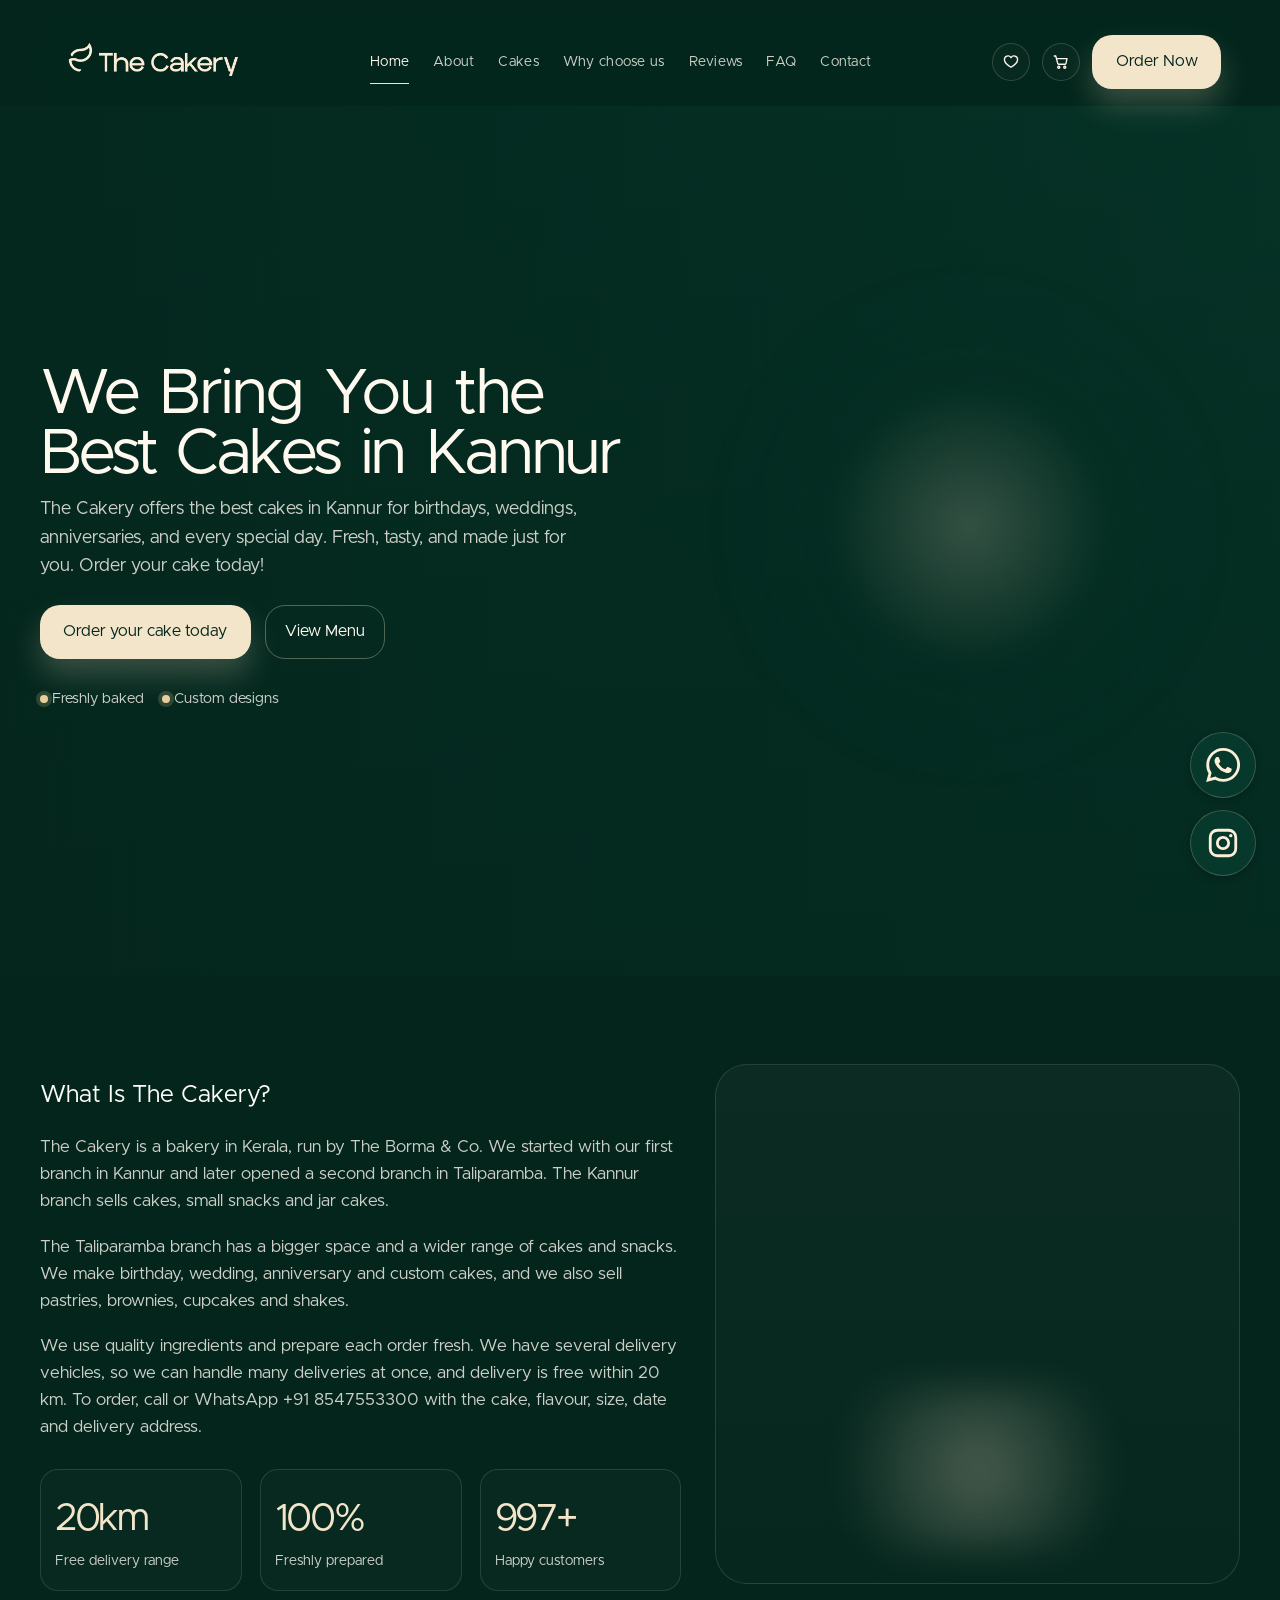
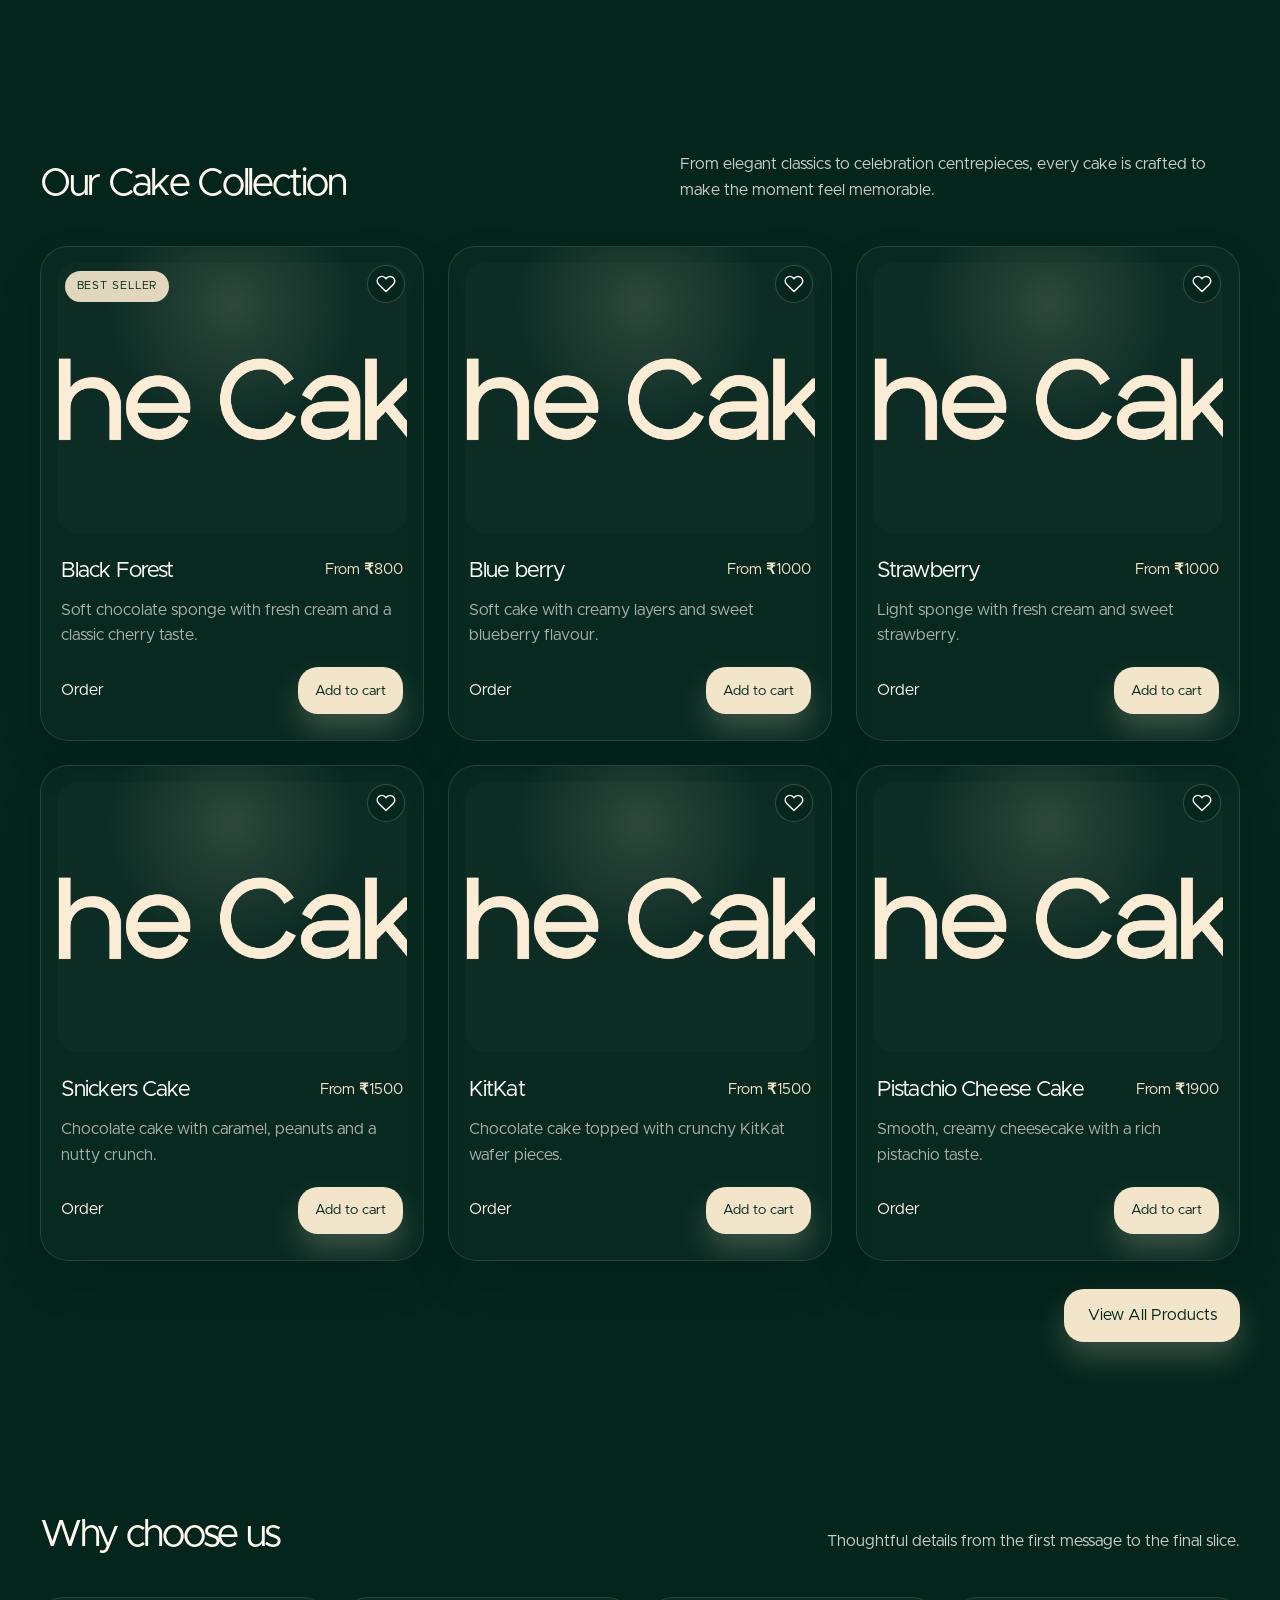
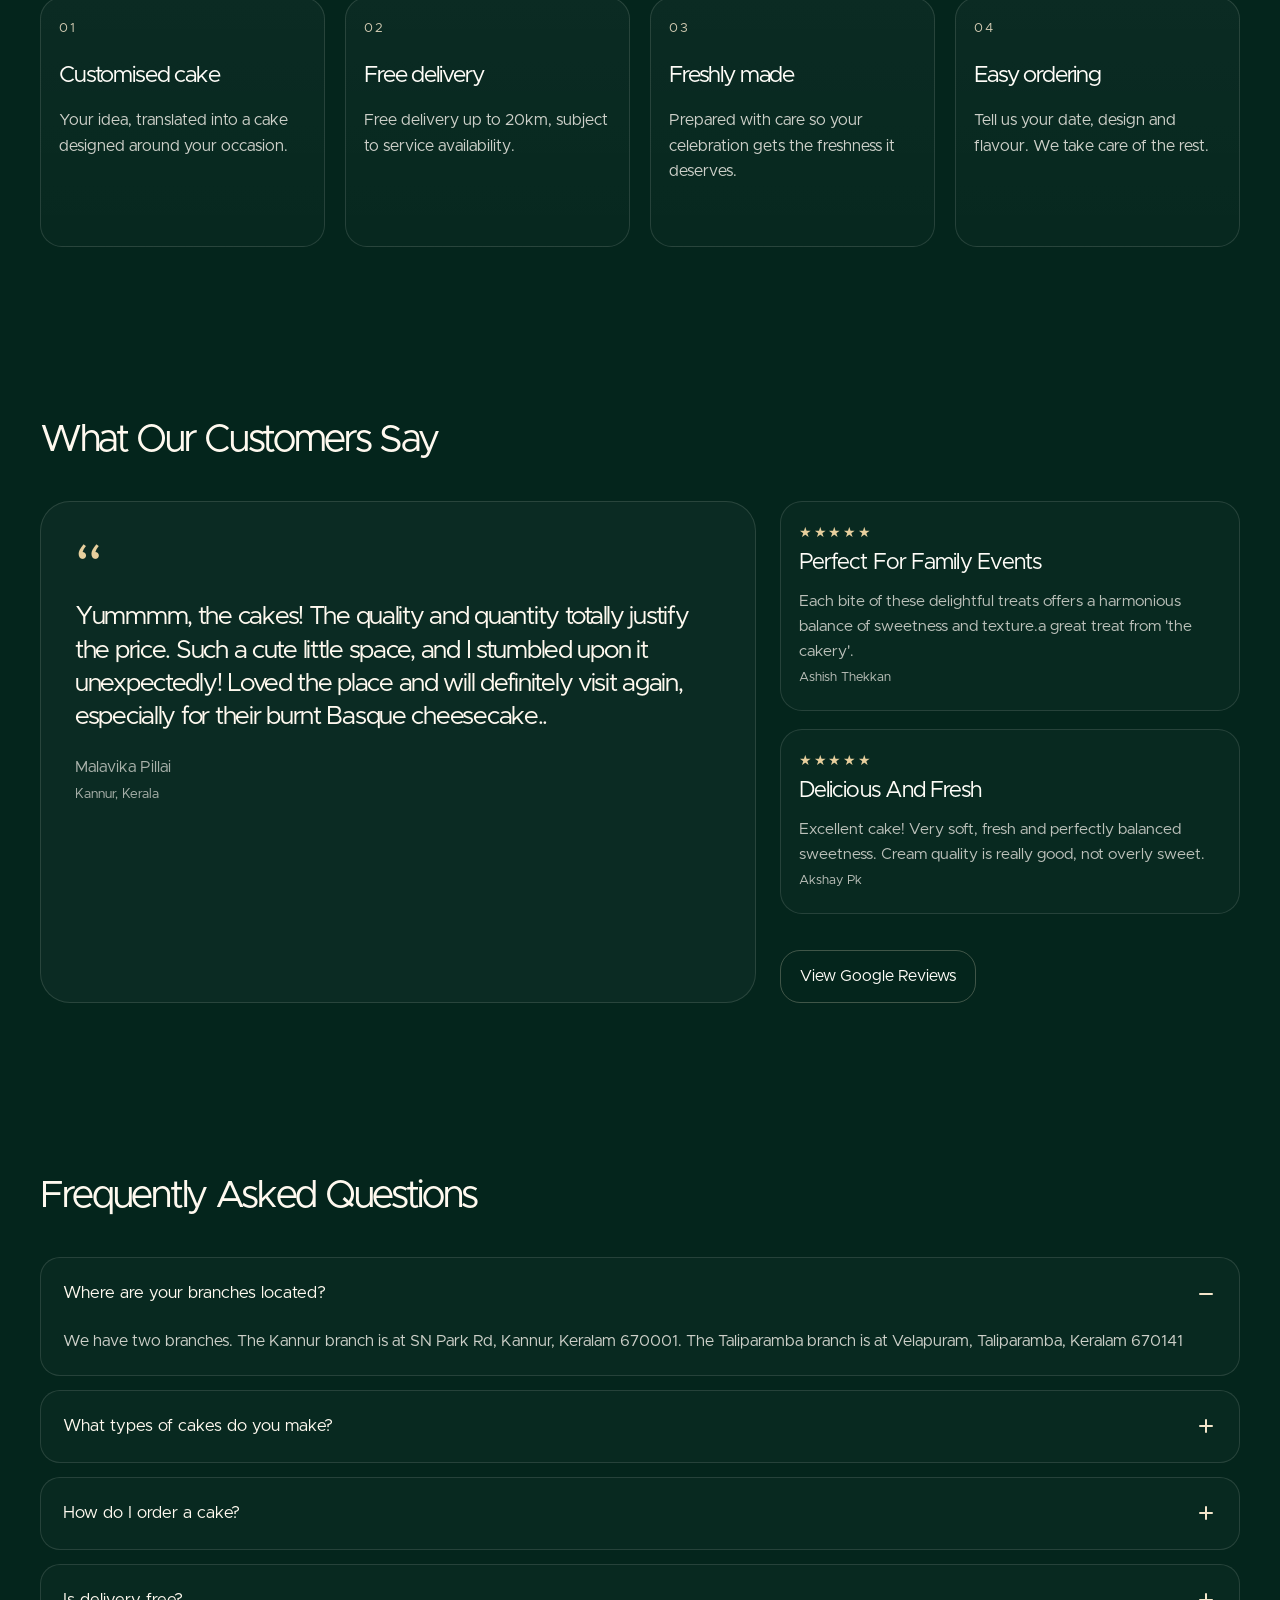
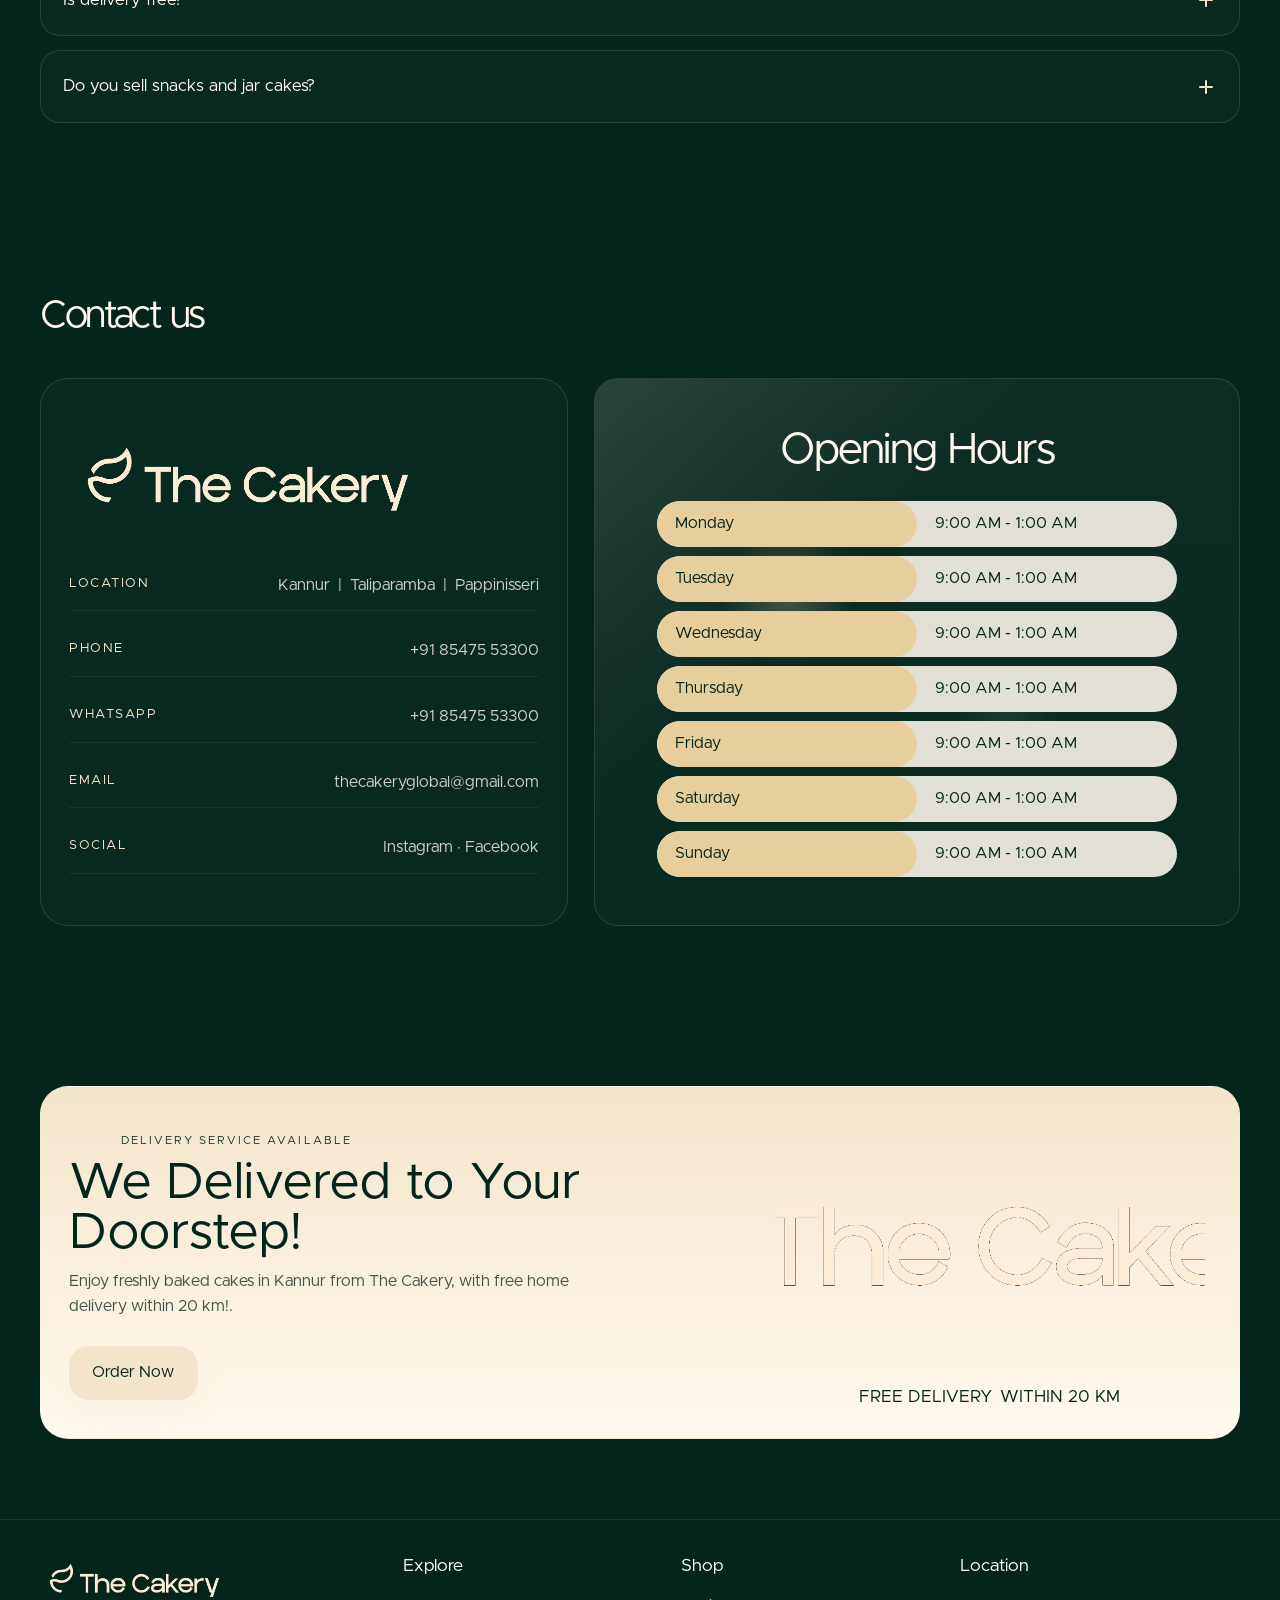
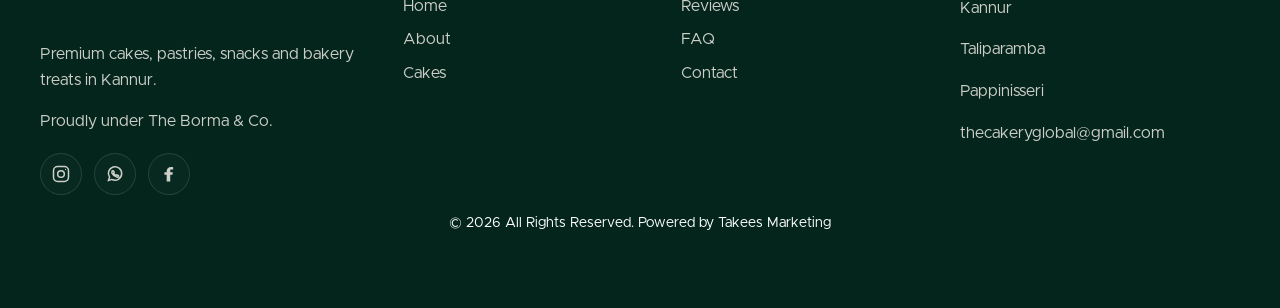
==== index.html @ e0493d22 "Normalize testimonial name capitalization Co-authored-by: Copilot <223556219+Copilot@users.noreply.g" ====
<!DOCTYPE html>
<html lang="en">
  <head>
    <meta charset="UTF-8" />
    <meta name="viewport" content="width=device-width, initial-scale=1.0" />
    <meta
      name="description"
      content="Best cakes in Kannur with free delivery within 20 km. Birthday, wedding and custom cakes from ₹700. Order on WhatsApp."
    />
    <link rel="canonical" href="https://thecakery.in/">
    <link rel="icon" href="./assets/Cakery-fav-icon.png">
    <!-- Open Graph: WhatsApp and social sharing preview -->
<meta property="og:type" content="website">
<meta property="og:site_name" content="The Cakery">
<meta property="og:title" content="The Cakery | Premium Cakes in Kannur">
<meta property="og:description" content="Discover premium cakes, pastries and bakery treats from The Cakery in Kannur.">
<meta property="og:url" content="https://thecakery.in/">
<meta property="og:image" content="https://res.cloudinary.com/ozzeyzin/image/upload/f_auto,q_auto/cakery_banner">
<meta property="og:image:alt" content="The Cakery bakery banner">

<!-- Preferred image for Google Search -->
<script type="application/ld+json">
{
  "@context": "https://schema.org",
  "@graph": [
    {
      "@type": "Organization",
      "@id": "https://thecakery.in/#org",
      "name": "The Cakery",
      "parentOrganization": {"@type": "Organization", "name": "The Borma & Co."},
      "url": "https://thecakery.in/",
      "email": "thecakeryglobal@gmail.com",
      "telephone": "+91-8547553300",
      "sameAs": ["https://www.instagram.com/the_cakery.in/"]
    },
    {
      "@type": "Bakery",
      "name": "The Cakery Kannur",
      "parentOrganization": {"@id": "https://thecakery.in/#org"},
      "url": "https://thecakery.in/",
      "telephone": "+91-8547553300",
      "priceRange": "₹₹",
      "servesCuisine": "Cakes, Bakery",
      "address": {"@type": "PostalAddress", "streetAddress": "SN Park Road", "addressLocality": "Kannur", "addressRegion": "Kerala", "postalCode": "670001", "addressCountry": "IN"},
      "openingHoursSpecification": [{"@type": "OpeningHoursSpecification", "dayOfWeek": ["Monday","Tuesday","Wednesday","Thursday","Friday","Saturday","Sunday"], "opens": "09:00", "closes": "01:00"}]
    },
    {
      "@type": "Bakery",
      "name": "The Cakery Taliparamba",
      "parentOrganization": {"@id": "https://thecakery.in/#org"},
      "url": "https://thecakery.in/",
      "telephone": "+91-8547553300",
      "priceRange": "₹₹",
      "servesCuisine": "Cakes, Bakery",
      "address": {"@type": "PostalAddress", "streetAddress": "Velapuram", "addressLocality": "Taliparamba", "addressRegion": "Kerala", "postalCode": "670141", "addressCountry": "IN"}
    }
  ]
}
</script>
    <title>Best Cakes in Kannur | Free 20 km Delivery | The Cakery</title>
    <style>
      @font-face {
        font-family: "Metropolis"; 
        src: url("./assets/Fonts Used/metropolis-regular.woff2") format("woff2");
        font-style: normal;
        font-weight: 100 900;
        font-display: swap;
      }

      :root {
        --green-900: #04251c;
        --green-800: #073b2d;
        --green-700: #0a4a38;
        --green-600: #053927;
        --beige-100: #fff9ef;
        --beige-200: #f3e5ca;
        --beige-300: #e7cf9d;
        --beige-400: #d4b378;
        --sage-100: #eef4f0;
        --text-strong: #fffdf8;
        --text-soft: rgba(255, 250, 244, 0.8);
        --text-muted: rgba(255, 250, 244, 0.65);
        --shadow-soft: 0 24px 80px rgba(2, 15, 11, 0.32);
        --shadow-card: 0 20px 44px rgba(2, 15, 11, 0.14);
        --max-width: 1200px;
        --header-height: 88px;
        --border: rgba(255, 250, 244, 0.12);
        --transition: 260ms ease;
      }

      * {
        box-sizing: border-box;
      }

      html {
        scroll-behavior: smooth;
      }

      body {
        margin: 0;
        background: var(--green-900);
        color: var(--text-strong);
        font-family: "Metropolis", sans-serif;
        line-height: 1.6;
        -webkit-font-smoothing: antialiased;
        overflow-x: hidden;
      }

      body.menu-open {
        overflow: hidden;
      }

      img {
        max-width: 100%;
        display: block;
      }

      a {
        color: inherit;
        text-decoration: none;
      }

      button,
      input,
      textarea,
      select {
        font: inherit;
      }

      section {
        position: relative;
        scroll-margin-top: 100px;
      }

      main {
        display: flex;
        flex-direction: column;
      }

      main > #home { order: 1; }
      main > #about { order: 2; }
      main > #cakes { order: 3; }
      main > #why { order: 6; }
      main > #reviews { order: 7; }
      main > #faq { order: 8; }
      main > #contact { order: 9; }
      main > #order { order: 10; }

      .container {
        width: min(var(--max-width), calc(100% - 32px));
        margin: 0 auto;
      }

      .eyebrow {
        display: inline-flex;
        align-items: center;
        gap: 10px;
        letter-spacing: 0.18em;
        font-size: 0.72rem;
        text-transform: uppercase;
        color: var(--beige-200);
        opacity: 0.9;
      }

      .eyebrow::before {
        content: "";
        width: 42px;
        height: 1px;
        background: rgba(243, 229, 202, 0.8);
        display: inline-block;
      }

      .site-header {
        position: sticky;
        top: 0;
        z-index: 1000;
        width: 100%;
      }

      .site-header.is-scrolled .nav-shell {
        background: rgba(7, 59, 45, 0.7);
        border-color: rgba(243, 229, 202, 0.12);
        box-shadow: 0 14px 32px rgba(2, 15, 11, 0.16);
        backdrop-filter: blur(14px);
        -webkit-backdrop-filter: blur(14px);
      }

      .nav-shell {
        width: min(var(--max-width), calc(100% - 24px));
        height: 88px;
        margin: 18px auto 0;
        border-radius: 20px;
        border: 1px solid transparent;
        background: rgba(7, 59, 45, 0.08);
        display: flex;
        align-items: center;
        justify-content: space-between;
        padding: 18px;
        transition: background var(--transition), border-color var(--transition), box-shadow var(--transition), height var(--transition), transform var(--transition);
      }

      .site-header.is-scrolled .nav-shell {
        height: 72px;
      }

      .brand {
        display: inline-flex;
        align-items: center;
        gap: 12px;
        font-weight: 700;
        letter-spacing: 0.04em;
      }

      .brand-logo {
        display: block;
        width: clamp(132px, 16vw, 190px);
        height: auto;
      }

      .nav-main {
        display: flex;
        align-items: center;
        gap: 24px;
        list-style: none;
        margin: 0;
        padding: 0;
        flex-shrink: 0;
      }

      .nav-item {
        position: relative;
        flex: 0 0 auto;
      }

      .nav-item a {
        position: relative;
        display: inline-block;
        padding: 8px 0;
        color: rgba(255, 250, 244, 0.8);
        font-size: 0.87rem;
        letter-spacing: 0.02em;
        white-space: nowrap;
        transition: color var(--transition), opacity var(--transition);
      }

      .nav-item a::after {
        content: "";
        position: absolute;
        left: 0;
        bottom: -3px;
        width: 100%;
        height: 1px;
        background: var(--beige-200);
        transform: scaleX(0);
        transform-origin: left center;
        transition: transform var(--transition);
      }

      .nav-item a:hover,
      .nav-item a:focus-visible,
      .nav-item.active a {
        color: var(--beige-100);
      }

      .nav-item a:hover::after,
      .nav-item a:focus-visible::after,
      .nav-item.active a::after {
        transform: scaleX(1);
      }

      .nav-actions {
        display: flex;
        align-items: center;
        gap: 12px;
        flex-shrink: 0;
      }

      .nav-actions > .primary-btn {
        flex-shrink: 0;
        white-space: nowrap;
      }

      .icon-button {
        width: 38px;
        height: 38px;
        border-radius: 50%;
        border: 1px solid rgba(243, 229, 202, 0.18);
        background: rgba(255, 255, 255, 0.02);
        display: grid;
        place-items: center;
        color: var(--beige-100);
        cursor: pointer;
        transition: transform var(--transition), border-color var(--transition), background var(--transition);
      }

      .icon-button:hover,
      .icon-button:focus-visible {
        transform: translateY(-1px);
        border-color: rgba(243, 229, 202, 0.42);
        background: rgba(255, 255, 255, 0.05);
      }

      .icon {
        width: 18px;
        height: 18px;
        display: inline-block;
      }

      .primary-btn,
      .secondary-btn,
      .link-btn,
      .ghost-btn {
        display: inline-flex;
        justify-content: center;
        align-items: center;
        border-radius: 20px;
        transition: transform var(--transition), box-shadow var(--transition), background var(--transition), border-color var(--transition), opacity var(--transition);
        cursor: pointer;
        border: 1px solid transparent;
        font-weight: 600;
      }

      .primary-btn {
        background: var(--beige-200);
        color: var(--green-900);
        padding: 0.82rem 1.4rem;
        box-shadow: 0 16px 30px rgba(243, 229, 202, 0.22);
      }

      .primary-btn:hover,
      .primary-btn:focus-visible,
      .secondary-btn:hover,
      .secondary-btn:focus-visible,
      .ghost-btn:hover,
      .ghost-btn:focus-visible,
      .link-btn:hover,
      .link-btn:focus-visible {
        transform: translateY(-2px);
      }

      .secondary-btn {
        background: transparent;
        border-color: rgba(243, 229, 202, 0.32);
        color: var(--beige-100);
        padding: 0.82rem 1.2rem;
      }

      .ghost-btn {
        background: rgba(255, 255, 255, 0.02);
        color: var(--beige-100);
        border-color: rgba(243, 229, 202, 0.3);
        padding: 0.78rem 1.2rem;
      }

      .link-btn {
        background: transparent;
        border: 1px solid rgba(243, 229, 202, 0.25);
        color: var(--text-strong);
        width: fit-content;
        padding: 0.8rem 1.2rem;
      }

      .hero {
        position: relative;
        min-height: calc(100vh - 30px);
        background: var(--green-800);
        padding-top: 30px;
        overflow: hidden;
      }

      .hero::before {
        content: "";
        position: absolute;
        inset: 0;
        z-index: 0;
        background: linear-gradient(90deg, rgba(4, 37, 28, 0.84) 0%, rgba(4, 37, 28, 0.56) 48%, rgba(4, 37, 28, 0.28) 100%), linear-gradient(180deg, rgba(4, 37, 28, 0.2), rgba(4, 37, 28, 0.62));
        pointer-events: none;
      }

      .hero-video {
        position: absolute;
        inset: 0;
        z-index: 0;
        width: 100%;
        height: 100%;
        object-fit: cover;
        object-position: center;
        opacity: 0.30;
        pointer-events: none;
      }

      .hero-grid {
        position: relative;
        z-index: 1;
        width: min(var(--max-width), calc(100% - 32px));
        min-height: calc(100vh - 120px);
        margin: 0 auto;
        display: grid;
        grid-template-columns: 1.08fr 0.92fr;
        align-items: center;
        gap: 28px;
      }

      .hero-copy {
        padding: 70px 0 60px;
      }

      .hero h1 {
        margin: 12px 0 10px;
        font-size: clamp(3rem, 5vw, 6rem);
        line-height: 0.94;
        letter-spacing: -0.020em;
        word-spacing: 0.06em;
        max-width: 640px;
        color: var(--beige-100);
      }

      .hero-highlight {
        display: inline-block;
        font-family: "Metropolis", sans-serif;
        font-size: 1em;
        line-height: 0.96;
        letter-spacing: -0.04em;
        word-spacing: 0.04em;
        color: var(--beige-100);
      }

      .hero p {
        max-width: 560px;
        font-size: 1.12rem;
        color: var(--text-soft);
        margin: 0 0 24px;
      }

      .hero-actions {
        display: flex;
        flex-wrap: wrap;
        gap: 14px;
        margin-bottom: 28px;
      }

      .mini-trust {
        display: flex;
        align-items: center;
        gap: 18px;
        color: rgba(255, 251, 246, 0.8);
        font-size: 0.92rem;
      }

      .mini-trust .dot {
        width: 8px;
        height: 8px;
        border-radius: 50%;
        background: var(--beige-300);
        display: inline-block;
        box-shadow: 0 0 0 4px rgba(231, 207, 157, 0.18);
      }

      .hero-visual {
        position: relative;
        min-height: 620px;
        display: grid;
        place-items: center;
      }

      .hero-visual::after {
        display: none;
      }

      .hero-glow {
        position: absolute;
        width: 520px;
        height: 520px;
        border-radius: 50%;
        background: radial-gradient(circle, rgba(243, 229, 202, 0.2), rgba(7, 59, 45, 0.06) 38%, transparent 72%);
        filter: blur(8px);
      }

      .hero-raccoon {
        position: relative;
        z-index: 2;
        width: min(58vw, 520px);
        transform: translateY(0);
        filter: drop-shadow(0 28px 54px rgba(0, 0, 0, 0.25));
      }

      .hero-cake {
        position: absolute;
        right: 0;
        bottom: 28px;
        width: min(38vw, 290px);
        z-index: 3;
        filter: drop-shadow(0 28px 40px rgba(0, 0, 0, 0.22));
        transform: rotate(10deg);
      }

      @media (max-height: 820px) and (min-width: 1121px) {
        .hero-grid {
          min-height: calc(100vh - 150px);
        }

        .hero-copy {
          padding-top: 30px;
        }

        .hero-visual {
          min-height: 540px;
        }

        .hero-raccoon {
          width: min(48vw, 440px);
        }

        .hero-cake {
          bottom: 14px;
          width: min(32vw, 240px);
        }
      }

      .story-shell {
        position: relative;
        min-height: 220vh;
        background: linear-gradient(180deg, var(--green-900) 0%, #0b4939 100%);
      }

      .story-sticky {
        position: sticky;
        top: 104px;
        height: calc(100vh - 104px);
        display: grid;
        place-items: center;
      }

      .story-scene {
        width: min(var(--max-width), calc(100% - 32px));
        margin: 0 auto;
        height: min(76vh, 720px);
        position: relative;
        overflow: hidden;
      }

      .story-copy {
        position: absolute;
        inset: 0;
        display: flex;
        align-items: center;
        justify-content: center;
        z-index: 3;
        text-align: center;
        pointer-events: none;
      }

      .story-copy-inner {
        max-width: 700px;
      }

      .story-copy h2 {
        margin: 0;
        font-size: clamp(2.3rem, 4vw, 5rem);
        letter-spacing: -0.07em;
        line-height: 0.94;
        color: var(--beige-100);
      }

      .story-copy p {
        margin: 16px auto 0;
        max-width: 530px;
        color: rgba(255, 250, 244, 0.7);
        font-size: 1.05rem;
      }

      .story-raccoon,
      .story-cake {
        position: absolute;
        top: 50%;
        width: min(42vw, 420px);
        transform: translateY(-50%);
        z-index: 2;
        filter: drop-shadow(0 30px 60px rgba(0, 0, 0, 0.3));
        will-change: transform;
        backface-visibility: hidden;
      }

      .story-raccoon {
        left: 5%;
      }

      .story-cake {
        right: 6%;
      }

      .story-ambient {
        position: absolute;
        left: 50%;
        top: 50%;
        transform: translate(-50%, -50%);
        width: min(48vw, 680px);
        height: min(48vw, 680px);
        border-radius: 50%;
        background: radial-gradient(circle, rgba(243, 229, 202, 0.14), rgba(8, 67, 52, 0.04) 42%, transparent 72%);
        z-index: 1;
      }

      .section {
        padding: 80px 0;
      }

      .section-head {
        display: flex;
        justify-content: space-between;
        align-items: end;
        gap: 20px;
        margin-bottom: 42px;
      }

      .section-head h2 {
        margin: 14px 0 0;
        font-size: clamp(2.2rem, 3vw, 4rem);
        line-height: 1;
        letter-spacing: -0.06em;
        color: var(--beige-100);
      }

      .section-head p {
        max-width: 560px;
        margin: 0;
        color: var(--text-soft);
      }

      .collection-footer {
        display: flex;
        justify-content: flex-end;
        margin-top: 28px;
      }

      .cakes-wrap {
        display: grid;
        grid-template-columns: repeat(3, minmax(0, 1fr));
        gap: 24px;
      }

      .product-card {
        background: rgba(255, 255, 255, 0.02);
        border: 1px solid var(--border);
        border-radius: 28px;
        overflow: hidden;
        box-shadow: var(--shadow-card);
        transition: transform var(--transition), border-color var(--transition), box-shadow var(--transition);
      }

      .product-card:hover,
      .product-card:focus-within {
        transform: translateY(-6px);
        border-color: rgba(231, 207, 157, 0.28);
        box-shadow: 0 28px 54px rgba(2, 15, 11, 0.22);
      }

      .product-visual {
        position: relative;
        padding: 16px 16px 0;
        background: radial-gradient(circle at 50% 20%, rgba(243, 229, 202, 0.14), transparent 42%);
      }

      .product-card img {
        width: 100%;
        height: 270px;
        object-fit: cover;
        object-position: center;
        border-radius: 20px;
        background: rgba(255,255,255,0.02);
        transition: transform 500ms ease;
      }

      .product-card:hover img {
        transform: scale(1.04);
      }

      .badge {
        position: absolute;
        top: 24px;
        left: 24px;
        border-radius: 999px;
        background: rgba(243, 229, 202, 0.92);
        color: var(--green-900);
        padding: 0.42rem 0.72rem;
        font-size: 0.7rem;
        letter-spacing: 0.08em;
        text-transform: uppercase;
        font-weight: 700;
      }

      .product-body {
        padding: 20px 20px 26px;
      }

      .product-meta {
        display: flex;
        justify-content: space-between;
        align-items: center;
        gap: 10px;
        margin-bottom: 10px;
      }

      .product-name {
        margin: 0;
        font-size: 1.38rem;
        letter-spacing: -0.04em;
      }

      .price {
        color: var(--beige-200);
        font-weight: 700;
        font-size: 0.94rem;
      }

      .product-body p {
        margin: 0 0 18px;
        color: var(--text-muted);
      }

      .product-actions {
        display: flex;
        justify-content: space-between;
        align-items: center;
        gap: 12px;
      }

      .cart-cta {
        padding: 0.72rem 1rem;
        font-size: 0.86rem;
      }

      .text-link {
        color: var(--beige-100);
        font-weight: 600;
      }

      .best-sellers {
        padding-top: 0;
      }

      .best-grid {
        display: grid;
        grid-template-columns: repeat(4, minmax(0, 1fr));
        gap: 22px;
      }

      .best-card {
        position: relative;
        background: linear-gradient(180deg, rgba(255,255,255,0.02), rgba(255,255,255,0.01));
        border: 1px solid rgba(243, 229, 202, 0.17);
        border-radius: 26px;
        overflow: hidden;
        padding: 14px;
        transition: transform 0.28s ease, box-shadow 0.28s ease, border-color 0.28s ease;
      }

      .wishlist-btn {
        position: absolute;
        top: 18px;
        right: 18px;
        z-index: 2;
        display: grid;
        place-items: center;
        width: 38px;
        height: 38px;
        border: 1px solid rgba(243, 229, 202, 0.2);
        border-radius: 50%;
        background: rgba(4, 37, 28, 0.72);
        color: var(--beige-100);
        font-size: 1.1rem;
        cursor: pointer;
        opacity: 0;
        transform: translateY(-8px) scale(0.8);
        transition: opacity 0.25s ease, transform 0.25s ease, background 0.25s ease, border-color 0.25s ease;
      }

      .best-card:hover .wishlist-btn,
      .best-card:focus-within .wishlist-btn {
        opacity: 1;
        transform: translateY(0) scale(1);
      }

      .wishlist-btn:hover,
      .wishlist-btn:focus-visible {
        background: rgba(243, 229, 202, 0.12);
        border-color: rgba(243, 229, 202, 0.4);
      }

      .product-visual .wishlist-btn {
        opacity: 1;
        transform: none;
      }

      .best-card:hover,
      .best-card:focus-within {
        transform: translateY(-8px);
        border-color: rgba(243, 229, 202, 0.38);
        box-shadow: 0 18px 38px rgba(2, 15, 11, 0.2);
      }

      .best-card img {
        width: 100%;
        height: 230px;
        object-fit: cover;
        border-radius: 16px;
        transition: transform 0.35s ease, filter 0.35s ease;
      }

      .best-card:hover img,
      .best-card:focus-within img {
        transform: scale(1.04);
        filter: saturate(1.1);
      }

      .best-copy {
        padding: 16px 8px 10px;
      }

      .best-copy h3,
      .treat-card h3,
      .review-card h3 {
        margin: 0;
        font-size: 1.4rem;
        letter-spacing: -0.04em;
      }

      .best-copy p,
      .treat-card p,
      .review-card p {
        color: rgba(255, 250, 244, 0.73);
        margin: 8px 0 0;
      }

      .best-meta {
        display: flex;
        justify-content: space-between;
        align-items: center;
        margin-top: 18px;
      }

      .best-price {
        font-weight: 700;
        color: var(--beige-200);
      }

      .mini-button {
        display: inline-flex;
        align-items: center;
        justify-content: center;
        min-width: 108px;
        height: 40px;
        padding: 0.7rem 1rem;
        border-radius: 999px;
        border: 1px solid rgba(243, 229, 202, 0.2);
        background: rgba(255,255,255,0.02);
        color: var(--beige-100);
        font-weight: 600;
      }

      .about-grid {
        display: grid;
        grid-template-columns: 1.1fr 0.9fr;
        gap: 34px;
        align-items: center;
      }

      .about-copy p {
        color: var(--text-soft);
        font-size: 1.06rem;
        margin: 0 0 18px;
      }

      .stats {
        display: grid;
        grid-template-columns: repeat(3, minmax(0, 1fr));
        gap: 18px;
        margin-top: 28px;
      }

      .stat {
        padding: 18px 14px;
        border: 1px solid var(--border);
        border-radius: 18px;
        background: rgba(255,255,255,0.02);
      }

      .stat strong {
        display: block;
        font-size: clamp(2rem, 3vw, 2.6rem);
        letter-spacing: -0.06em;
        color: var(--beige-200);
      }

      .stat span {
        display: block;
        color: var(--text-soft);
        font-size: 0.87rem;
      }

      .about-visual {
        position: relative;
        display: grid;
        place-items: center;
        min-height: 520px;
        padding: 0;
        border-radius: 32px;
        background: linear-gradient(180deg, rgba(255,255,255,0.03), rgba(255,255,255,0.01));
        border: 1px solid var(--border);
        overflow: hidden;
      }

      .about-visual::before {
        content: "";
        position: absolute;
        inset: auto 10% 6% 10%;
        height: 32%;
        background: radial-gradient(circle at center, rgba(243, 229, 202, 0.28), transparent 62%);
        filter: blur(18px);
      }

      .about-video {
        position: absolute;
        inset: 0;
        z-index: 1;
        display: block;
        width: 100%;
        height: 100%;
        object-fit: cover;
        border-radius: inherit;
        filter: drop-shadow(0 24px 60px rgba(0, 0, 0, 0.22));
        pointer-events: none;
      }

      .treat-grid {
        display: grid;
        grid-template-columns: repeat(3, minmax(0, 1fr));
        gap: 22px;
      }

      .treat-card {
        background: rgba(255,255,255,0.02);
        border: 1px solid var(--border);
        border-radius: 26px;
        overflow: hidden;
        box-shadow: var(--shadow-card);
        padding: 18px;
        transition: transform 0.28s ease, box-shadow 0.28s ease, border-color 0.28s ease;
      }

      .treat-card:hover,
      .treat-card:focus-within {
        transform: translateY(-8px);
        border-color: rgba(243, 229, 202, 0.38);
        box-shadow: 0 18px 38px rgba(2, 15, 11, 0.18);
      }

      .treat-card .treat-icon {
        transition: transform 0.28s ease, background 0.28s ease;
      }

      .treat-card:hover .treat-icon,
      .treat-card:focus-within .treat-icon {
        transform: scale(1.08) rotate(4deg);
        background: rgba(243, 229, 202, 0.12);
      }

      .treat-card ul {
        list-style: none;
        margin: 18px 0 0;
        padding: 0;
        color: var(--text-soft);
      }

      .treat-card li {
        display: flex;
        align-items: center;
        justify-content: space-between;
        gap: 12px;
        padding: 8px 0;
        border-top: 1px solid rgba(255,255,255,0.06);
      }

      .treat-icon {
        display: grid;
        place-items: center;
        width: 48px;
        height: 48px;
        border-radius: 14px;
        background: rgba(243, 229, 202, 0.08);
        color: var(--beige-200);
        font-size: 1.2rem;
        margin-bottom: 16px;
      }

      .why-wrap {
        display: grid;
        grid-template-columns: repeat(4, minmax(0, 1fr));
        gap: 20px;
      }

      .feature-card {
        position: relative;
        background: linear-gradient(180deg, rgba(255,255,255,0.03), rgba(255,255,255,0.015));
        border: 1px solid var(--border);
        border-radius: 22px;
        padding: 20px 18px;
        min-height: 250px;
        transition: transform 0.28s ease, box-shadow 0.28s ease, border-color 0.28s ease;
      }

      .feature-card:hover,
      .feature-card:focus-within {
        transform: translateY(-8px);
        border-color: rgba(243, 229, 202, 0.38);
        box-shadow: 0 18px 38px rgba(2, 15, 11, 0.18);
      }

      .feature-index {
        font-size: 0.82rem;
        letter-spacing: 0.18em;
        color: rgba(243, 229, 202, 0.85);
      }

      .feature-card h3 {
        margin: 18px 0 14px;
        font-size: 1.45rem;
        letter-spacing: -0.05em;
      }

      .feature-card p {
        margin: 0;
        color: var(--text-soft);
      }

      .review-layout {
        display: grid;
        grid-template-columns: 1.4fr 0.9fr;
        gap: 24px;
      }

      .feature-quote {
        background: rgba(255,255,255,0.03);
        border: 1px solid var(--border);
        border-radius: 30px;
        padding: clamp(22px, 3vw, 34px);
      }

      .quote-mark {
        font-size: clamp(3rem, 5vw, 5rem);
        line-height: 1;
        color: var(--beige-300);
      }

      .feature-quote blockquote {
        margin: 0;
        font-size: clamp(1.4rem, 2vw, 2.2rem);
        line-height: 1.3;
        letter-spacing: -0.05em;
        color: var(--beige-100);
      }

      .feature-quote footer {
        margin-top: 22px;
        color: var(--text-muted);
      }

      .review-stack {
        display: grid;
        gap: 18px;
      }

      .review-card {
        background: rgba(255,255,255,0.02);
        border: 1px solid var(--border);
        border-radius: 22px;
        padding: 20px 18px;
      }

      .stars {
        color: var(--beige-300);
        letter-spacing: 0.12em;
        font-size: 0.9rem;
      }

      .review-card p {
        font-size: 0.98rem;
      }

      .review-card small {
        color: rgba(255,250,244,0.72);
        font-size: 0.8rem;
      }

      .review-link {
        display: inline-flex;
        margin-top: 18px;
      }

      .faq-list {
        display: grid;
        gap: 14px;
      }

      .faq-item {
        border: 1px solid var(--border);
        border-radius: 20px;
        background: rgba(255,255,255,0.02);
        overflow: hidden;
      }

      .faq-question {
        width: 100%;
        background: transparent;
        border: 0;
        color: var(--beige-100);
        text-align: left;
        padding: 22px 22px;
        display: flex;
        justify-content: space-between;
        align-items: center;
        gap: 18px;
        cursor: pointer;
        font-size: 1.05rem;
        font-weight: 600;
      }

      .faq-icon {
        position: relative;
        width: 22px;
        height: 22px;
        flex-shrink: 0;
      }

      .faq-icon::before,
      .faq-icon::after {
        content: "";
        position: absolute;
        left: 50%;
        top: 50%;
        width: 14px;
        height: 2px;
        border-radius: 999px;
        background: var(--beige-200);
        transform: translate(-50%, -50%);
        transition: transform var(--transition), opacity var(--transition);
      }

      .faq-icon::after {
        transform: translate(-50%, -50%) rotate(90deg);
      }

      .faq-item.open .faq-icon::after {
        transform: translate(-50%, -50%) rotate(0deg);
        opacity: 0;
      }

      .faq-answer {
        max-height: 0;
        overflow: hidden;
        transition: max-height 320ms ease;
      }

      .faq-answer-inner {
        padding: 0 22px 20px;
        color: var(--text-soft);
      }

      .contact-grid {
        display: grid;
        grid-template-columns: 0.9fr 1.1fr;
        gap: 26px;
      }

      .contact-card,
      .order-panel {
        background: rgba(255,255,255,0.02);
        border: 1px solid var(--border);
        border-radius: 28px;
        padding: 28px;
      }

      .contact-list {
        display: grid;
        gap: 15px;
        margin-top: 18px;
      }

      .contact-item {
        display: flex;
        align-items: flex-start;
        justify-content: space-between;
        gap: 16px;
        padding: 12px 0;
        border-bottom: 1px solid rgba(255,255,255,0.06);
      }

      .contact-item strong {
        font-size: 0.82rem;
        text-transform: uppercase;
        letter-spacing: 0.12em;
        color: var(--beige-200);
      }

      .contact-item span,
      .contact-item a {
        color: var(--text-soft);
        text-align: right;
      }

      .location-links {
        display: flex;
        flex-wrap: wrap;
        justify-content: flex-end;
        gap: 0 8px;
      }

      .location-links a:hover,
      .location-links a:focus-visible {
        text-decoration: underline;
        text-underline-offset: 3px;
      }

      .contact-map {
        min-height: 320px;
        border-radius: 24px;
        position: relative;
        overflow: hidden;
        border: 1px solid var(--border);
        background: linear-gradient(180deg, rgba(255,255,255,0.04), rgba(255,255,255,0.02));
      }

      .opening-hours {
        position: relative;
        z-index: 1;
        display: flex;
        min-height: 100%;
        flex-direction: column;
        justify-content: center;
        padding: clamp(22px, 4vw, 48px);
      }

      .opening-hours-heading {
        margin: 0 0 26px;
        color: var(--beige-100);
        text-align: center;
        font-size: clamp(1.6rem, 3.4vw, 2.75rem);
        font-weight: 800;
        letter-spacing: -0.04em;
        line-height: 1.1;
        white-space: nowrap;
      }

      .opening-hours-list {
        display: grid;
        gap: 9px;
        width: min(100%, 520px);
        margin: 0 auto;
        padding: 0;
        list-style: none;
      }

      .opening-hours-list li {
        display: grid;
        grid-template-columns: 1fr 1fr;
        align-items: center;
        min-height: 46px;
        overflow: hidden;
        border-radius: 999px;
        background: rgba(255, 249, 239, 0.88);
        color: var(--green-900);
        transition: transform 220ms ease, box-shadow 220ms ease, background-color 220ms ease;
      }

      .opening-hours-list strong,
      .opening-hours-list span {
        padding: 9px 18px;
        font-size: clamp(0.88rem, 1.6vw, 1rem);
      }

      @media (hover: hover) {
        .opening-hours-list li:hover {
          transform: translateY(-3px) scale(1.015);
          background: var(--beige-100);
          box-shadow: 0 10px 24px rgba(2, 15, 11, 0.22);
        }

        .opening-hours-list li:hover strong {
          background: var(--beige-400);
        }
      }

      .opening-hours-list strong {
        height: 100%;
        display: flex;
        align-items: center;
        border-radius: 999px;
        background: var(--beige-300);
        font-weight: 600;
        transition: background-color 220ms ease;
      }

      .opening-hours-list time {
        text-align: center;
        white-space: nowrap;
      }

      .map-circles {
        position: absolute;
        inset: 0;
        background:
          radial-gradient(circle at 30% 40%, rgba(231, 207, 157, 0.25), transparent 12%),
          radial-gradient(circle at 64% 62%, rgba(255,255,255,0.08), transparent 10%),
          linear-gradient(135deg, rgba(243,229,202,0.12), transparent 38%);
      }

      .map-pin {
        position: absolute;
        left: 50%;
        top: 50%;
        width: 28px;
        height: 28px;
        border-radius: 50%;
        background: var(--beige-300);
        transform: translate(-50%, -50%);
        box-shadow: 0 0 0 12px rgba(231, 207, 157, 0.15), 0 25px 35px rgba(0,0,0,0.2);
      }

      .map-pin::after {
        content: "";
        position: absolute;
        inset: 8px;
        border-radius: 50%;
        background: var(--green-800);
      }

      .contact-map-logo {
        position: absolute;
        left: 50%;
        top: 50%;
        z-index: 1;
        width: min(72%, 330px);
        height: auto;
        transform: translate(-50%, -50%);
        filter: drop-shadow(0 18px 28px rgba(0, 0, 0, 0.24));
      }

      .contact-card-logo {
        display: block;
        width: min(100%, 360px);
        height: auto;
        margin: 18px 0 12px;
      }

      .order-panel {
        background: linear-gradient(180deg, #f3e5ca, #fff9ef);
        color: var(--green-900);
      }

      .order-panel h2 {
        color: var(--green-900);
        margin: 8px 0 12px;
        font-size: clamp(2.5rem, 4vw, 4rem);
        line-height: 0.96;
        letter-spacing: 0.01em;
      }

      .order-panel p {
        margin: 0 0 26px;
        color: rgba(4, 37, 28, 0.76);
        max-width: 560px;
      }

      .footer {
        padding: 32px 0 56px;
        border-top: 1px solid rgba(255,255,255,0.08);
      }

      .footer-grid {
        display: grid;
        grid-template-columns: 1.2fr 0.9fr 0.9fr 1fr;
        gap: 26px;
      }

      .footer .brand {
        margin-bottom: 12px;
      }

      .footer p,
      .footer a,
      .footer li {
        color: var(--text-soft);
      }

      .footer-links {
        list-style: none;
        margin: 0;
        padding: 0;
        display: grid;
        gap: 8px;
      }

      .socials {
        display: flex;
        flex-wrap: wrap;
        gap: 12px;
        margin-top: 18px;
      }

      .socials a {
        display: inline-flex;
        align-items: center;
        justify-content: center;
        min-width: 42px;
        height: 42px;
        border-radius: 50%;
        background: rgba(255,255,255,0.02);
        border: 1px solid var(--border);
      }

      .socials svg {
        width: 20px;
        height: 20px;
      }

      .mobile-toggle {
        display: none;
      }

      .mobile-menu {
        position: fixed;
        inset: 0;
        background: rgba(4, 37, 28, 0.96);
        backdrop-filter: blur(16px);
        -webkit-backdrop-filter: blur(16px);
        z-index: 1100;
        opacity: 0;
        visibility: hidden;
        transition: opacity 450ms cubic-bezier(0.4, 0, 0.2, 1), visibility 450ms;
        display: none;
      }

      .mobile-menu.open {
        opacity: 1;
        visibility: visible;
      }

      .mobile-menu-inner {
        width: min(100%, 520px);
        height: 100%;
        margin-left: auto;
        padding: 24px 20px 44px;
        background: rgba(8, 75, 58, 0.94);
        border-left: 1px solid rgba(243, 229, 202, 0.12);
        display: flex;
        flex-direction: column;
        transform: translateX(100%);
        transition: transform 450ms cubic-bezier(0.4, 0, 0.2, 1);
      }

      .mobile-menu.open .mobile-menu-inner {
        transform: translateX(0);
      }

      .mobile-head {
        display: flex;
        align-items: center;
        justify-content: space-between;
        margin-bottom: 18px;
      }

      .close-menu {
        width: 42px;
        height: 42px;
        border-radius: 50%;
        border: 1px solid rgba(243, 229, 202, 0.18);
        background: rgba(255,255,255,0.02);
        color: var(--beige-100);
        cursor: pointer;
      }

      .mobile-list {
        list-style: none;
        padding: 0;
        margin: 0;
        display: grid;
        gap: 8px;
      }

      .mobile-item a {
        display: flex;
        align-items: center;
        justify-content: space-between;
        gap: 10px;
        padding: 0.9rem 0.5rem;
        color: var(--beige-100);
        border-bottom: 1px solid rgba(255,255,255,0.06);
        font-size: 1.08rem;
        opacity: 0;
        transform: translateY(12px);
        transition: opacity 260ms ease, transform 260ms ease;
      }

      .mobile-menu.open .mobile-item a {
        opacity: 1;
        transform: translateY(0);
      }

      .mobile-menu.open .mobile-item:nth-child(1) a { transition-delay: 120ms; }
      .mobile-menu.open .mobile-item:nth-child(2) a { transition-delay: 165ms; }
      .mobile-menu.open .mobile-item:nth-child(3) a { transition-delay: 210ms; }
      .mobile-menu.open .mobile-item:nth-child(4) a { transition-delay: 255ms; }
      .mobile-menu.open .mobile-item:nth-child(5) a { transition-delay: 300ms; }
      .mobile-menu.open .mobile-item:nth-child(6) a { transition-delay: 345ms; }
      .mobile-menu.open .mobile-item:nth-child(7) a { transition-delay: 390ms; }

      .mobile-menu:not(.open) .mobile-item a {
        transition-delay: 0ms;
      }

      .mobile-item a span:last-child {
        opacity: 0.5;
      }

      .mobile-order {
        margin-top: auto;
        padding-top: 24px;
      }

      .sr-only {
        position: absolute;
        width: 1px;
        height: 1px;
        padding: 0;
        margin: -1px;
        overflow: hidden;
        clip: rect(0, 0, 0, 0);
        white-space: nowrap;
        border: 0;
      }

      @media (max-width: 1120px) {
        .hero-grid,
        .about-grid,
        .review-layout,
        .contact-grid {
          grid-template-columns: 1fr;
        }

        .hero-copy {
          padding-top: 50px;
        }

        .hero-visual {
          min-height: 500px;
        }

        .cakes-wrap {
          grid-template-columns: repeat(2, minmax(0, 1fr));
        }

        .best-grid {
          grid-template-columns: repeat(2, minmax(0, 1fr));
        }

        .treat-grid,
        .why-wrap {
          grid-template-columns: repeat(2, minmax(0, 1fr));
        }

        .footer-grid {
          grid-template-columns: repeat(2, minmax(0, 1fr));
        }
      }

      @media (max-width: 768px) {
        .container {
          width: min(var(--max-width), calc(100% - 18px));
        }

        .hero-actions {
          flex-direction: column;
          align-items: stretch;
        }

        .hero-actions .primary-btn,
        .hero-actions .secondary-btn {
          width: 100%;
        }

        .section-head {
          display: flex;
          flex-direction: column;
          align-items: flex-start;
          gap: 14px;
        }

        .collection-footer {
          justify-content: center;
        }

        .collection-footer .primary-btn {
          width: 100%;
        }

        .mini-trust {
          flex-wrap: wrap;
        }

        .best-meta {
          flex-direction: column;
          align-items: flex-start;
          gap: 12px;
        }

        .mini-button {
          width: 100%;
          min-width: 0;
        }
      }

      @media (max-width: 1120px) {
        .nav-main,
        .nav-actions .wishlist-link,
        .nav-actions .cart-btn {
          display: none;
        }

        .mobile-toggle {
          display: inline-flex;
        }

        .mobile-menu {
          display: block;
        }

        .nav-shell {
          width: min(var(--max-width), calc(100% - 20px));
          padding: 0 14px;
          border-radius: 18px;
        }
      }

      @media (max-width: 900px) {
        .story-shell {
          min-height: 180vh;
        }

        .story-sticky {
          top: 94px;
          height: calc(100vh - 94px);
        }

        .story-scene {
          height: min(64vh, 620px);
        }

        .story-raccoon,
        .story-cake {
          width: min(52vw, 340px);
        }
      }

      @media (max-width: 640px) {
        .section {
          padding: 92px 0;
        }

        .hero {
          min-height: auto;
        }

        .hero::before {
          background: linear-gradient(180deg, rgba(4, 37, 28, 0.56), rgba(4, 37, 28, 0.8));
        }

        .hero-grid {
          min-height: auto;
          gap: 12px;
        }

        .hero-copy {
          padding: 34px 0 0;
        }

        .who-trust,
        .section-head {
          display: block;
        }

        .hero h1 {
          max-width: 100%;
          font-size: clamp(2.8rem, 15vw, 4.3rem);
        }

        .hero p {
          font-size: 1rem;
        }

        .hero-actions {
          display: grid;
          grid-template-columns: 1fr 1fr;
        }

        .hero-actions .primary-btn,
        .hero-actions .secondary-btn,
        .mini-button,
        .link-btn,
        .primary-btn,
        .secondary-btn {
          min-height: 46px;
          padding-top: 0.8rem;
          padding-bottom: 0.8rem;
        }

        .mini-trust {
          flex-wrap: wrap;
        }

        .hero-visual {
          min-height: 420px;
          padding-bottom: 8px;
        }

        .hero-raccoon {
          width: min(90vw, 420px);
          transform: translateY(0);
        }

        .hero-cake {
          width: min(48vw, 220px);
          right: 20px;
          bottom: 18px;
        }

        .story-copy p {
          font-size: 0.95rem;
        }

        .story-raccoon,
        .story-cake {
          width: min(56vw, 290px);
        }

        .cakes-wrap,
        .best-grid,
        .treat-grid,
        .why-wrap,
        .footer-grid,
        .stats {
          grid-template-columns: 1fr;
        }

        .product-card img {
          height: 240px;
        }

        .mobile-menu {
          display: block;
        }

        .nav-shell {
          height: 74px;
          margin-top: 10px;
        }
      }

      @media (max-width: 430px) {
        .container {
          width: min(var(--max-width), calc(100% - 16px));
        }

        .nav-shell {
          height: 68px;
          padding-left: calc(12px + env(safe-area-inset-left));
          padding-right: calc(12px + env(safe-area-inset-right));
          border-radius: 16px;
        }

        .hero-actions {
          grid-template-columns: 1fr;
        }

        .hero h1 {
          font-size: clamp(2.5rem, 14vw, 3.4rem);
        }

        .brand-logo {
          width: 120px;
        }

        .section-head {
          gap: 10px;
        }

        .section-head .link-btn,
        .hero-actions .primary-btn,
        .hero-actions .secondary-btn,
        .primary-btn,
        .secondary-btn,
        .mini-button {
          width: 100%;
          justify-content: center;
        }

        .nav-actions > .primary-btn {
          width: auto;
        }
      }

      @media (max-width: 414px) {
        .nav-actions {
          gap: 8px;
        }

        .icon-button {
          width: 38px;
          height: 38px;
        }

        .hero-copy {
          padding-top: 24px;
        }

        .mini-trust {
          gap: 8px;
          font-size: 0.78rem;
        }

        .mobile-item a {
          padding: 0.8rem 0.6rem;
        }
      }

      @media (max-width: 390px) {
        .hero-copy {
          padding-top: 22px;
        }

        .nav-actions {
          gap: 10px;
        }

        .icon-button {
          width: 36px;
          height: 36px;
        }

        .hero h1 {
          font-size: clamp(2.2rem, 13vw, 3rem);
        }

        .hero p {
          font-size: 0.95rem;
        }
      }

      @media (max-width: 360px) {
        .brand-logo {
          width: 104px;
        }

        .nav-actions {
          gap: 8px;
        }

        .nav-actions > .primary-btn {
          display: none;
        }
      }

      @media (max-width: 900px) {
        .container,
        .hero-grid,
        .story-scene {
          width: calc(100% - 32px);
          max-width: var(--max-width);
        }

        .section {
          padding: 64px 0;
        }

        .section-head h2,
        .story-copy h2,
        .order-panel h2 {
          font-size: clamp(2rem, 6vw, 3.2rem);
        }

        .about-copy p,
        .feature-card p,
        .treat-card p,
        .review-layout p,
        .faq-answer,
        .contact-card p {
          font-size: 0.95rem;
        }

        .about-visual {
          min-height: clamp(320px, 58vw, 440px);
        }

        .product-card img {
          height: clamp(190px, 28vw, 230px);
        }

        .feature-card {
          min-height: 210px;
          padding: 18px 16px;
        }
      }

      @media (min-width: 641px) and (max-width: 900px) {
        .hero {
          min-height: auto;
        }

        .hero-copy {
          padding: 42px 0 0;
        }

        .hero h1 {
          max-width: 680px;
          font-size: clamp(2.5rem, 7vw, 4.2rem);
        }

        .hero p {
          max-width: 620px;
          font-size: 1rem;
        }

        .hero-visual {
          min-height: clamp(300px, 48vw, 430px);
        }

        .hero-raccoon {
          width: min(62vw, 400px);
        }

        .hero-cake {
          width: min(32vw, 220px);
          right: 8%;
          bottom: 12px;
        }

        .story-scene {
          height: min(58vh, 500px);
        }
      }

      @media (max-width: 640px) {
        .container,
        .hero-grid,
        .story-scene {
          width: calc(100% - 24px);
        }

        .section {
          padding: 48px 0;
        }

        .eyebrow {
          font-size: 0.66rem;
          letter-spacing: 0.14em;
        }

        .hero-copy {
          padding-top: 18px;
        }

        .hero h1 {
          font-size: clamp(2.15rem, 11vw, 3.2rem);
          line-height: 1;
        }

        .hero p {
          font-size: 0.94rem;
          margin-bottom: 20px;
        }

        .hero-visual {
          min-height: clamp(270px, 78vw, 360px);
        }

        .hero-raccoon {
          width: min(78vw, 340px);
        }

        .hero-cake {
          width: min(38vw, 170px);
          right: 3%;
          bottom: 10px;
        }

        .about-visual {
          min-height: clamp(260px, 78vw, 350px);
          border-radius: 24px;
        }

        .section-head h2,
        .story-copy h2,
        .order-panel h2 {
          font-size: clamp(1.9rem, 9vw, 2.7rem);
        }

        .product-card img {
          height: clamp(170px, 55vw, 220px);
        }

        .best-card img {
          height: clamp(210px, 64vw, 280px);
        }

        .treat-card,
        .feature-card,
        .feature-quote,
        .faq-item,
        .contact-card {
          border-radius: 18px;
        }

        .feature-card {
          min-height: 0;
          padding: 16px;
        }

        .feature-card h3 {
          margin: 14px 0 10px;
          font-size: 1.2rem;
        }

        .stats {
          gap: 10px;
        }

        .contact-item {
          flex-direction: column;
          align-items: flex-start;
          gap: 4px;
        }

        .contact-item span,
        .contact-item a {
          max-width: 100%;
          text-align: left;
          overflow-wrap: anywhere;
        }

        .stat {
          padding: 14px 12px;
        }

        .stat strong {
          font-size: 1.9rem;
        }

        .nav-shell {
          width: calc(100% - 16px);
        }
      }

      @media (hover: none) {
        .wishlist-btn {
          opacity: 1;
          transform: none;
        }
      }

      @media (prefers-reduced-motion: reduce) {
        html {
          scroll-behavior: auto;
        }

        *, *::before, *::after {
          animation-duration: 0.01ms !important;
          animation-iteration-count: 1 !important;
          transition-duration: 0.01ms !important;
          scroll-behavior: auto !important;
        }
      }
      .site-footer {
  background: #04251C;
  padding: 18px 20px;
  text-align: center;
}

.site-footer p {
  margin: 0;
  font-size: 14px;
  line-height: 1.5;
  color: #FFFFFF;
}

.site-footer a {
  color: #FFFFFF;
  text-decoration: none;
  transition: color 0.3s ease;
}

.site-footer a:hover {
  color: #FFFFFF;
  text-decoration: underline;
}
      
/* Floating social icons */
.social-float {
  position: fixed;
  right: 24px;
  bottom: 24px;
  z-index: 99999;

  display: flex;
  flex-direction: column;
  align-items: center;
  gap: 12px;
}

.social-float .social-icon {
  width: 66px;
  height: 66px;
  box-sizing: border-box;

  display: flex;
  align-items: center;
  justify-content: center;

  background: #06382C;
  color: #FDEED8;
  border: 1px solid rgba(253, 238, 216, 0.2);
  border-radius: 50%;

  box-shadow: 0 3px 8px rgba(0, 0, 0, 0.25);
  text-decoration: none;

  transition: transform 0.25s ease, background 0.25s ease;
}

.social-float .social-icon svg {
  display: block;
  width: 34px;
  height: 34px;
}

.social-float .social-icon:hover {
  background: #0B4A39;
  transform: scale(1.06);
}

.social-float .social-icon:focus-visible {
  outline: 2px solid #FDEED8;
  outline-offset: 4px;
}

@media (max-width: 600px) {
  .social-float {
    right: 14px;
    bottom: 18px;
    gap: 10px;
  }

  .social-float .social-icon {
    width: 54px;
    height: 54px;
  }

  .social-float .social-icon svg {
    width: 29px;
    height: 29px;
  }
}

/* Order section with delivery visual */

#order .order-panel {
  display: grid;
  grid-template-columns: 1.2fr 0.8fr;
  align-items: center;
  gap: 35px;
  overflow: hidden;
}

#order .order-content {
  position: relative;
  z-index: 2;
}

#order .order-visual {
  position: relative;
  width: 100%;
  min-width: 0;
  display: flex;
  flex-direction: column;
  align-items: center;
  justify-content: center;
}

#order .order-visual img {
  width: 100%;
  max-width: 430px;
  height: 260px;
  object-fit: cover;
  border-radius: 12px;
  display: block;
}

#order .free-delivery-label {
  display: flex;
  flex-direction: row;
  align-items: center;
  justify-content: center;
  gap: 8px;
  margin-top: 8px;
  color: var(--green-900);
  white-space: nowrap;
}

#order .free-delivery-label span {
  font-family: inherit;
  font-size: 17px;
  letter-spacing: normal;
  font-weight: 700;
}

#order .free-delivery-label strong {
  font-family: inherit;
  font-size: 17px;
  font-weight: 700;
}

@media (max-width: 768px) {
  #order .order-panel {
    grid-template-columns: 1fr;
    gap: 20px;
  }

  #order .order-visual img {
    height: 210px;
  }
}
    </style>
  </head>
  <body>
    <header class="site-header" id="top-header">
      <nav class="nav-shell" aria-label="Main navigation">
        <a href="#home" class="brand" aria-label="The Cakery home">
          <img class="brand-logo" src="./assets/cakery-logo-transparent.png" alt="The Cakery" />
        </a>

        <ul class="nav-main" aria-label="Desktop navigation">
          <li class="nav-item active"><a href="#home">Home</a></li>
          <li class="nav-item"><a href="#about">About</a></li>
          <li class="nav-item"><a href="#cakes">Cakes</a></li>
          <li class="nav-item"><a href="#why">Why choose us</a></li>
          <li class="nav-item"><a href="#reviews">Reviews</a></li>
          <li class="nav-item"><a href="#faq">FAQ</a></li>
          <li class="nav-item"><a href="#contact">Contact</a></li>
        </ul>

        <div class="nav-actions">
          <a class="icon-button wishlist-link" href="./wishlist.html" aria-label="View your wishlist">
            <svg class="icon" viewBox="0 0 24 24" fill="none" stroke="currentColor" stroke-width="1.8" stroke-linecap="round" stroke-linejoin="round" aria-hidden="true">
              <path d="M20.8 8.8c0 5.3-8.8 10.2-8.8 10.2S3.2 14.1 3.2 8.8A4.8 4.8 0 0 1 12 6.1a4.8 4.8 0 0 1 8.8 2.7Z"></path>
            </svg>
          </a>
          <a class="icon-button cart-btn" href="./cart.html" aria-label="View your cart">
            <svg class="icon" viewBox="0 0 24 24" fill="none" stroke="currentColor" stroke-width="1.8" stroke-linecap="round" stroke-linejoin="round" aria-hidden="true">
              <circle cx="9" cy="19" r="1.4"></circle>
              <circle cx="17" cy="19" r="1.4"></circle>
              <path d="M3 4h2l2.7 10.2a1 1 0 0 0 1 .8h8.9a1 1 0 0 0 1-.76L20 7.5H7"></path>
            </svg>
          </a>
          <a href="https://wa.me/918547553300" class="primary-btn" target="_blank" rel="noopener noreferrer">Order Now</a> 
          <button class="icon-button mobile-toggle" type="button" aria-label="Open menu" aria-expanded="false">
            <svg class="icon" viewBox="0 0 24 24" fill="none" stroke="currentColor" stroke-width="1.8" stroke-linecap="round" aria-hidden="true">
              <path d="M3 7h18M3 12h18M3 17h18"></path>
            </svg>
          </button>
        </div>
      </nav>
    </header>

    <div class="mobile-menu" aria-hidden="true">
      <div class="mobile-menu-inner">
        <div class="mobile-head">
          <a href="#home" class="brand" aria-label="The Cakery home">
            <img class="brand-logo" src="./assets/cakery-logo-transparent.png" alt="The Cakery" />
          </a>
          <button class="close-menu" type="button" aria-label="Close navigation">✕</button>
        </div>

        <ul class="mobile-list">
          <li class="mobile-item"><a href="#home"><span>Home</span><span>01</span></a></li>
          <li class="mobile-item"><a href="#about"><span>About</span><span>02</span></a></li>
          <li class="mobile-item"><a href="#cakes"><span>Cakes</span><span>03</span></a></li>
          <li class="mobile-item"><a href="#why"><span>Why choose us</span><span>06</span></a></li>
          <li class="mobile-item"><a href="#reviews"><span>Reviews</span><span>07</span></a></li>
          <li class="mobile-item"><a href="#faq"><span>FAQ</span><span>08</span></a></li>
          <li class="mobile-item"><a href="#contact"><span>Contact</span><span>09</span></a></li>
        </ul>

        <div class="mobile-order">
          <a href="#order" class="primary-btn" style="width: 100%;">Order Now</a>
        </div>
      </div>
    </div>

    <main>
      <section id="home" class="hero" aria-labelledby="home-heading">
        <video
          class="hero-video"
          autoplay
          muted
          loop
          playsinline
          webkit-playsinline
          preload="auto"
          aria-hidden="true"
        >
          <source src="assets/cakery-hero-new.mp4" type="video/mp4" />
        </video>
        <div class="hero-grid">
          <div class="hero-copy">
            <!-- <span class="eyebrow">Premium cakes in Kannur</span> -->
            <h1 id="home-heading">We Bring You the <span class="hero-highlight">Best Cakes</span> in Kannur</h1>
            <p>
              The Cakery offers the best cakes in Kannur for birthdays, weddings, anniversaries, and every special day. Fresh, tasty, and made just for you. Order your cake today!
            </p>
            <div class="hero-actions">
              <a href="tel:+918547553300" class="primary-btn">Order your cake today</a>
              <a href="https://res.cloudinary.com/nhzcvnqi/image/upload/f_auto,q_auto/80797" class="secondary-btn">View Menu</a>
            </div>
            <div class="mini-trust" aria-label="The Cakery trust indicators">
              <span><span class="dot" aria-hidden="true"></span> Freshly baked</span>
              <span><span class="dot" aria-hidden="true"></span> Custom designs</span>
            </div>
          </div>

          <div class="hero-visual" aria-hidden="true">
            <div class="hero-glow"></div>
          </div>
        </div>
      </section>

      <section id="cakes" class="section" aria-labelledby="cakes-heading">
        <div class="container">
          <div class="section-head">
            <div>
              <!-- <span class="eyebrow">Signature collection</span> -->
              <h2 id="cakes-heading">Our Cake Collection</h2>
            </div>
            <p>
              From elegant classics to celebration centrepieces, every cake is crafted to make the moment feel memorable.
            </p>
          </div>

          <div class="cakes-wrap" id="all-products">
            <article class="product-card">
              <div class="product-visual">
                <span class="badge">Best seller</span>
                <img src="https://res.cloudinary.com/zfzl9mjq/image/upload/f_auto,q_auto/Black_forest" alt="Black Forest cake by The Cakery, Best Cakes in Kannur" loading="lazy" />
              </div>
              <div class="product-body">
                <div class="product-meta">
                  <h3 class="product-name">Black Forest</h3>
                  <span class="price">From ₹800</span>
                </div>
                <p>Soft chocolate sponge with fresh cream and a classic cherry taste.</p>
                <div class="product-actions">
                  <a class="text-link" href="tel:+918547553300">Order</a>
                  <a class="primary-btn cart-cta" href="./cart.html?add=Black%20Forest&price=800">Add to cart</a>
                </div>
              </div>
            </article>

            <article class="product-card">
              <div class="product-visual">
                <img src="https://res.cloudinary.com/ozzeyzin/image/upload/f_auto,q_auto/Blueberry_cake" alt="Blueberry cake by The Cakery, Best Cakes in Kannur" loading="lazy" />
              </div>
              <div class="product-body">
                <div class="product-meta">
                  <h3 class="product-name">Blue berry</h3>
                  <span class="price">From ₹1000</span>
                </div>
                <p>Soft cake with creamy layers and sweet blueberry flavour.</p>
                <div class="product-actions">
                  <a class="text-link" href="tel:+918547553300">Order</a>
                  <a class="primary-btn cart-cta" href="./cart.html?add=Blue%20berry&price=1000">Add to cart</a>
                </div>
              </div>
            </article>

            <article class="product-card">
              <div class="product-visual">
                <img src="https://res.cloudinary.com/zfzl9mjq/image/upload/f_auto,q_auto/nut_cake" alt="Strawberry cake by The Cakery, Best Cakes in Kannur" loading="lazy" />
              </div>
              <div class="product-body">
                <div class="product-meta">
                  <h3 class="product-name">Strawberry</h3>
                  <span class="price">From ₹1000</span>
                </div>
                <p>Light sponge with fresh cream and sweet strawberry.</p>
                <div class="product-actions">
                  <a class="text-link" href="tel:+918547553300">Order</a>
                  <a class="primary-btn cart-cta" href="./cart.html?add=Straw%20Berry&price=1000">Add to cart</a>
                </div>
              </div>
            </article>

            <article class="product-card">
              <div class="product-visual">
                <img src="https://res.cloudinary.com/zfzl9mjq/image/upload/f_auto,q_auto/snickers_cake" alt="Snickers cake by The Cakery, Best Cakes in Kannur" loading="lazy" />
              </div>
              <div class="product-body">
                <div class="product-meta">
                  <h3 class="product-name">Snickers Cake</h3>
                  <span class="price">From ₹1500</span>
                </div>
                <p>Chocolate cake with caramel, peanuts and a nutty crunch.</p>
                <div class="product-actions">
                  <a class="text-link" href="tel:+918547553300">Order</a>
                  <a class="primary-btn cart-cta" href="./cart.html?add=Snickers%20Cake&price=1500">Add to cart</a>
                </div>
              </div>
            </article>

            <article class="product-card">
              <div class="product-visual">
                <img src="https://res.cloudinary.com/zfzl9mjq/image/upload/f_auto,q_auto/kitkat" alt="KitKat chocolate cake by The Cakery, Best Cakes in Kannur" loading="lazy" />
              </div>
              <div class="product-body">
                <div class="product-meta">
                  <h3 class="product-name">KitKat</h3>
                  <span class="price">From ₹1500</span>
                </div>
                <p>Chocolate cake topped with crunchy KitKat wafer pieces.</p>
                <div class="product-actions">
                  <a class="text-link" href="tel:+918547553300">Order</a>
                  <a class="primary-btn cart-cta" href="./cart.html?add=KitKat&price=1500">Add to cart</a>
                </div>
              </div>
            </article>

            <article class="product-card">
              <div class="product-visual">
                <img src="https://res.cloudinary.com/zfzl9mjq/image/upload/f_auto,q_auto/pista_cake" alt="Pistachio cheesecake by The Cakery, Best Cakes in Kannur" loading="lazy" />
              </div>
              <div class="product-body">
                <div class="product-meta">
                  <h3 class="product-name">Pistachio Cheese Cake</h3>
                  <span class="price">From ₹1900</span>
                </div>
                <p>Smooth, creamy cheesecake with a rich pistachio taste.</p>
                <div class="product-actions">
                  <a class="text-link" href="tel:+918547553300">Order</a>
                  <a class="primary-btn cart-cta" href="./cart.html?add=Pistachio%20Cheese%20Cake&price=1900">Add to cart</a>
                </div>
              </div>
            </article>
          </div>
          <div class="collection-footer">
            <a class="primary-btn" href="./products.html">View All Products <span aria-hidden="true"></span></a>
          </div>
        </div>
      </section>

      <section id="about" class="section" aria-labelledby="about-heading">
        <div class="container about-grid">
          <div class="about-copy">
            <!-- <span class="eyebrow">About the cakery</span> -->
            <h2 id="about-heading">What Is The Cakery?</h2>
            <p>
              The Cakery is a bakery in Kerala, run by The Borma & Co. We started with our first branch in Kannur and later opened a second branch in Taliparamba. The Kannur branch sells cakes, small snacks and jar cakes.
            </p>
            <p>
              The Taliparamba branch has a bigger space and a wider range of cakes and snacks. We make birthday, wedding, anniversary and custom cakes, and we also sell pastries, brownies, cupcakes and shakes.
            </p>
            <p>
              We use quality ingredients and prepare each order fresh. We have several delivery vehicles, so we can handle many deliveries at once, and delivery is free within 20 km. To order, call or WhatsApp <a href="tel:+91 8547553300">+91 8547553300</a> with the cake, flavour, size, date and delivery address.
            </p>
            <div class="stats" aria-label="The Cakery highlights">
              <div class="stat">
                <strong class="count-value" data-target="20" data-suffix="km">0km</strong>
                <span>Free delivery range</span>
              </div>
              <div class="stat">
                <strong class="count-value" data-target="100" data-suffix="%">0%</strong>
                <span>Freshly prepared</span>
              </div>
              <div class="stat">
                <strong class="count-value" data-target="1000" data-suffix="+">0+</strong>
                <span>Happy customers</span>
              </div>
            </div>
          </div>

          <div class="about-visual" aria-label="The Cakery video">
            <video class="about-video" autoplay muted loop playsinline webkit-playsinline preload="auto" aria-label="Cakery the raccoon, the brand mascot of The Cakery, enjoying a bite of chocolate cake topped with cherries. Best cakes in Kannur">
              <source src="https://www.image2url.com/r2/default/videos/1790659616583-45cef99e-3cc5-48a7-b9d7-76b63d4fe81d.mp4" type="video/mp4" />
              Your browser does not support the video tag.
            </video>
          </div>
        </div>
      </section>

      <section id="why" class="section" aria-labelledby="why-heading">
        <div class="container">
          <div class="section-head">
            <div>
              <!-- <span class="eyebrow">The difference</span> -->
              <h2 id="why-heading">Why choose us</h2>
            </div>
            <p>Thoughtful details from the first message to the final slice.</p>
          </div>

          <div class="why-wrap">
            <article class="feature-card">
              <div class="feature-index">01</div>
              <h3>Customised cake</h3>
              <p>Your idea, translated into a cake designed around your occasion.</p>
            </article>

            <article class="feature-card">
              <div class="feature-index">02</div>
              <h3>Free delivery</h3>
              <p>Free delivery up to 20km, subject to service availability.</p>
            </article>

            <article class="feature-card">
              <div class="feature-index">03</div>
              <h3>Freshly made</h3>
              <p>Prepared with care so your celebration gets the freshness it deserves.</p>
            </article>

            <article class="feature-card">
              <div class="feature-index">04</div>
              <h3>Easy ordering</h3>
              <p>Tell us your date, design and flavour. We take care of the rest.</p>
            </article>
          </div>
        </div>
      </section>

      <section id="reviews" class="section" aria-labelledby="reviews-heading">
        <div class="container">
          <div class="section-head">
            <div>
              <!-- <span class="eyebrow">Testimonials</span> -->
              <h2 id="reviews-heading">What Our Customers Say</h2>
            </div>
          </div>

          <div class="review-layout">
            <article class="feature-quote">
              <div class="quote-mark" aria-hidden="true">“</div>
              <blockquote>
                Yummmm, the cakes! The quality and quantity totally justify the price. Such a cute little space, and I stumbled upon it unexpectedly! Loved the place and will definitely visit again, especially for their burnt Basque cheesecake..
              </blockquote>
              <footer>
                <strong>Malavika Pillai</strong><br />
                <small>Kannur, Kerala</small>
              </footer>
            </article>

            <div class="review-stack">
              <article class="review-card">
                <div class="stars" aria-label="Five star rating">★★★★★</div>
                <h3>Perfect For Family Events</h3>
                <p>Each bite of these delightful treats offers a harmonious balance of sweetness and texture.a great treat from 'the cakery'.</p>
                <small>Ashish Thekkan</small>
              </article>

              <article class="review-card">
                <div class="stars" aria-label="Five star rating">★★★★★</div>
                <h3>Delicious And Fresh</h3>
                <p>Excellent cake! Very soft, fresh and perfectly balanced sweetness. Cream quality is really good, not overly sweet.</p>
                <small>Akshay Pk</small>
              </article>

              <a class="link-btn review-link" href="https://g.page/r/CVhy7MLgEl88EAE/review" target="_blank" rel="noopener noreferrer">View Google Reviews</a>
            </div>
          </div>
        </div>
      </section>

      <section id="faq" class="section" aria-labelledby="faq-heading">
        <div class="container">
          <div class="section-head">
            <div>
              <!-- <span class="eyebrow">Questions</span> -->
              <h2 id="faq-heading">Frequently Asked Questions</h2>
            </div>
          </div>

          <div class="faq-list" aria-label="Frequently asked questions">
            <div class="faq-item open">
              <button class="faq-question" type="button" aria-expanded="true">
                <span>Where are your branches located?</span>
                <span class="faq-icon" aria-hidden="true"></span>
              </button>
              <div class="faq-answer" style="max-height: 180px;">
                <div class="faq-answer-inner">
                  We have two branches. The Kannur branch is at SN Park Rd, Kannur, Keralam 670001. The Taliparamba branch is at  Velapuram, Taliparamba, Keralam 670141
                </div>
              </div>
            </div>

            <div class="faq-item">
              <button class="faq-question" type="button" aria-expanded="false">
                <span>What types of cakes do you make?</span>
                <span class="faq-icon" aria-hidden="true"></span>
              </button>
              <div class="faq-answer">
                <div class="faq-answer-inner">
                  We make birthday cakes, wedding cakes, anniversary cakes and custom cakes in many flavours, including chocolate, Black Forest, strawberry, blueberry and Snickers. You can see the full list on our products page.
                </div>
              </div>
            </div>

            <div class="faq-item">
              <button class="faq-question" type="button" aria-expanded="false">
                <span>How do I order a cake?</span>
                <span class="faq-icon" aria-hidden="true"></span>
              </button>
              <div class="faq-answer">
                <div class="faq-answer-inner">
                  Call or WhatsApp +91 85475 53300 with the cake, flavour, size, date and delivery address. We confirm your order in the same chat or call.
                </div>
              </div>
            </div>

            <div class="faq-item">
              <button class="faq-question" type="button" aria-expanded="false">
                <span>Is delivery free?</span>
                <span class="faq-icon" aria-hidden="true"></span>
              </button>
              <div class="faq-answer">
                <div class="faq-answer-inner">
                  Yes, delivery is free within 20 km of our branches. Send your area on WhatsApp, and we will confirm if it is within the free range.
                </div>
              </div>
            </div>

            <div class="faq-item">
              <button class="faq-question" type="button" aria-expanded="false">
                <span>Do you sell snacks and jar cakes?</span>
                <span class="faq-icon" aria-hidden="true"></span>
              </button>
              <div class="faq-answer">
                <div class="faq-answer-inner">
                  Yes. We sell small snacks and jar cakes at the Kannur branch, and a wider range of snacks and cakes at the Taliparamba branch.
                </div>
              </div>
            </div>
          </div>
        </div>
      </section>

      <section id="contact" class="section" aria-labelledby="contact-heading">
        <div class="container">
          <div class="section-head">
            <div>
              <!-- <span class="eyebrow">Visit &amp; enquire</span> -->
              <h2 id="contact-heading">Contact us</h2>
            </div>
          </div>

          <div class="contact-grid">
            <div class="contact-card">
              <!-- <p class="eyebrow">Kannur, Kerala</p> -->
              <img class="contact-card-logo" src="./assets/cakery-logo-transparent.png" alt="The Cakery" />
              <div class="contact-list">
                <div class="contact-item">
                  <strong>Location</strong>
                  <span class="location-links">
                    <a href="https://www.google.com/maps/place/The+Cakery/@11.8709391,75.3581511,17z/data=!3m1!4b1!4m6!3m5!1s0x3ba43d001789dff7:0xc208d4a071e9db2e!8m2!3d11.8709339!4d75.360726!16s%2Fg%2F11njfgp162?authuser=0&amp;entry=ttu&amp;g_ep=EgoyMDI2MTAwNy4wIKXMDSoASAFQAw%3D%3D" target="_blank" rel="noopener noreferrer" aria-label="The Cakery, Kannur on Google Maps">Kannur</a>
                    <span aria-hidden="true">|</span>
                    <a href="https://www.google.com/maps/place/The+Cakery,+Taliparamba/@12.0418126,75.3616029,17z/data=!3m1!4b1!4m6!3m5!1s0x3ba43f002e11816b:0x3c5f12e0c2ec7258!8m2!3d12.0418074!4d75.3641778!16s%2Fg%2F11zdbv_xpz?authuser=0&amp;entry=ttu&amp;g_ep=EgoyMDI2MTAwNy4wIKXMDSoASAFQAw%3D%3D" target="_blank" rel="noopener noreferrer" aria-label="The Cakery, Taliparamba on Google Maps">Taliparamba</a>
                    <span aria-hidden="true">|</span>
                    <a href="#" target="_blank" rel="noopener noreferrer" aria-label="The Cakery, Pappinisseri on Google Maps">Pappinisseri</a>
                  </span>
                </div>
                <div class="contact-item">
                  <strong>Phone</strong>
                  <a href="tel:+918547553300">+91 85475 53300</a>
                </div>
                <div class="contact-item">
                  <strong>WhatsApp</strong>
                  <a href="https://wa.me/918547553300" target="_blank" rel="noopener noreferrer">+91 85475 53300</a>
                </div>
                <div class="contact-item">
                  <strong>Email</strong>
                  <a href="mailto:thecakeryglobal@gmail.com">thecakeryglobal@gmail.com</a>
                </div>
                
                <div class="contact-item">
                <strong>Social</strong>
            <span>
               <a href="https://www.instagram.com/the_cakery.in?utm_source=ig_web_button_share_sheet&stkn=ZDNlZDc0MzIxNw==" target="_blank" rel="noopener noreferrer" style="color: inherit; text-decoration: none;">Instagram</a>
              &middot;
               <a href="https://www.facebook.com/share/1Kf7zpr5Tp/" target="_blank" rel="noopener noreferrer" style="color: inherit; text-decoration: none;">Facebook</a>
             </span>
            </div>
              </div>
            </div>

            <div class="contact-map" aria-labelledby="opening-hours-title">
              <div class="map-circles"></div>
              <div class="opening-hours">
                <h3 class="opening-hours-heading" id="opening-hours-title">Opening Hours</h3>
                <ul class="opening-hours-list" aria-label="Opening hours, every day">
                  <li><strong>Monday</strong><span>9:00 AM - 1:00 AM</span></li>
                  <li><strong>Tuesday</strong><span>9:00 AM - 1:00 AM</span></li>
                  <li><strong>Wednesday</strong><span>9:00 AM - 1:00 AM</span></li>
                  <li><strong>Thursday</strong><span>9:00 AM - 1:00 AM</span></li>
                  <li><strong>Friday</strong><span>9:00 AM - 1:00 AM</span></li>
                  <li><strong>Saturday</strong><span>9:00 AM - 1:00 AM</span></li>
                  <li><strong>Sunday</strong><span>9:00 AM - 1:00 AM</span></li>
                </ul>
              </div>
            </div>
          </div>
        </div>
      </section>

<section id="order" class="section" aria-labelledby="order-heading">
  <div class="container">
    <div class="order-panel">

      <div class="order-content">
        <span class="eyebrow" style="color: var(--green-900);">
          DELIVERY SERVICE AVAILABLE
        </span>

        <h2 id="order-heading">
          We Delivered to Your Doorstep!
        </h2>

        <p>
          Enjoy freshly baked cakes in Kannur from The Cakery, with free home delivery within 20 km!.
        </p>

        <a href="tel:+918547553300" class="primary-btn">
          Order Now
        </a>
      </div>

      <div class="order-visual">
        <img
          src="https://res.cloudinary.com/nhzcvnqi/image/upload/f_auto,q_auto/81012"
          alt="The Cakery car delivering fresh cakes in Kannur with free home delivery within 20 km."
          loading="lazy"
        >

        <div class="free-delivery-label">
          <span>FREE DELIVERY</span>
          <strong>WITHIN 20 KM</strong>
        </div>
      </div>

    </div>
  </div>
</section>
    </main>

    <footer class="footer">
      <div class="container footer-grid">
        <div>
          <a href="#home" class="brand" aria-label="The Cakery home">
            <img class="brand-logo" src="./assets/cakery-logo-transparent.png" alt="The Cakery" />
          </a>
          <p>Premium cakes, pastries, snacks and bakery treats in Kannur.
          <p>Proudly under The Borma &amp; Co.</p>
          <div class="socials" aria-label="Social links">
            <a href="https://www.instagram.com/the_cakery.in?utm_source=ig_web_button_share_sheet&stkn=ZDNlZDc0MzIxNw==" aria-label="Instagram">
              <svg viewBox="0 0 24 24" fill="none" stroke="currentColor" stroke-width="1.8" stroke-linecap="round" stroke-linejoin="round" aria-hidden="true">
                <rect x="3" y="3" width="18" height="18" rx="5"></rect>
                <circle cx="12" cy="12" r="4"></circle>
                <circle cx="17.5" cy="6.5" r="0.7" fill="currentColor" stroke="none"></circle>
              </svg>
            </a>
            <a href="https://wa.me/918547553300" aria-label="WhatsApp" target="_blank" rel="noopener noreferrer">
              <svg viewBox="0 0 24 24" fill="none" stroke="currentColor" stroke-width="1.8" stroke-linecap="round" stroke-linejoin="round" aria-hidden="true">
                <path d="M20 11.5a8 8 0 0 1-11.8 7L4 20l1.5-4.1A8 8 0 1 1 20 11.5Z"></path>
                <path d="M8.5 8.5c.2-.5.5-.5.8-.5h.5c.2 0 .4.1.5.4l.7 1.6c.1.2.1.4-.1.6l-.5.6c.7 1.2 1.6 2 2.8 2.6l.5-.6c.2-.2.4-.2.7-.1l1.5.7c.3.1.4.3.4.5v.5c0 .3-.1.6-.5.8-.4.2-1 .3-1.6.1-2.6-.7-4.8-2.9-5.8-4.8-.3-.6-.1-1.4.1-1.9Z"></path>
              </svg>
            </a>
            <a href="https://www.facebook.com/share/1Kf7zpr5Tp/" aria-label="Facebook" target="_blank" rel="noopener noreferrer">
              <svg viewBox="0 0 24 24" fill="currentColor" aria-hidden="true">
                <path d="M13.5 21v-8h2.7l.4-3h-3.1V8.1c0-.9.3-1.5 1.6-1.5H17V3.9c-.6-.1-1.5-.2-2.6-.2-3.1 0-5.2 1.9-5.2 5.3V10H6.5v3h2.7v8h4.3Z"></path>
              </svg>
            </a>
          </div>
        </div>

        <div>
          <h3 style="margin: 0 0 14px; font-size: 1.1rem;">Explore</h3>
          <ul class="footer-links">
            <li><a href="#home">Home</a></li>
            <li><a href="#about">About</a></li>
            <li><a href="#cakes">Cakes</a></li>
          </ul>
        </div>

        <div>
          <h3 style="margin: 0 0 14px; font-size: 1.1rem;">Shop</h3>
          <ul class="footer-links">
            <li><a href="#reviews">Reviews</a></li>
            <li><a href="#faq">FAQ</a></li>
            <li><a href="#contact">Contact</a></li>
          </ul>
        </div>

        <div>
          <h3 style="margin: 0 0 14px; font-size: 1.1rem;">Location</h3>
          <p><a href="https://www.google.com/maps/place/The+Cakery/@11.8709391,75.3581511,17z/data=!3m1!4b1!4m6!3m5!1s0x3ba43d001789dff7:0xc208d4a071e9db2e!8m2!3d11.8709339!4d75.360726!16s%2Fg%2F11njfgp162?authuser=0&entry=ttu&g_ep=EgoyMDI2MTAwNy4wIKXMDSoASAFQAw%3D%3D" target="_blank" rel="noopener noreferrer" aria-label="Location">Kannur</a></p>
          <p><a href="https://www.google.com/maps/place/The+Cakery,+Taliparamba/@12.0418126,75.3616029,17z/data=!3m1!4b1!4m6!3m5!1s0x3ba43f002e11816b:0x3c5f12e0c2ec7258!8m2!3d12.0418074!4d75.3641778!16s%2Fg%2F11zdbv_xpz?authuser=0&entry=ttu&g_ep=EgoyMDI2MTAwNy4wIKXMDSoASAFQAw%3D%3D" target="_blank" rel="noopener noreferrer" aria-label="Location">Taliparamba</a></p>
          <p>Pappinisseri</p>
          <p><a href="mailto:thecakeryglobal@gmail.com" target="_blank" rel="noopener noreferrer" aria-label="Email">thecakeryglobal@gmail.com</a></p>
        </div>
      </div>
      <footer class="site-footer">
  <p>
    © 2026 All Rights Reserved. Powered by
    <a href="https://takees.in" target="_blank" rel="noopener noreferrer">
      Takees Marketing
    </a>
  </p>
    </footer>

    <script>
      (function () {
        document.querySelectorAll('.cakes-wrap').forEach((grid) => {
          const cards = [...grid.querySelectorAll(':scope > .product-card')];
          cards
            .sort((first, second) => {
              const firstPrice = parseInt(first.querySelector('.price')?.textContent.replace(/\D/g, '') || '999999', 10);
              const secondPrice = parseInt(second.querySelector('.price')?.textContent.replace(/\D/g, '') || '999999', 10);
              return firstPrice - secondPrice;
            })
            .forEach((card) => grid.appendChild(card));
        });

        const header = document.querySelector('.site-header');
        const navLinks = [...document.querySelectorAll('.nav-item a, .mobile-item a')];
        const menuToggle = document.querySelector('.mobile-toggle');
        const mobileMenu = document.querySelector('.mobile-menu');
        const closeMenuButton = document.querySelector('.close-menu');

        function handleScrollHeader() {
          if (window.scrollY > 20) {
            header.classList.add('is-scrolled');
          } else {
            header.classList.remove('is-scrolled');
          }
        }

        window.addEventListener('scroll', handleScrollHeader, { passive: true });
        handleScrollHeader();

        function setActiveLink() {
          const sections = [...document.querySelectorAll('main section[id], section[id]')];
          let currentId = 'home';

          for (const section of sections) {
            const rect = section.getBoundingClientRect();
            if (rect.top <= 140 && rect.bottom >= 140) {
              currentId = section.id;
            }
          }

          navLinks.forEach((link) => {
            const href = link.getAttribute('href');
            const match = href && href.includes('#') ? href.slice(1) : '';
            const parent = link.closest('.nav-item');

            if (parent) {
              parent.classList.toggle('active', match === currentId);
            }
          });
        }

        const observer = new IntersectionObserver(
          (entries) => {
            entries.forEach((entry) => {
              if (entry.isIntersecting && entry.intersectionRatio > 0.5) {
                const id = entry.target.id;
                navLinks.forEach((link) => {
                  const href = link.getAttribute('href');
                  const match = href && href.includes('#') ? href.slice(1) : '';
                  const parent = link.closest('.nav-item');
                  if (parent) {
                    parent.classList.toggle('active', match === id);
                  }
                });
              }
            });
          },
          { threshold: [0.4, 0.6, 0.8] }
        );

        document.querySelectorAll('section[id]').forEach((section) => observer.observe(section));
        window.addEventListener('scroll', setActiveLink, { passive: true });

        function toggleMenu(forceState) {
          const nextState = typeof forceState === 'boolean' ? forceState : !mobileMenu.classList.contains('open');
          mobileMenu.classList.toggle('open', nextState);
          mobileMenu.setAttribute('aria-hidden', String(!nextState));
          document.body.classList.toggle('menu-open', nextState);
          menuToggle && menuToggle.setAttribute('aria-expanded', String(nextState));
        }

        function scrollToSection(id, behavior) {
          const target = id === 'home' ? document.body : document.getElementById(id);
          if (!target) return false;
          const targetTop = id === 'home' ? 0 : target.getBoundingClientRect().top + window.scrollY - 100;
          window.scrollTo({ top: Math.max(0, targetTop), behavior });
          return true;
        }

        // In-page links scroll smoothly without adding #section to the URL
        document.addEventListener('click', (event) => {
          const link = event.target.closest('a[href^="#"]');
          if (!link) return;
          const id = link.getAttribute('href').slice(1);
          if (!id || !scrollToSection(id, 'smooth')) return;

          event.preventDefault();
          if (mobileMenu && mobileMenu.classList.contains('open')) {
            toggleMenu(false);
          }
        });

        // Arriving from another page (e.g. index.html#cakes): scroll there, then clean the URL
        if (window.location.hash) {
          const initialId = decodeURIComponent(window.location.hash.slice(1));
          window.history.replaceState(null, '', window.location.pathname + window.location.search);
          window.addEventListener('load', () => scrollToSection(initialId, 'instant'));
        }

        if (menuToggle) {
          menuToggle.addEventListener('click', () => toggleMenu());
        }

        if (closeMenuButton) {
          closeMenuButton.addEventListener('click', () => toggleMenu(false));
        }

        mobileMenu && mobileMenu.addEventListener('click', (event) => {
          if (event.target === mobileMenu) {
            toggleMenu(false);
          }
        });

        mobileMenu && mobileMenu.querySelectorAll('a').forEach((link) => {
          link.addEventListener('click', () => toggleMenu(false));
        });

        const faqItems = document.querySelectorAll('.faq-item');
        faqItems.forEach((item) => {
          const button = item.querySelector('.faq-question');
          const answer = item.querySelector('.faq-answer');
          button.addEventListener('click', () => {
            const isOpen = item.classList.contains('open');
            faqItems.forEach((faqItem) => {
              faqItem.classList.remove('open');
              faqItem.querySelector('.faq-question').setAttribute('aria-expanded', 'false');
              faqItem.querySelector('.faq-answer').style.maxHeight = null;
            });

            if (!isOpen) {
              item.classList.add('open');
              button.setAttribute('aria-expanded', 'true');
              answer.style.maxHeight = answer.scrollHeight + 'px';
            }
          });
        });

        const counterElements = document.querySelectorAll('.count-value');

        function animateCounter(element) {
          if (!element) return;

          const target = Number(element.dataset.target || 0);
          const suffix = element.dataset.suffix || '';
          const duration = 1400;
          const startTime = performance.now();

          function updateCounter(currentTime) {
            const progress = Math.min((currentTime - startTime) / duration, 1);
            const eased = 1 - Math.pow(1 - progress, 3);
            const value = Math.round(target * eased);

            element.textContent = `${value}${suffix}`;

            if (progress < 1) {
              requestAnimationFrame(updateCounter);
            }
          }

          requestAnimationFrame(updateCounter);
        }

        if (window.matchMedia('(prefers-reduced-motion: reduce)').matches) {
          counterElements.forEach((element) => {
            const target = Number(element.dataset.target || 0);
            const suffix = element.dataset.suffix || '';
            element.textContent = `${target}${suffix}`;
          });
        } else {
          const counterObserver = new IntersectionObserver((entries, observer) => {
            entries.forEach((entry) => {
              if (!entry.isIntersecting) return;
              animateCounter(entry.target);
              observer.unobserve(entry.target);
            });
          }, { threshold: 0.45 });

          counterElements.forEach((element) => counterObserver.observe(element));
        }

        const wishlistKey = 'cakery-wishlist';

        function getWishlist() {
          try {
            const saved = localStorage.getItem(wishlistKey);
            const parsed = saved ? JSON.parse(saved) : [];
            return Array.isArray(parsed)
              ? parsed.filter((item) => item && typeof item.id === 'string' && typeof item.name === 'string')
              : [];
          } catch (error) {
            return [];
          }
        }

        function setWishlist(items) {
          try {
            localStorage.setItem(wishlistKey, JSON.stringify(items));
          } catch (error) {
            // Keep wishlist interactions usable when storage is unavailable.
          }
        }

        document.querySelectorAll('.product-card').forEach((card) => {
          const productVisual = card.querySelector('.product-visual');
          if (!productVisual || productVisual.querySelector('.wishlist-btn')) return;

          const button = document.createElement('button');
          button.className = 'wishlist-btn';
          button.type = 'button';
          button.setAttribute('aria-label', 'Add to wishlist');
          button.innerHTML = '<svg viewBox="0 0 24 24" width="20" height="20" aria-hidden="true" fill="none" stroke="currentColor" stroke-width="1.8" stroke-linecap="round" stroke-linejoin="round"><path d="M20.8 4.6a5.5 5.5 0 0 0-7.8 0L12 5.7l-1.1-1.1a5.5 5.5 0 0 0-7.8 7.8l1.1 1.1L12 21l7.8-7.5 1.1-1.1a5.5 5.5 0 0 0-.1-7.8Z"/></svg>';
          productVisual.append(button);
        });

        document.querySelectorAll('.wishlist-btn').forEach((button) => {
          button.addEventListener('click', () => {
            const card = button.closest('.best-card, .product-card');
            if (!card) return;

            const name = card.querySelector('h3')?.textContent?.trim() || 'Cake';
            const item = {
              id: card.dataset.id || name.toLowerCase().replace(/[^a-z0-9]+/g, '-').replace(/^-|-$/g, ''),
              name,
              price: card.dataset.price || card.querySelector('.price, .best-price')?.textContent?.trim() || 'Custom',
              image: card.dataset.image || card.querySelector('img')?.src || ''
            };

            button.setAttribute('aria-label', `Add ${item.name} to wishlist`);
            const wishlist = getWishlist();
            const exists = wishlist.some((entry) => entry.id === item.id);
            if (!exists) {
              wishlist.push(item);
              setWishlist(wishlist);
            }

            window.location.href = './wishlist.html';
          });
        });

        const motionPreference = window.matchMedia('(prefers-reduced-motion: reduce)');
        const localImageFallback = './assets/cakery-logo-transparent.png';
        document.querySelectorAll('img').forEach((image) => {
          const useFallback = () => {
            if (image.dataset.fallbackApplied) return;
            image.dataset.fallbackApplied = 'true';
            image.src = localImageFallback;
          };
          image.addEventListener('error', useFallback, { once: true });
          if (image.complete && image.naturalWidth === 0) useFallback();
        });

        const videos = [...document.querySelectorAll('video[autoplay]')];

        function startVideo(video) {
          if (motionPreference.matches) return;

          video.muted = true;
          video.setAttribute('muted', '');
          video.setAttribute('playsinline', '');

          const playback = video.play();
          if (playback && typeof playback.catch === 'function') {
            playback.catch(() => {
              video.addEventListener('canplay', () => video.play().catch(() => {}), { once: true });
            });
          }
        }

        videos.forEach((video) => {
          video.addEventListener('loadedmetadata', () => startVideo(video), { once: true });
          video.addEventListener('canplay', () => startVideo(video), { once: true });
          startVideo(video);
        });

        // Scroll-triggered motion is intentionally disabled.
        // The page now scrolls normally without entrance or parallax animations.
      })();
    </script>
      
<!-- Floating Social Icons -->
<div class="social-float">

  <!-- WhatsApp Official Brand Icon -->
  <a
    href="https://wa.me/918547553300"
    class="social-icon"
    target="_blank"
    rel="noopener noreferrer"
    aria-label="WhatsApp"
    title="WhatsApp"
  >
    <svg viewBox="0 0 24 24" aria-hidden="true">
      <path
        fill="currentColor"
        d="M20.52 3.48A11.8 11.8 0 0 0 12.12 0C5.55 0 .2 5.35.2 11.92c0 2.1.55 4.15 1.6 5.96L.1 24l6.28-1.65a11.9 11.9 0 0 0 5.73 1.46h.01c6.57 0 11.92-5.35 11.92-11.92 0-3.18-1.24-6.17-3.52-8.41ZM12.12 21.8a9.9 9.9 0 0 1-5.05-1.39l-.36-.21-3.73.98.99-3.64-.24-.37a9.83 9.83 0 0 1-1.51-5.25c0-5.46 4.44-9.9 9.91-9.9a9.84 9.84 0 0 1 7.01 2.91 9.84 9.84 0 0 1 2.9 7.02c0 5.46-4.45 9.9-9.92 9.9Zm5.43-7.41c-.3-.15-1.77-.87-2.05-.97-.27-.1-.47-.15-.67.15-.2.3-.77.97-.94 1.17-.17.2-.35.22-.65.07-.3-.15-1.26-.46-2.4-1.47-.89-.79-1.49-1.77-1.67-2.07-.17-.3-.02-.46.13-.61.14-.13.3-.35.45-.52.15-.17.2-.3.3-.5.1-.2.05-.37-.03-.52-.07-.15-.67-1.62-.92-2.22-.24-.58-.49-.5-.67-.51h-.57c-.2 0-.52.07-.8.37-.27.3-1.04 1.02-1.04 2.49s1.07 2.89 1.22 3.09c.15.2 2.1 3.2 5.08 4.49.71.3 1.26.49 1.69.62.71.23 1.36.2 1.87.12.57-.08 1.77-.72 2.02-1.42.25-.7.25-1.3.17-1.42-.07-.12-.27-.2-.57-.35Z"
      />
    </svg>
  </a>

  <!-- Instagram Brand Icon -->
  <a
    href="https://www.instagram.com/the_cakery.in?utm_source=ig_web_button_share_sheet&amp;exln=ZDNlZDc0MzIxNw=="
    class="social-icon"
    target="_blank"
    rel="noopener noreferrer"
    aria-label="Instagram"
    title="Instagram"
  >
    <svg viewBox="0 0 24 24" aria-hidden="true">
      <rect
        x="3" y="3" width="18" height="18" rx="5"
        fill="none"
        stroke="currentColor"
        stroke-width="2"
      />
      <circle
        cx="12" cy="12" r="4"
        fill="none"
        stroke="currentColor"
        stroke-width="2"
      />
      <circle cx="17.5" cy="6.8" r="1.2" fill="currentColor"/>
    </svg>
  </a>
</div>
  </body>
</html>
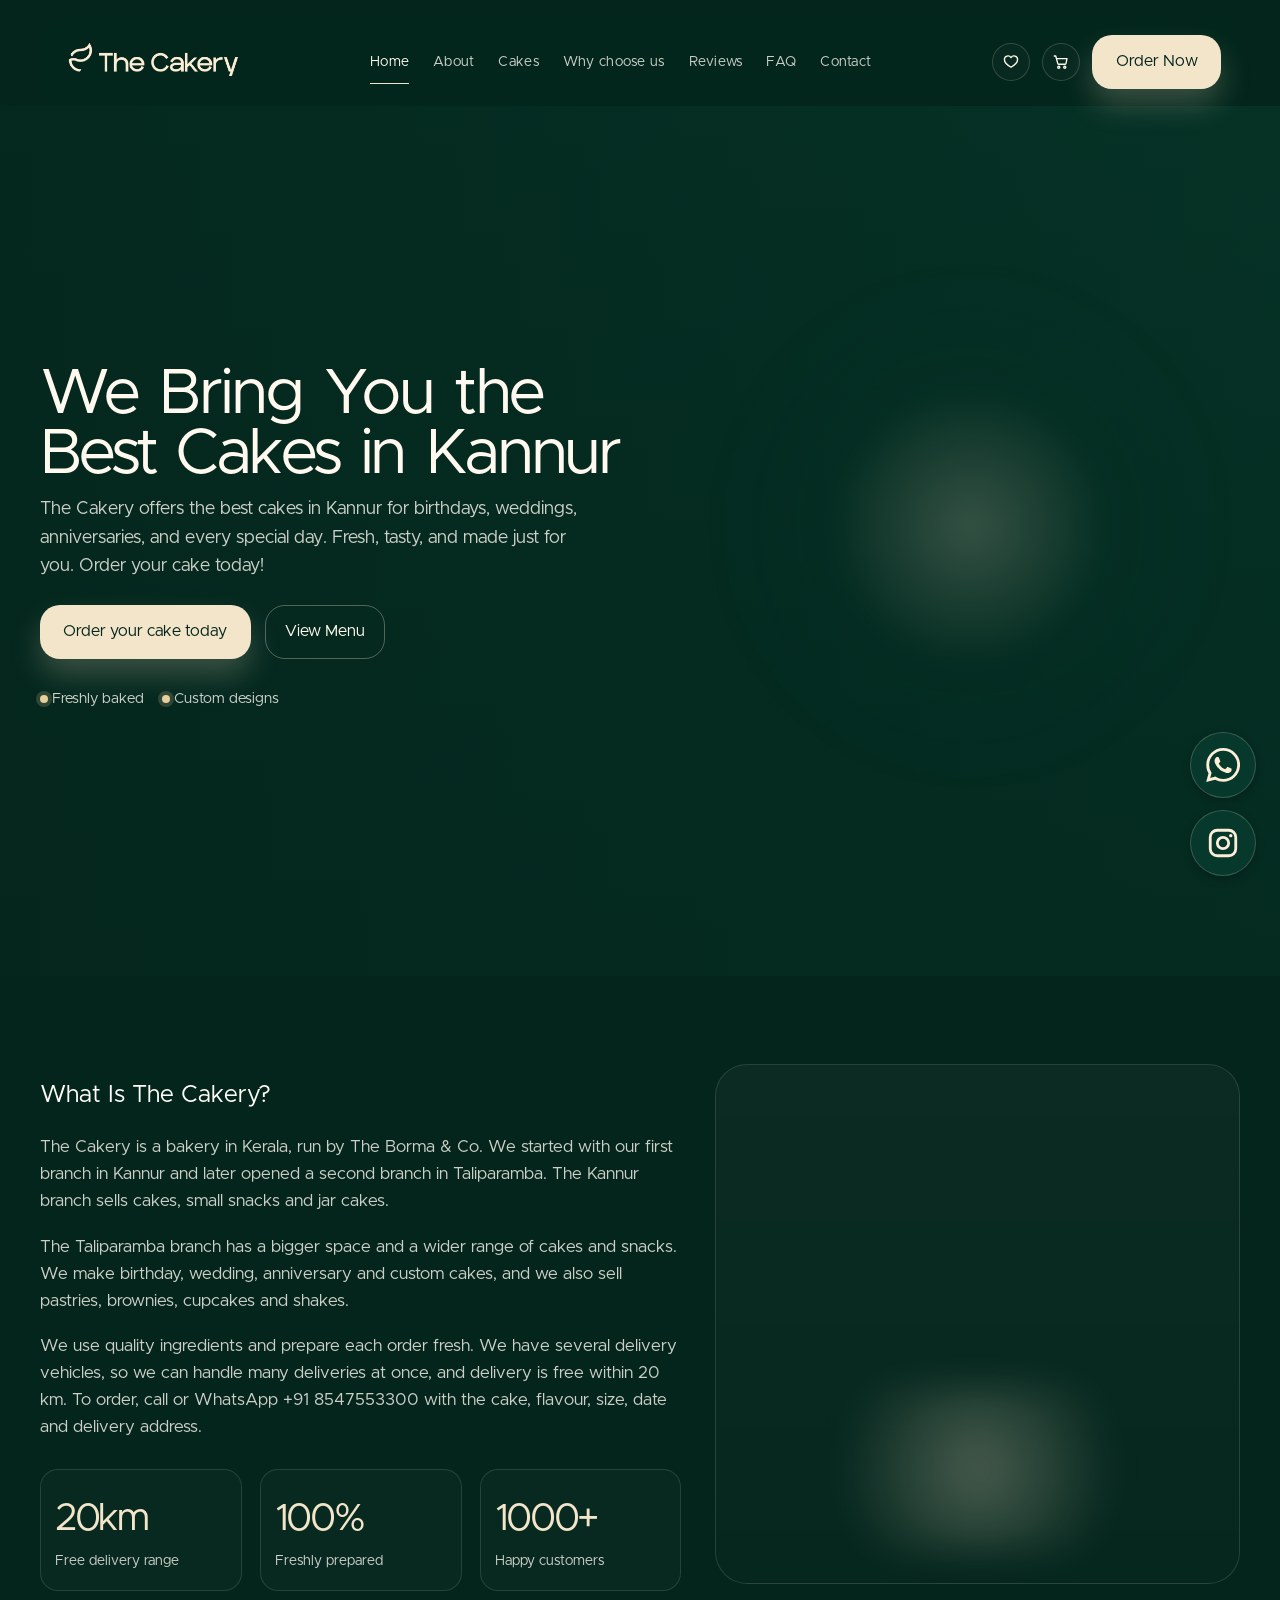
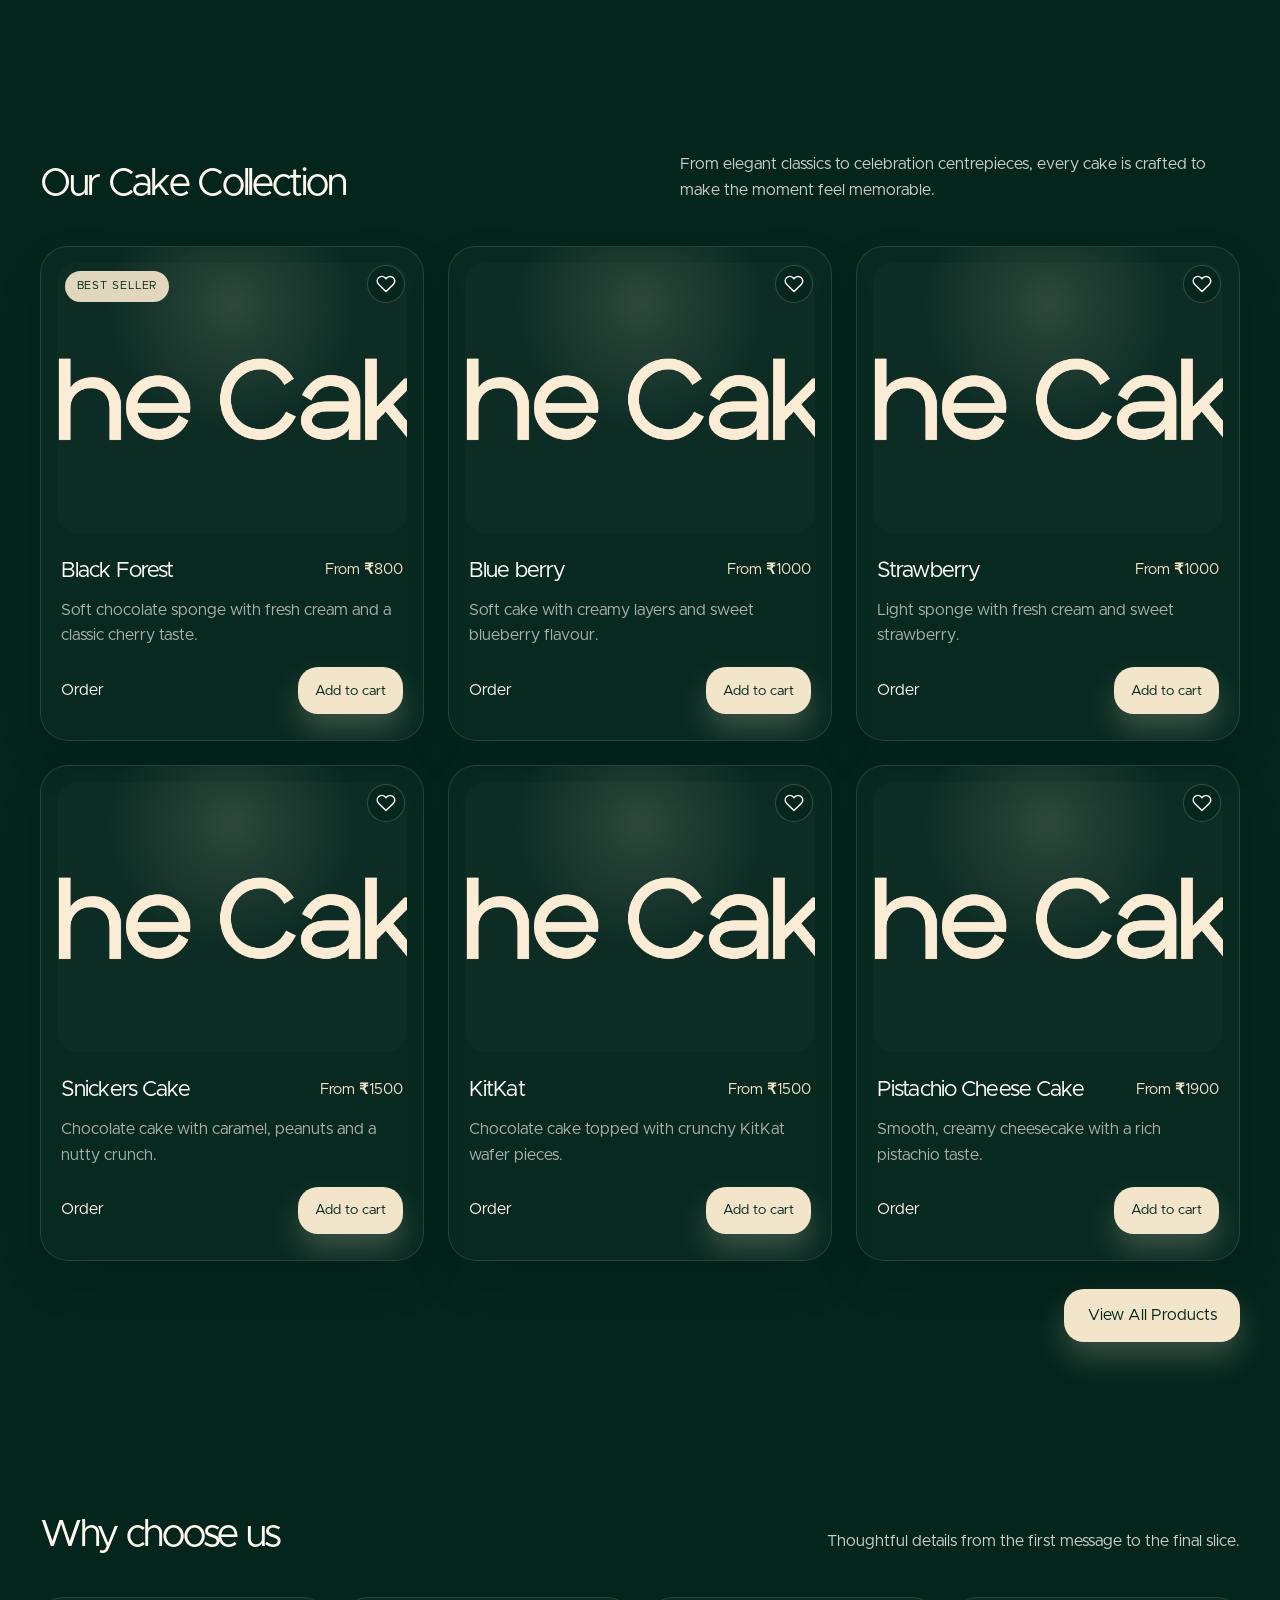
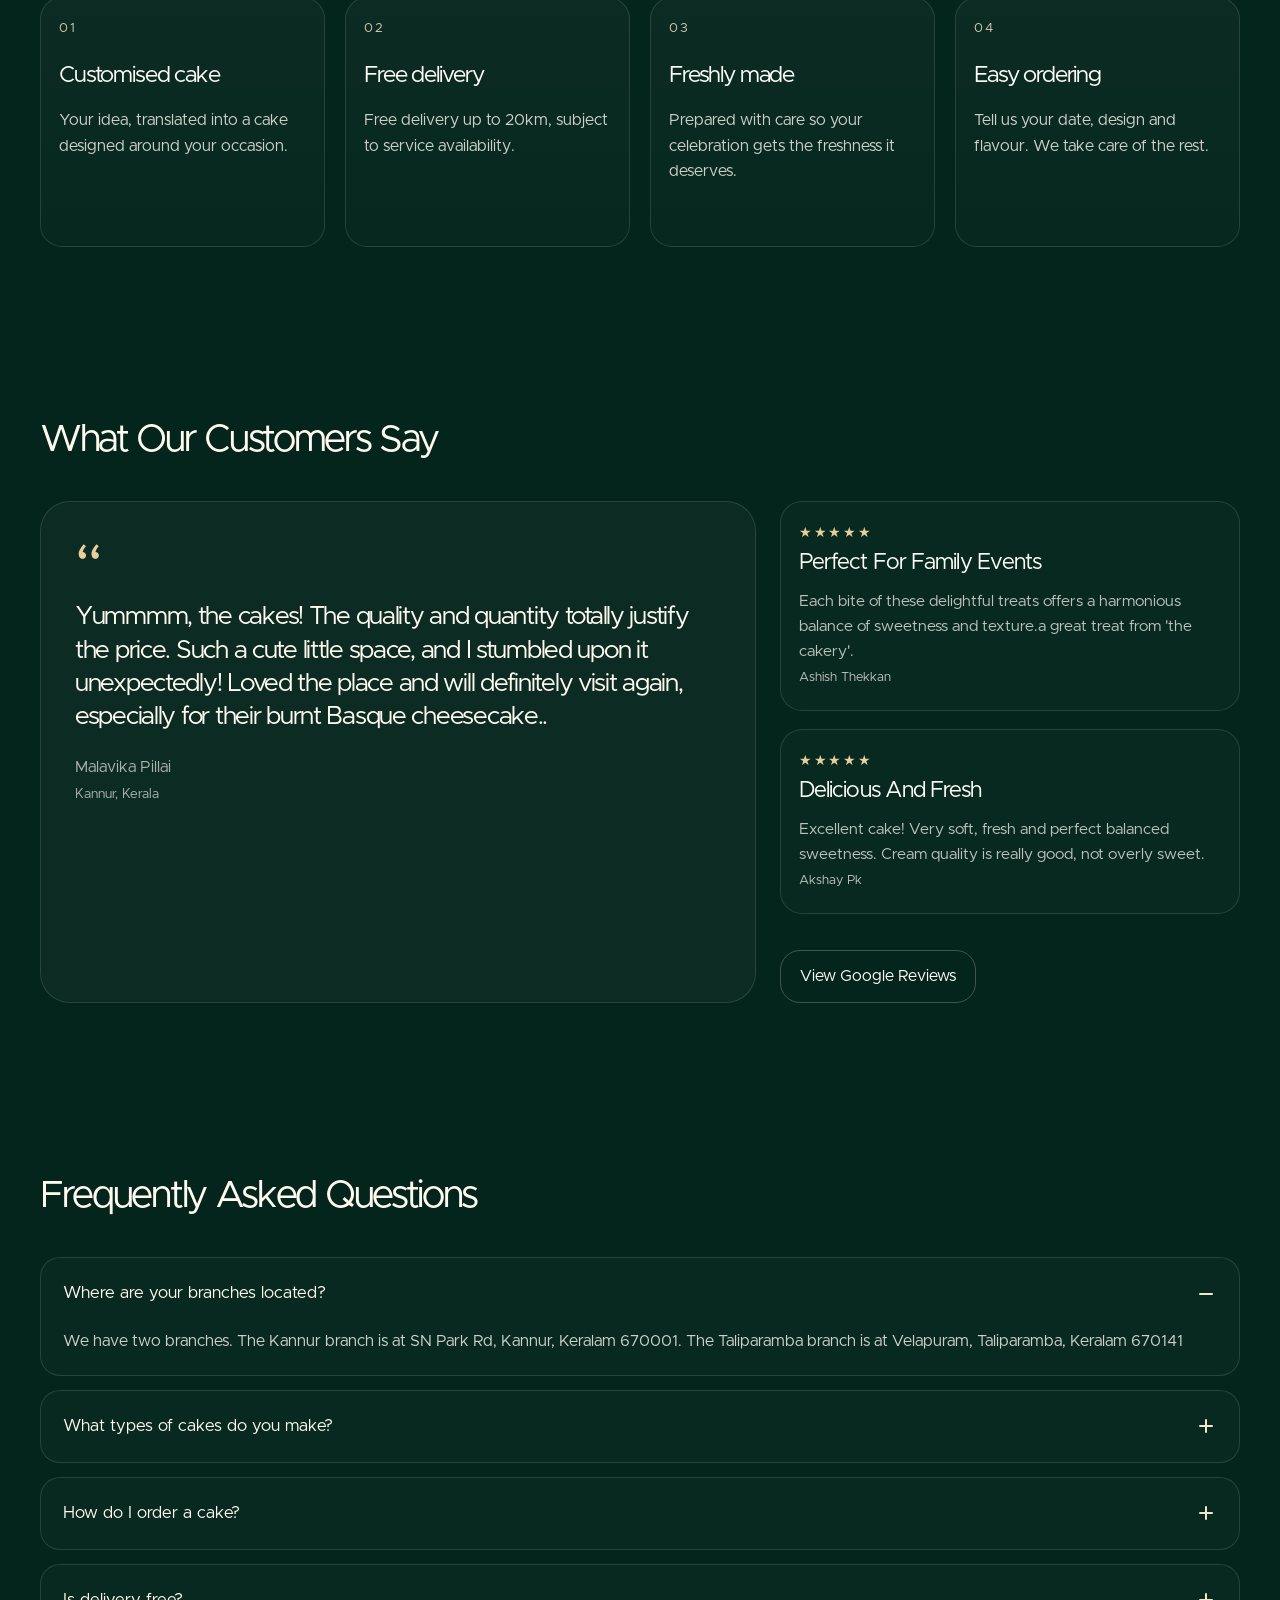
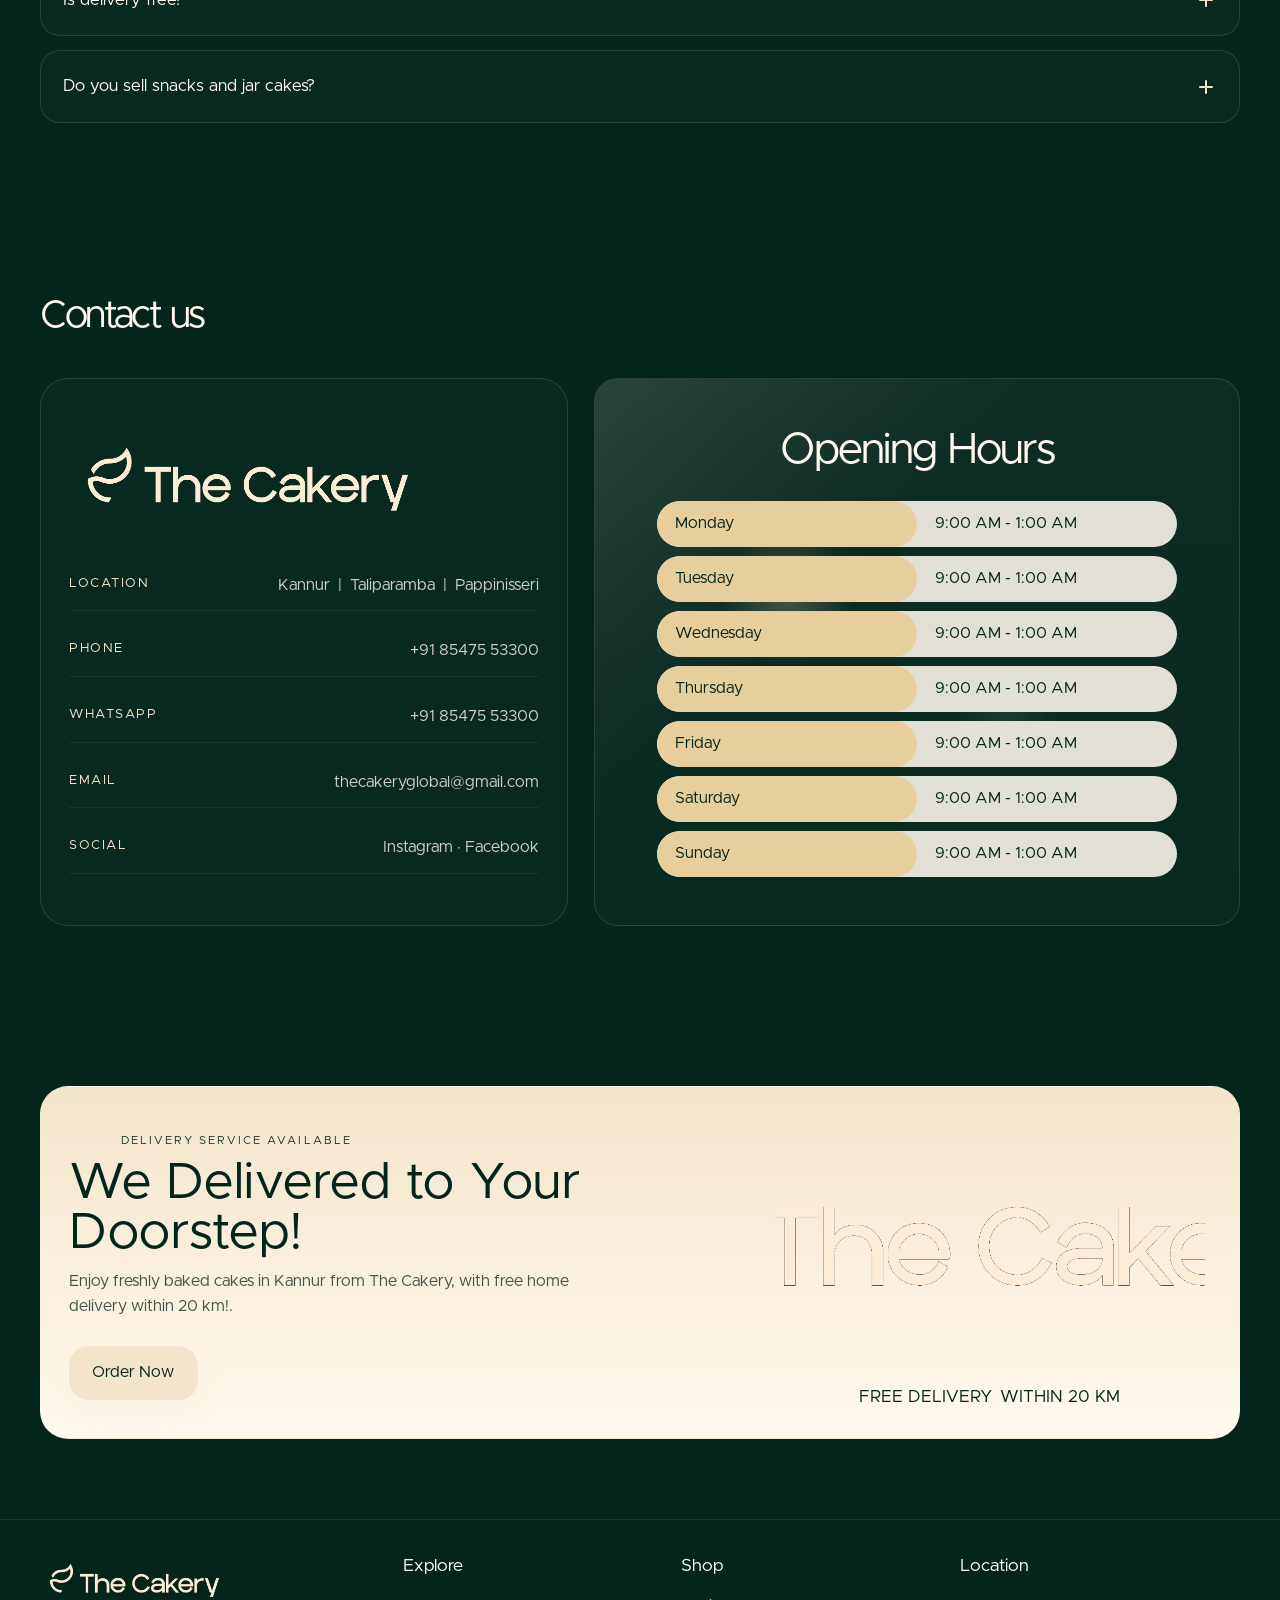
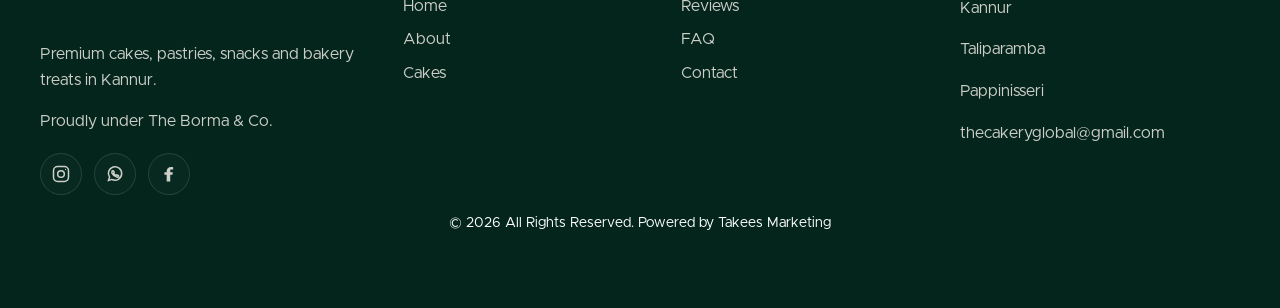
==== commit 0c990a09: "Update testimonial wording" ====
--- a/index.html
+++ b/index.html
@@ -2572,7 +2572,7 @@
               <article class="review-card">
                 <div class="stars" aria-label="Five star rating">★★★★★</div>
                 <h3>Delicious And Fresh</h3>
-                <p>Excellent cake! Very soft, fresh and perfectly balanced sweetness. Cream quality is really good, not overly sweet.</p>
+                <p>Excellent cake! Very soft, fresh and perfect balanced sweetness. Cream quality is really good, not overly sweet.</p>
                 <small>Akshay Pk</small>
               </article>
 
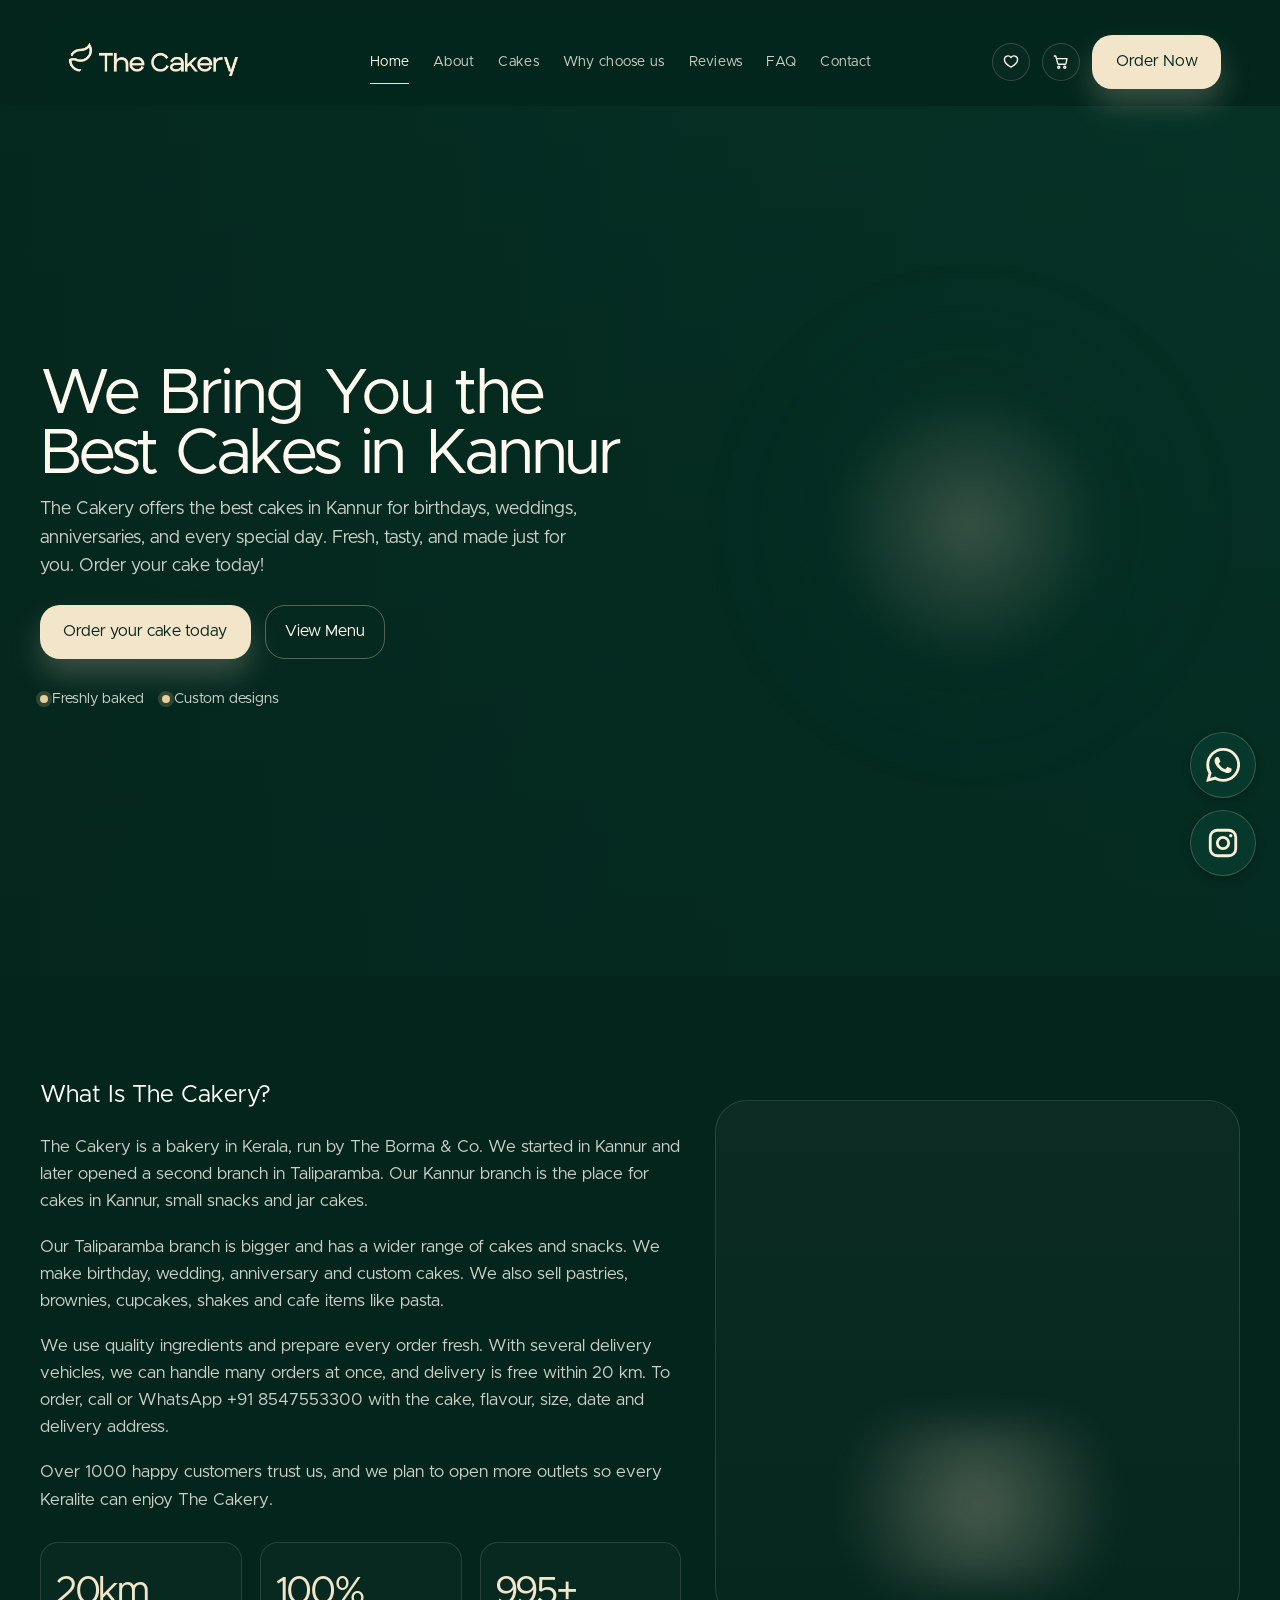
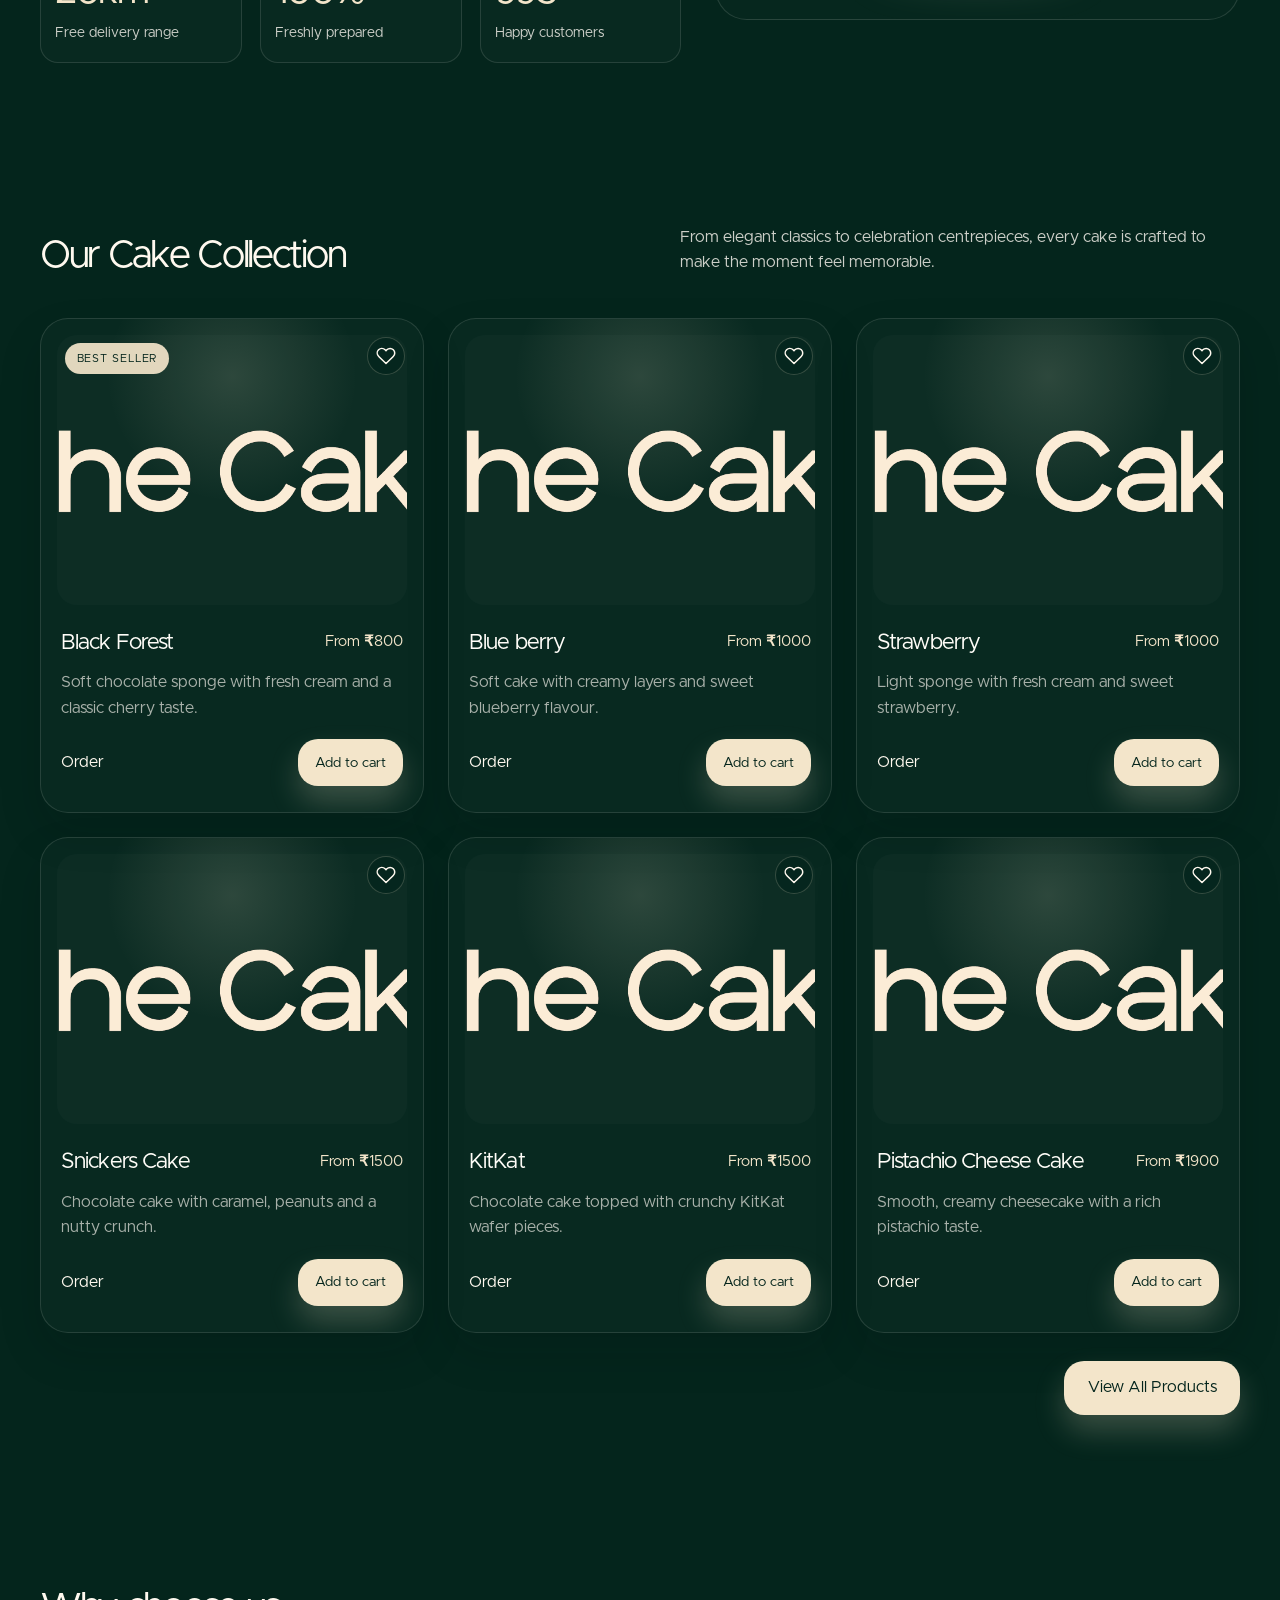
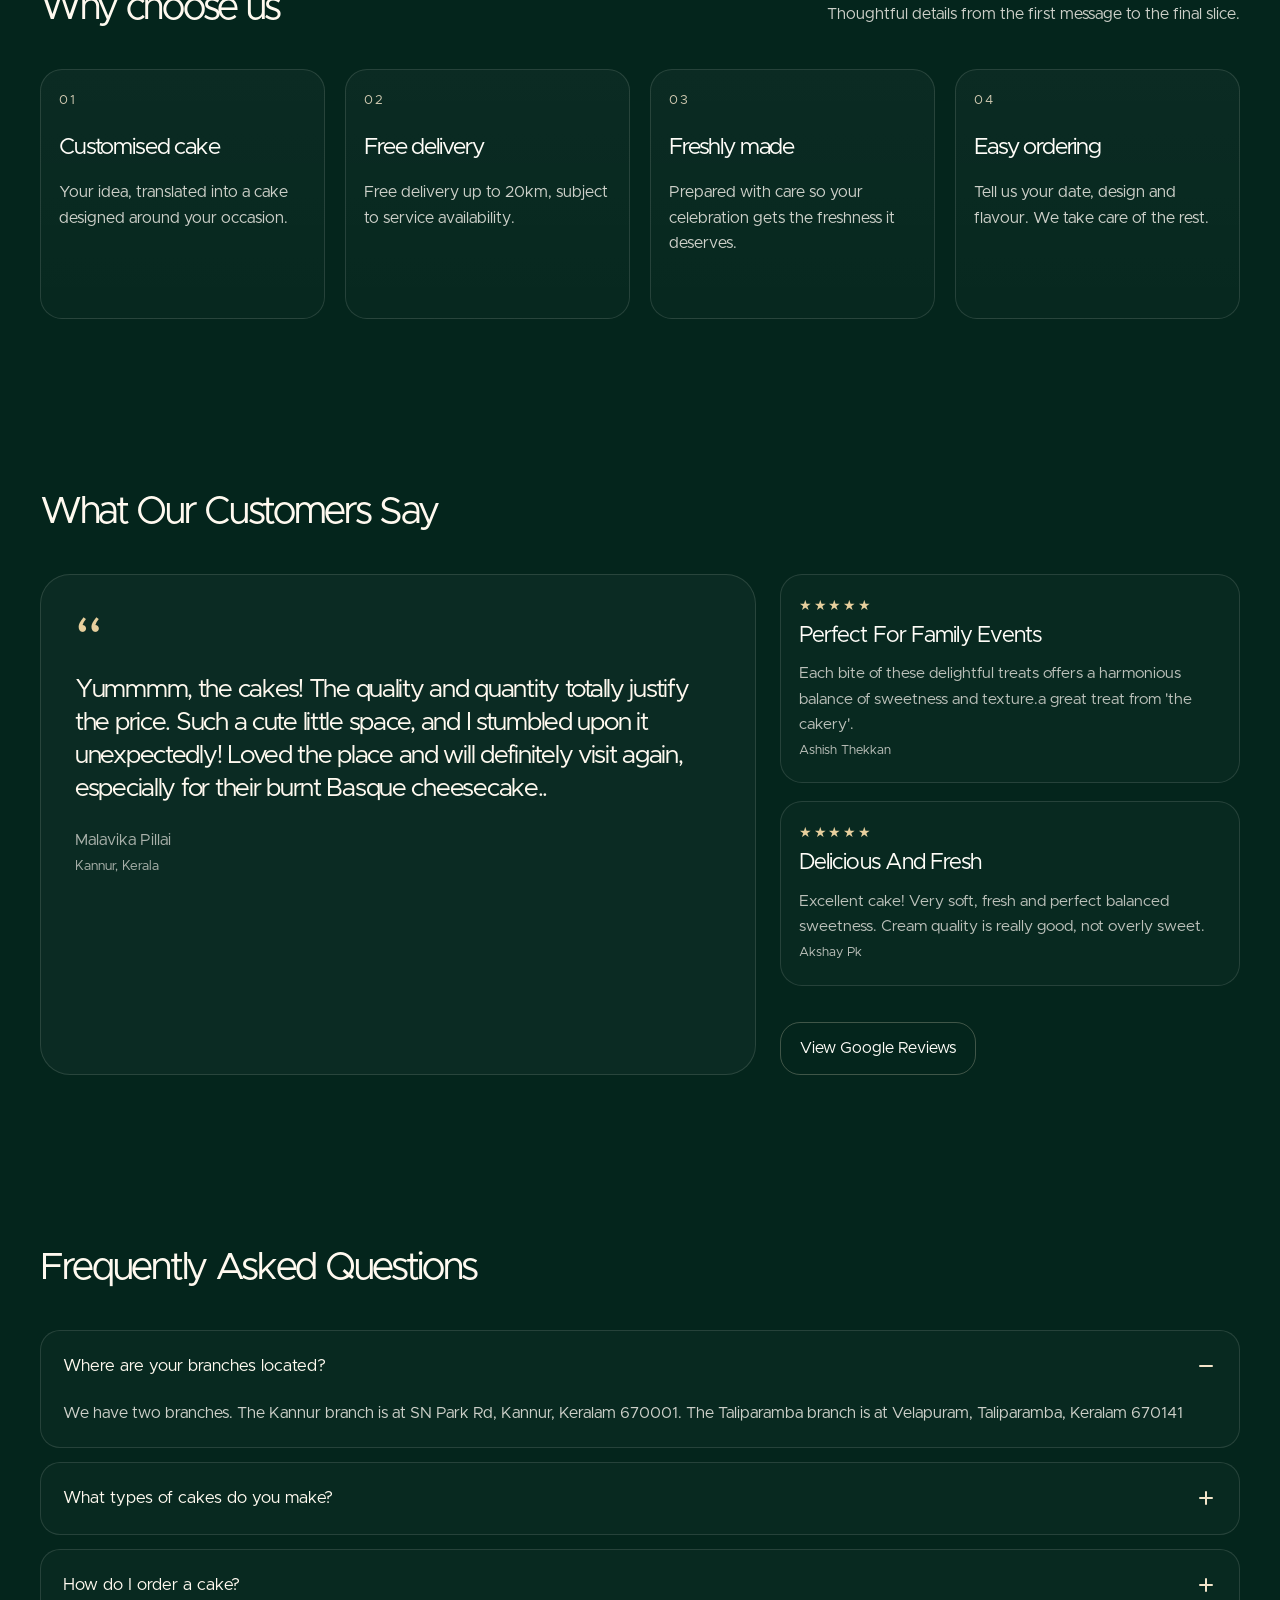
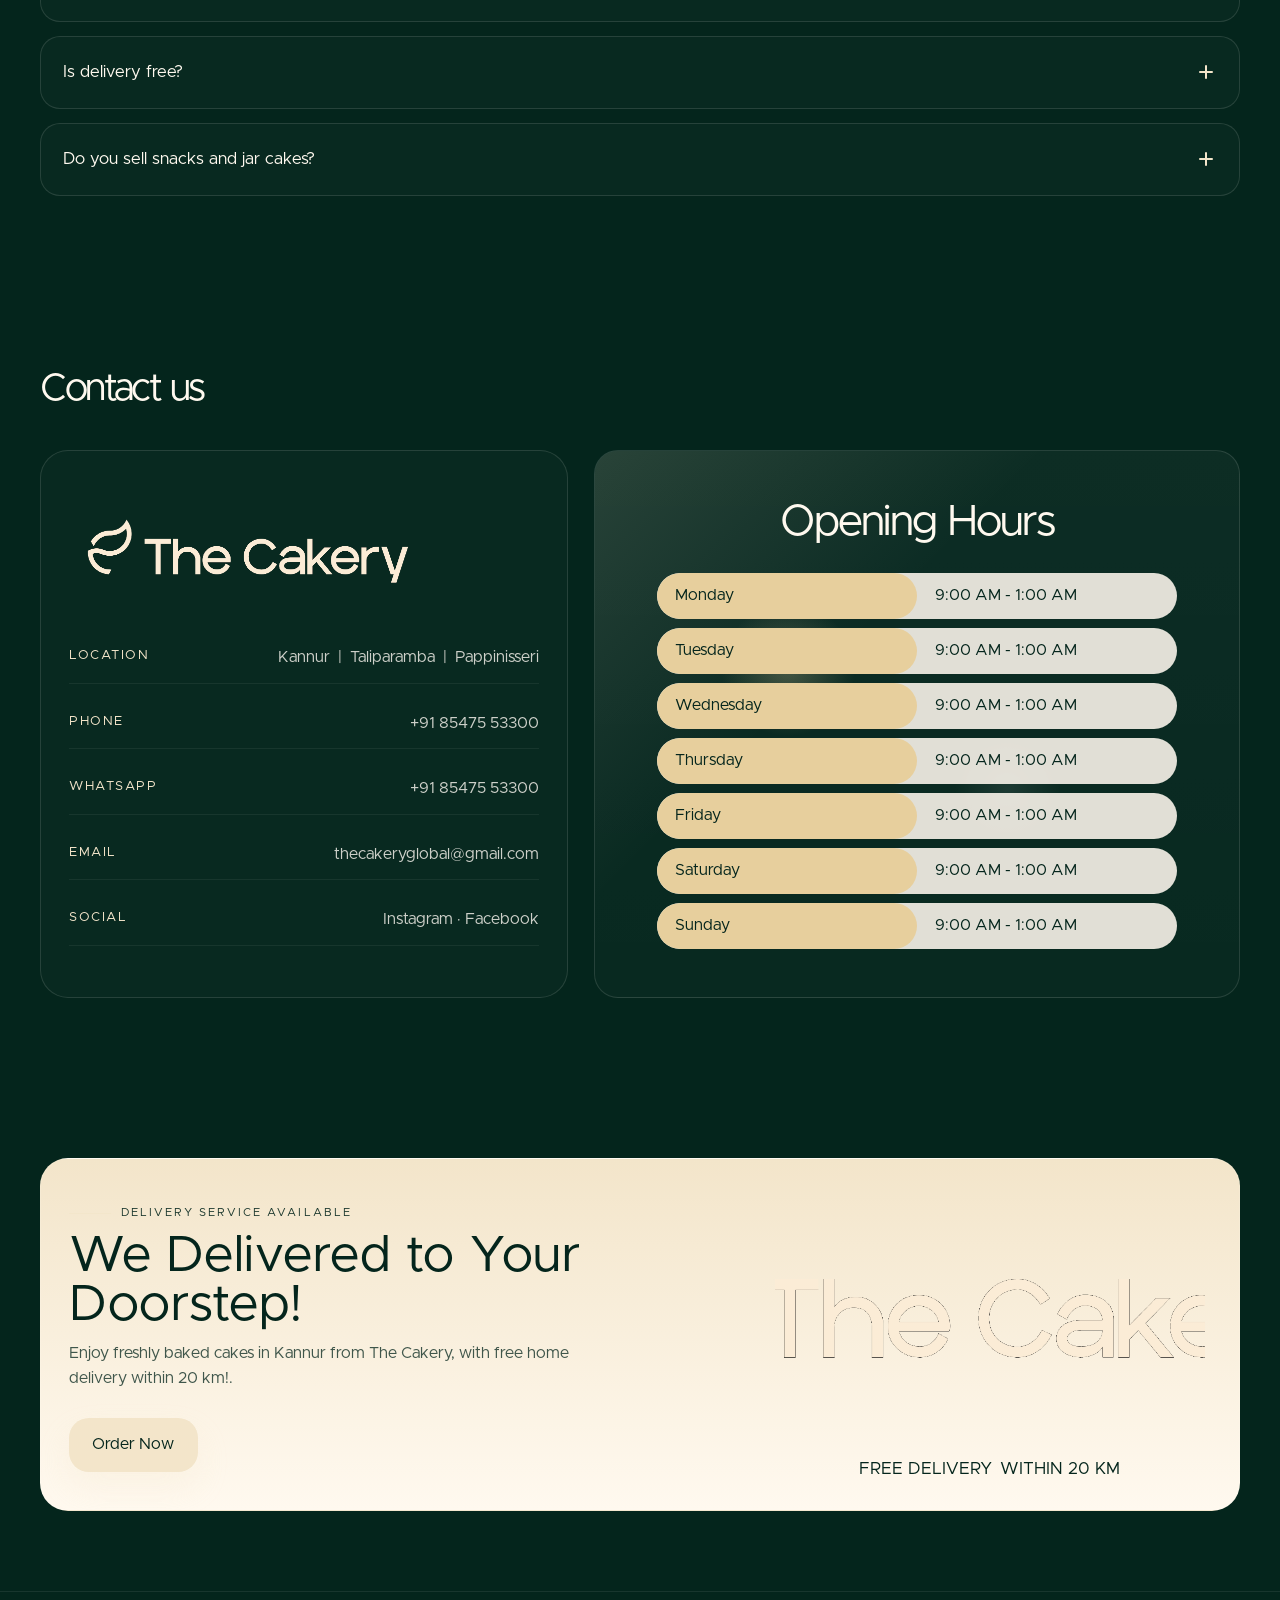
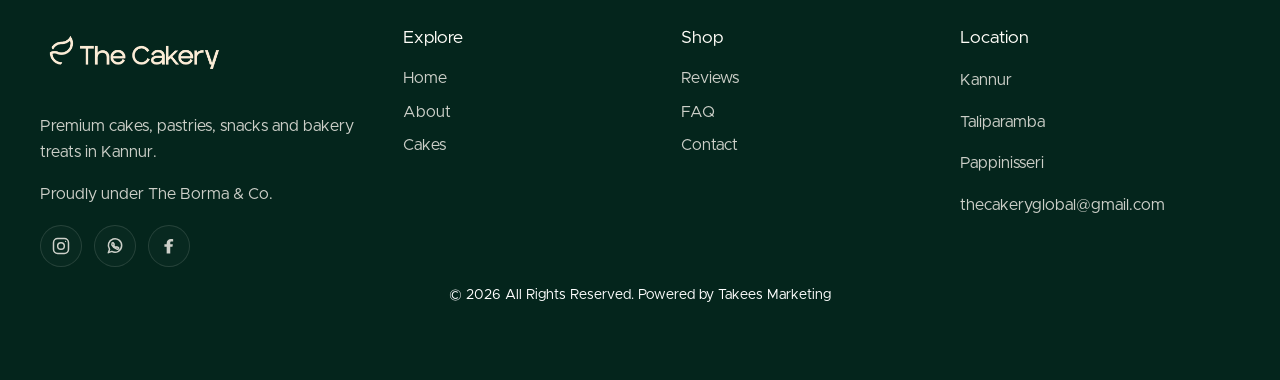
==== commit 6ce4346f: "Update bakery about copy Co-authored-by: Copilot <223556219+Copilot@users.noreply.github.com>" ====
--- a/index.html
+++ b/index.html
@@ -2327,7 +2327,7 @@
             </p>
             <div class="hero-actions">
               <a href="tel:+918547553300" class="primary-btn">Order your cake today</a>
-              <a href="https://res.cloudinary.com/nhzcvnqi/image/upload/f_auto,q_auto/80797" class="secondary-btn">View Menu</a>
+              <a href="./menu.html" class="secondary-btn">View Menu</a>
             </div>
             <div class="mini-trust" aria-label="The Cakery trust indicators">
               <span><span class="dot" aria-hidden="true"></span> Freshly baked</span>
@@ -2469,13 +2469,16 @@
             <!-- <span class="eyebrow">About the cakery</span> -->
             <h2 id="about-heading">What Is The Cakery?</h2>
             <p>
-              The Cakery is a bakery in Kerala, run by The Borma & Co. We started with our first branch in Kannur and later opened a second branch in Taliparamba. The Kannur branch sells cakes, small snacks and jar cakes.
+              The Cakery is a bakery in Kerala, run by The Borma & Co. We started in Kannur and later opened a second branch in Taliparamba. Our Kannur branch is the place for cakes in Kannur, small snacks and jar cakes.
             </p>
             <p>
-              The Taliparamba branch has a bigger space and a wider range of cakes and snacks. We make birthday, wedding, anniversary and custom cakes, and we also sell pastries, brownies, cupcakes and shakes.
+              Our Taliparamba branch is bigger and has a wider range of cakes and snacks. We make birthday, wedding, anniversary and custom cakes. We also sell pastries, brownies, cupcakes, shakes and cafe items like pasta.
             </p>
             <p>
-              We use quality ingredients and prepare each order fresh. We have several delivery vehicles, so we can handle many deliveries at once, and delivery is free within 20 km. To order, call or WhatsApp <a href="tel:+91 8547553300">+91 8547553300</a> with the cake, flavour, size, date and delivery address.
+              We use quality ingredients and prepare every order fresh. With several delivery vehicles, we can handle many orders at once, and delivery is free within 20 km. To order, call or WhatsApp <a href="tel:+91 8547553300">+91 8547553300</a> with the cake, flavour, size, date and delivery address.
+            </p>
+            <p>
+              Over 1000 happy customers trust us, and we plan to open more outlets so every Keralite can enjoy The Cakery.
             </p>
             <div class="stats" aria-label="The Cakery highlights">
               <div class="stat">
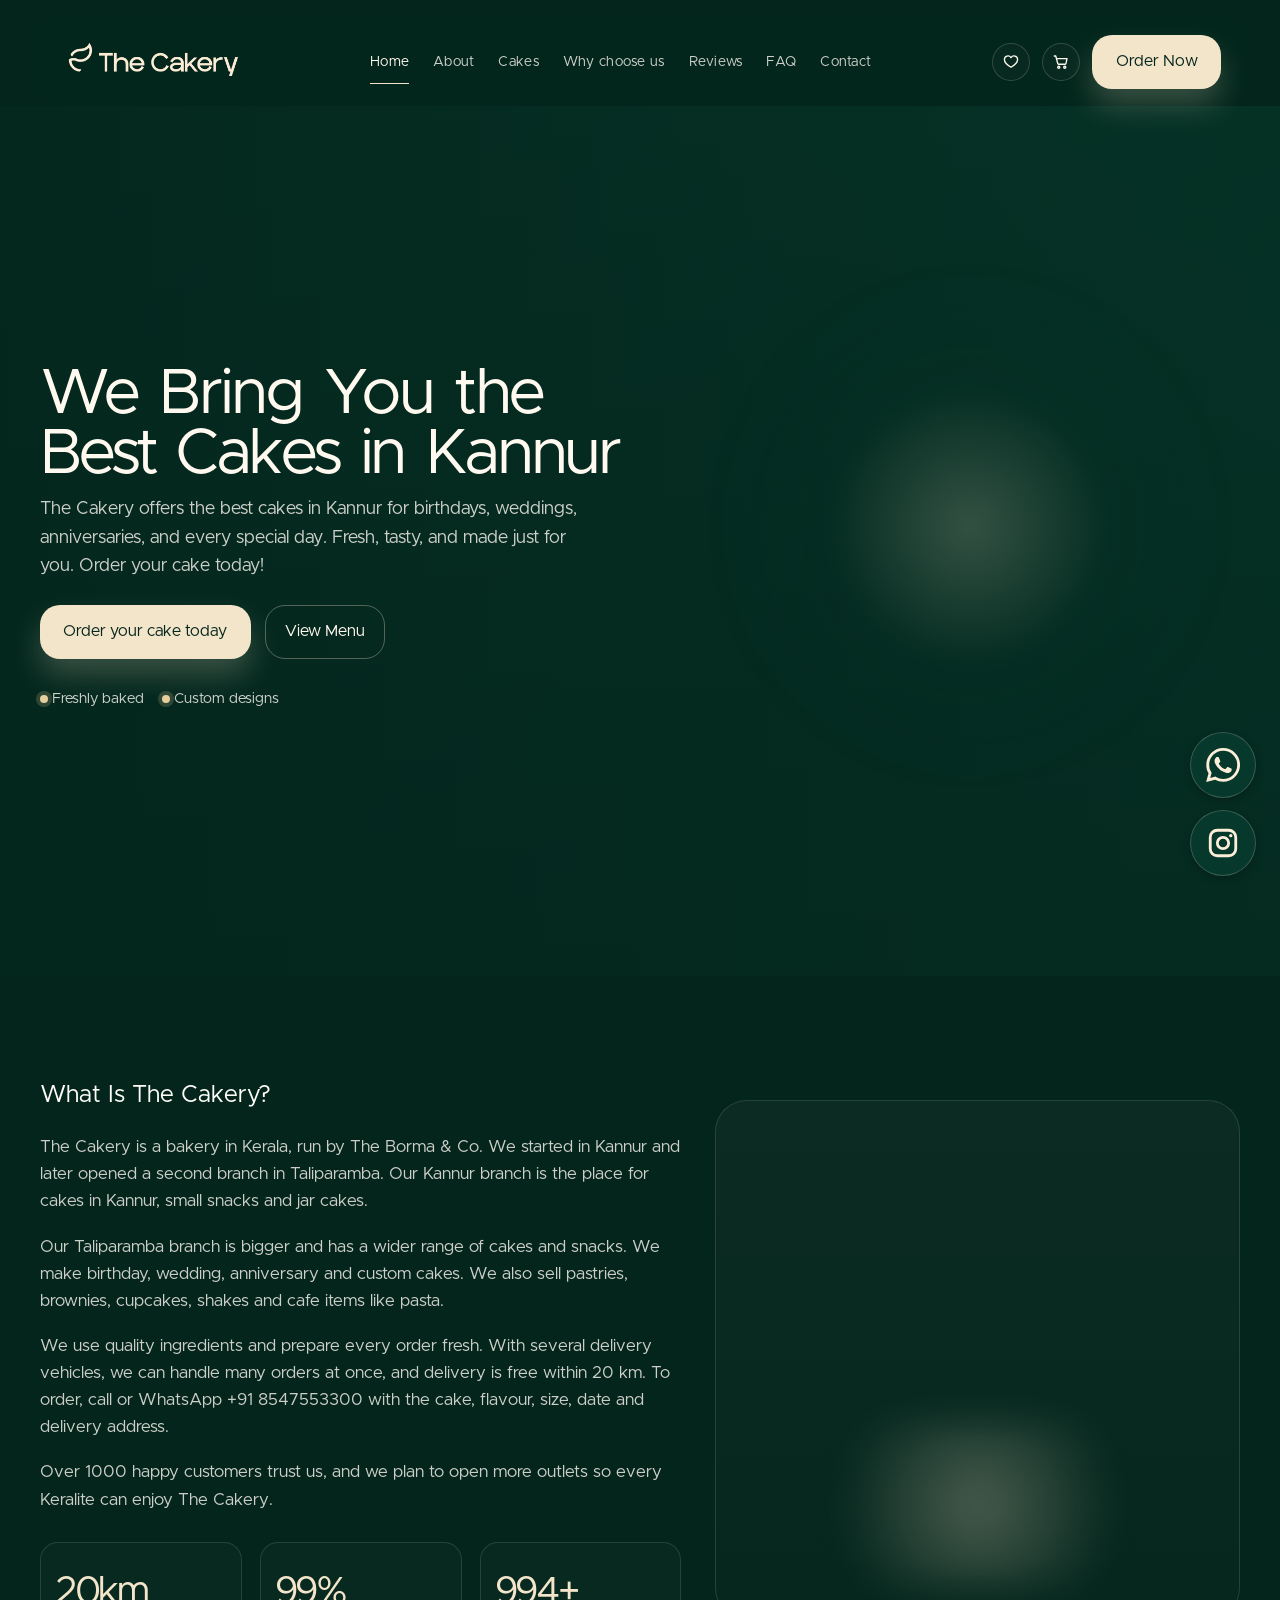
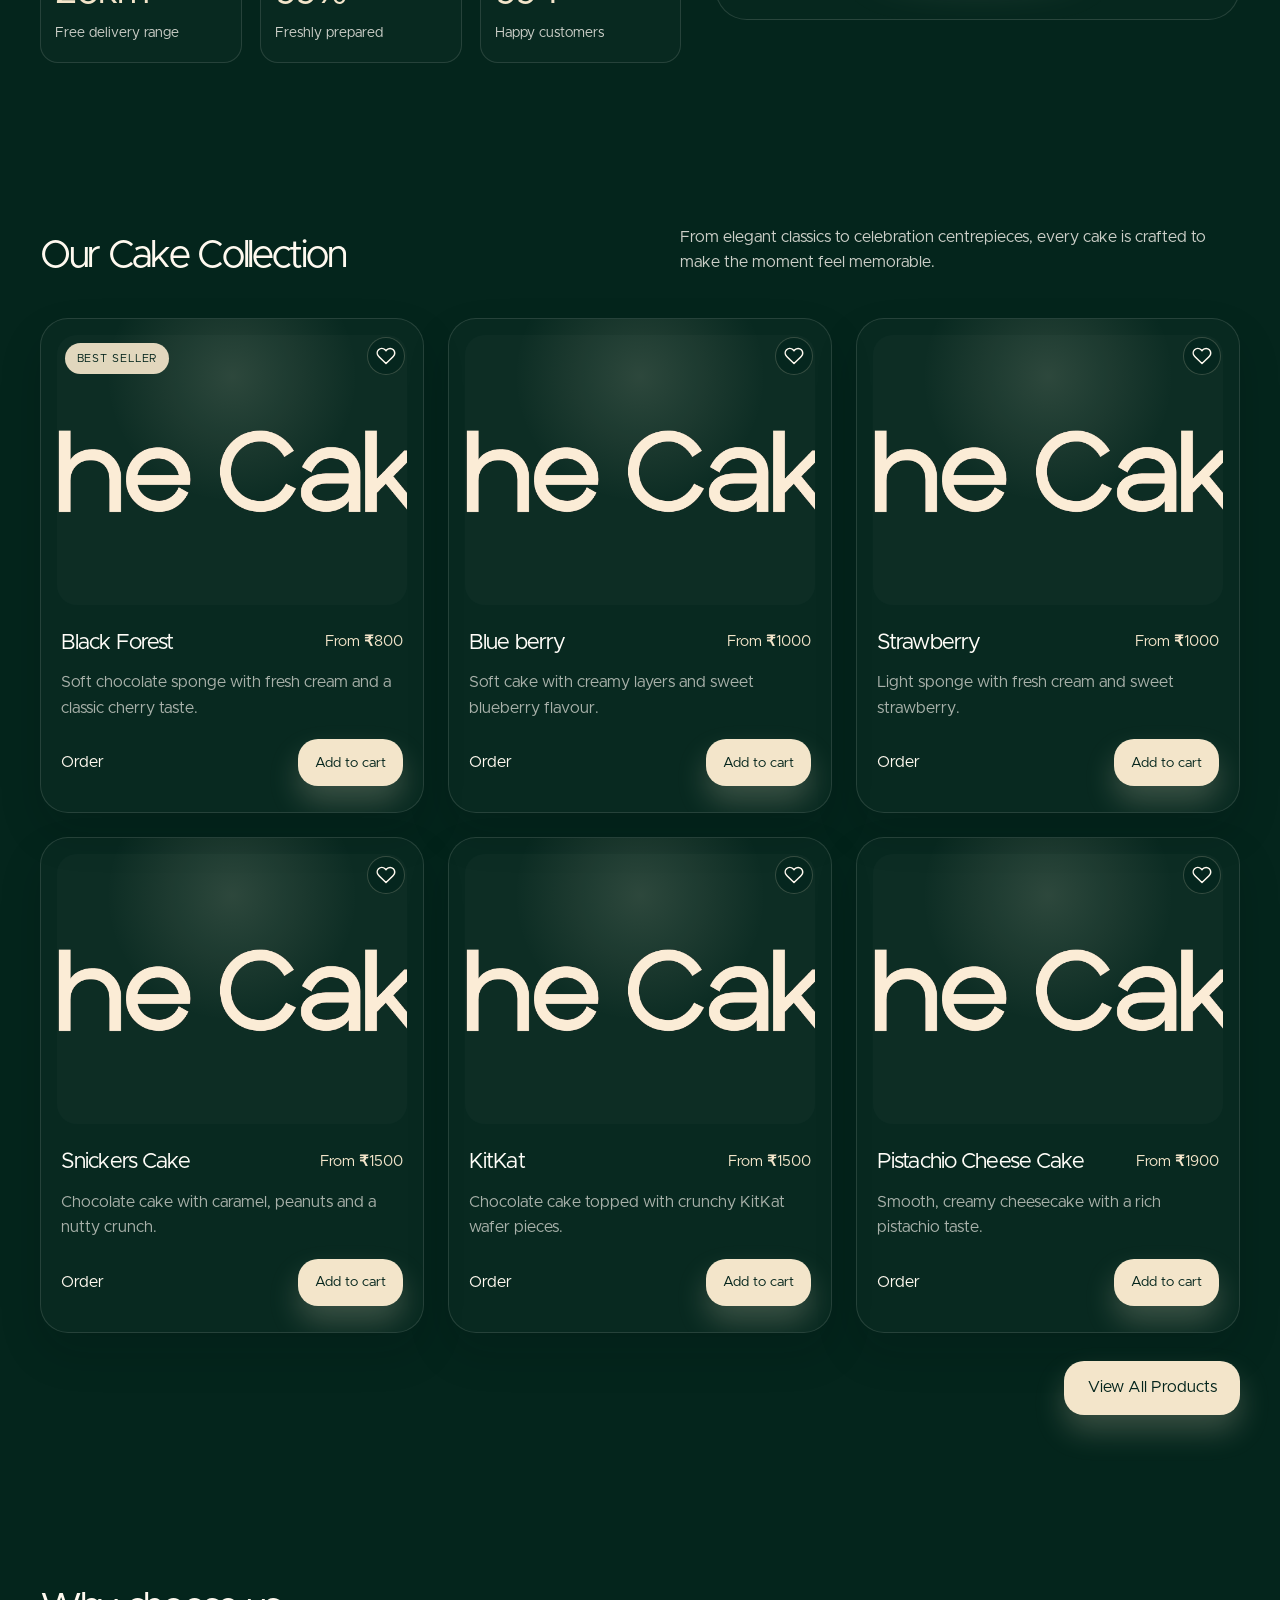
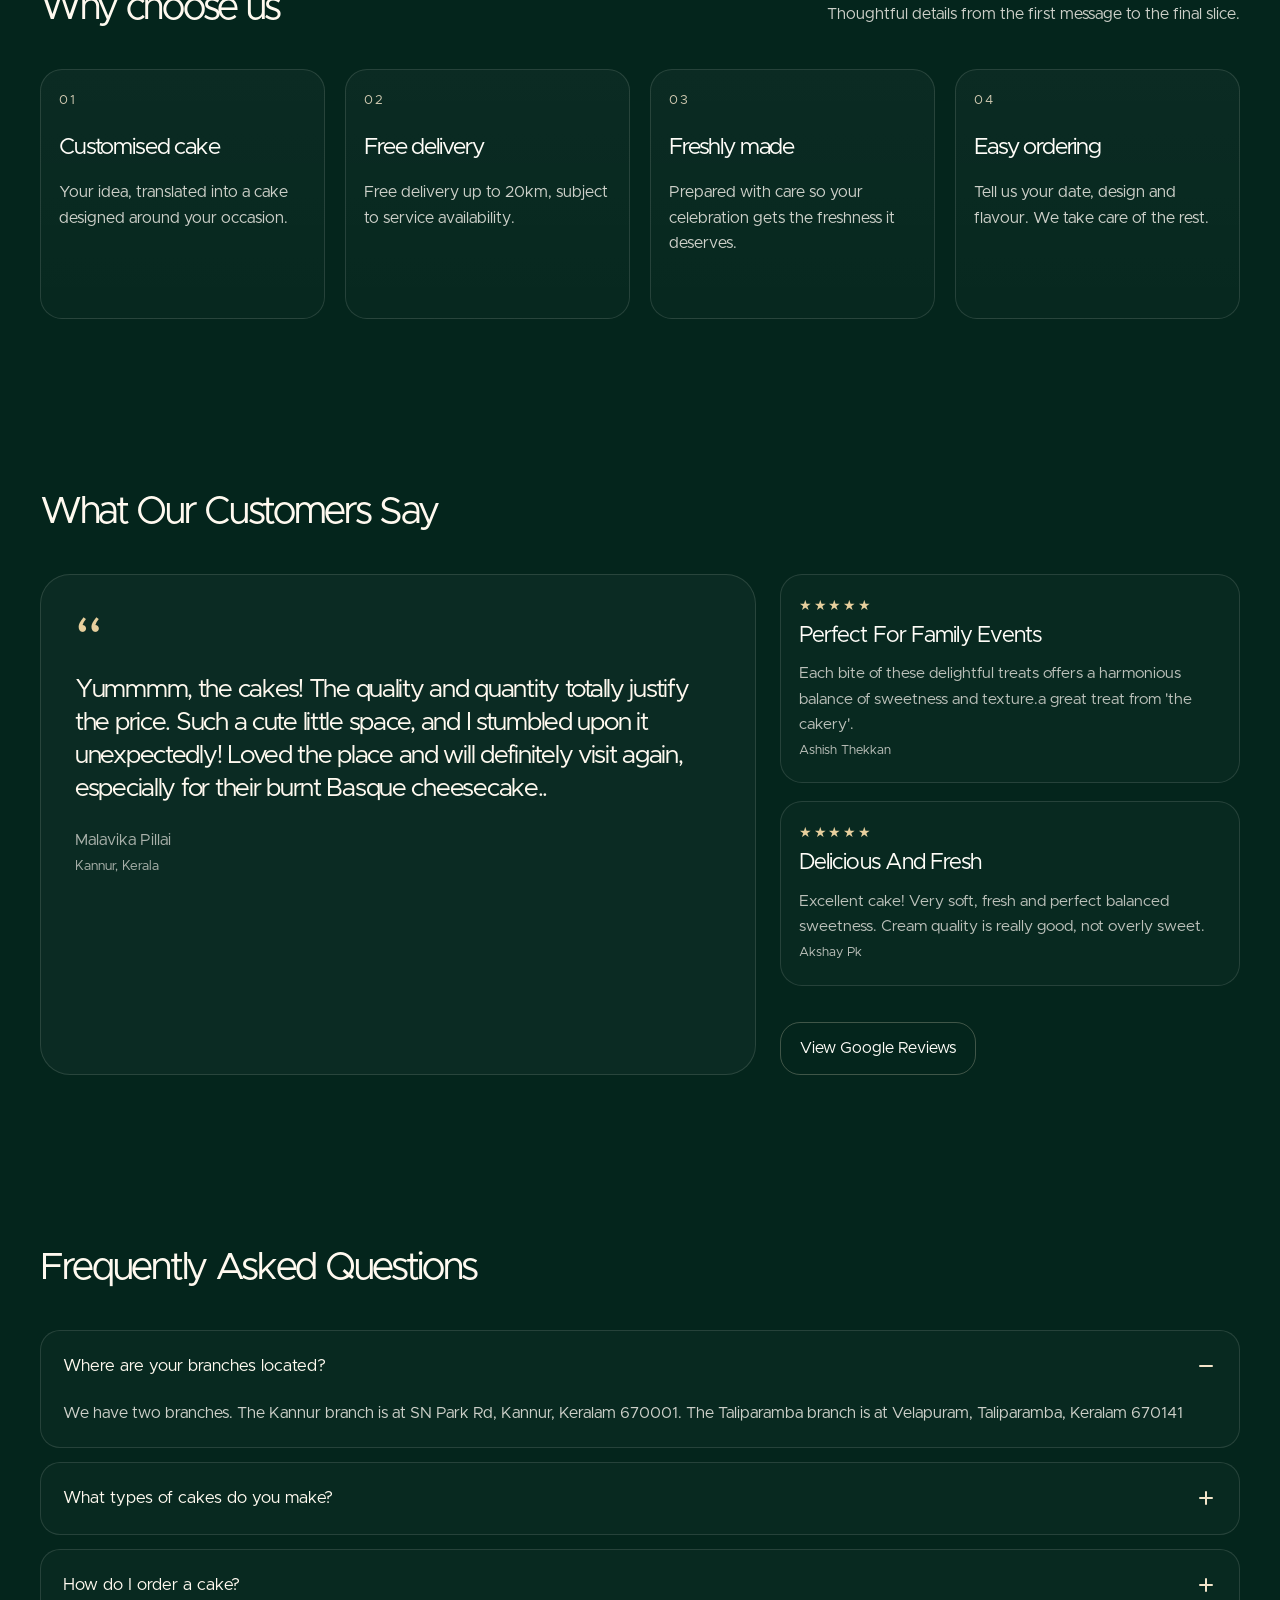
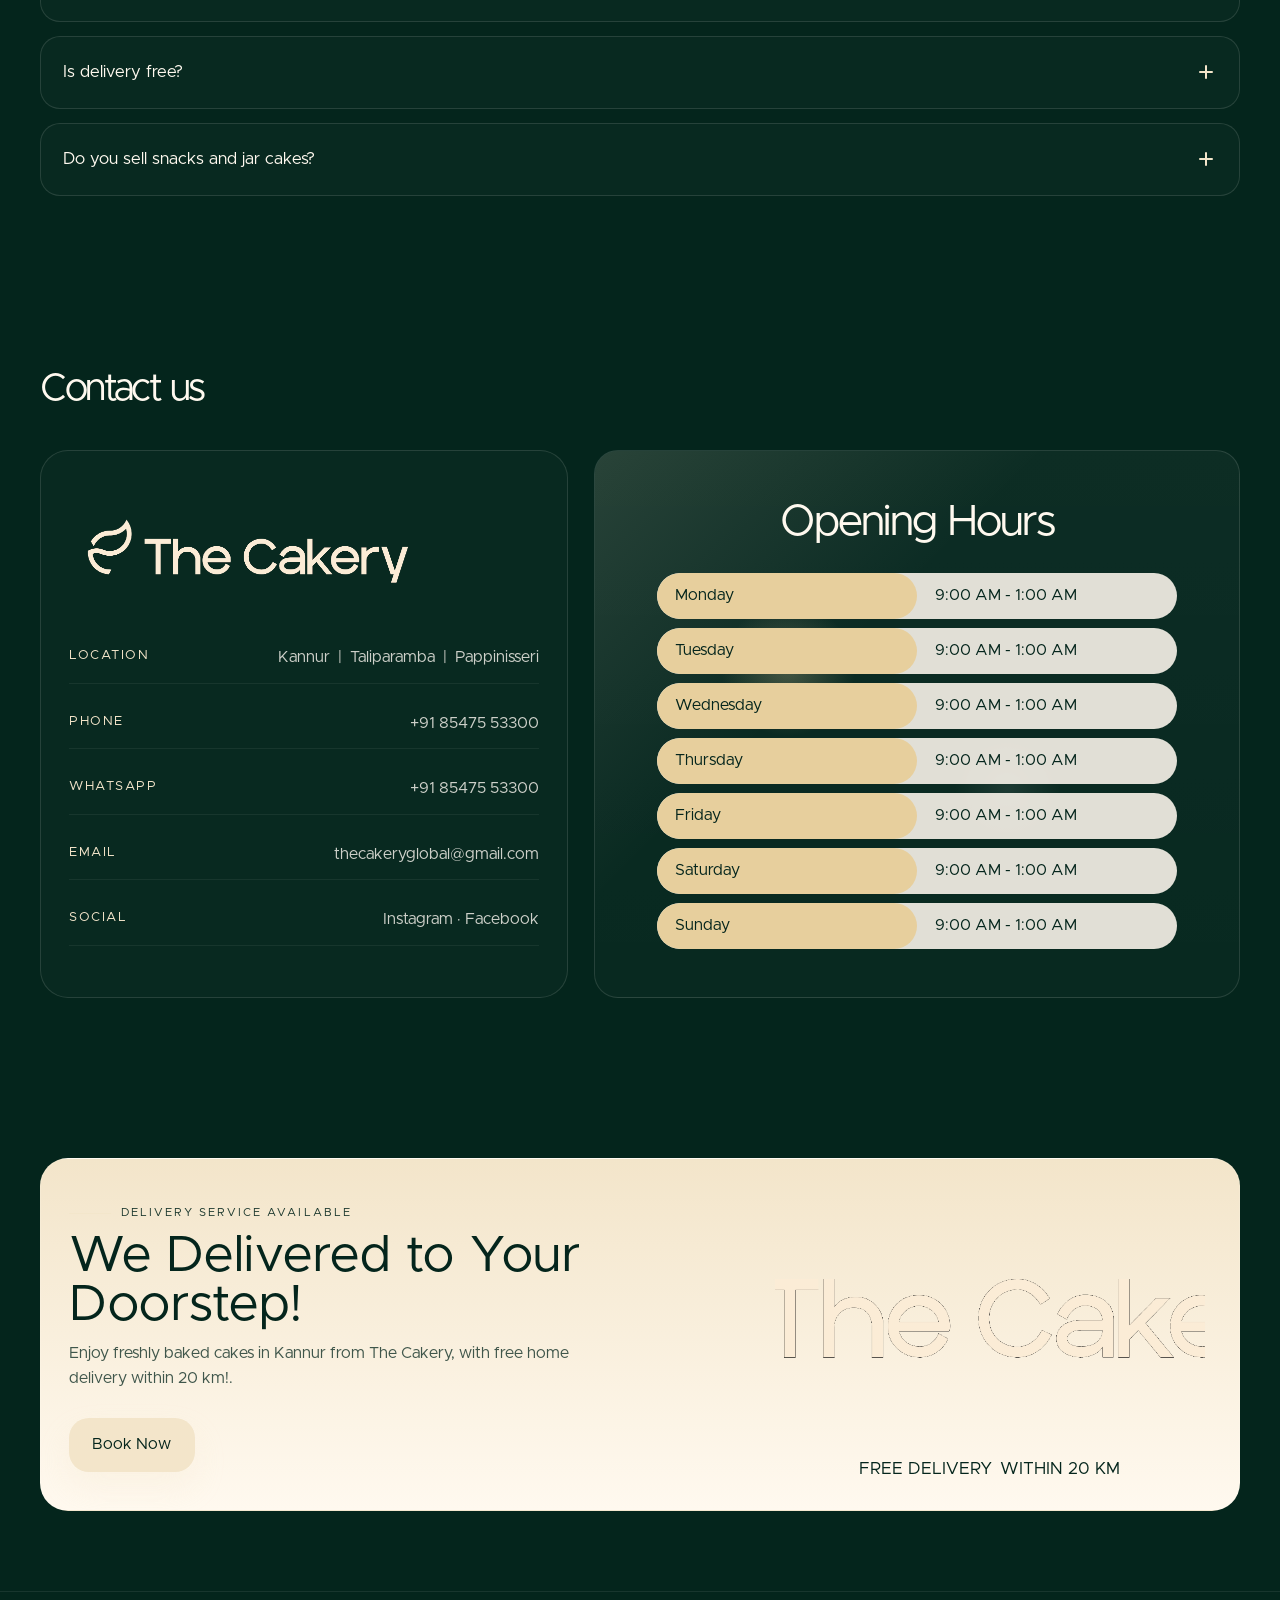
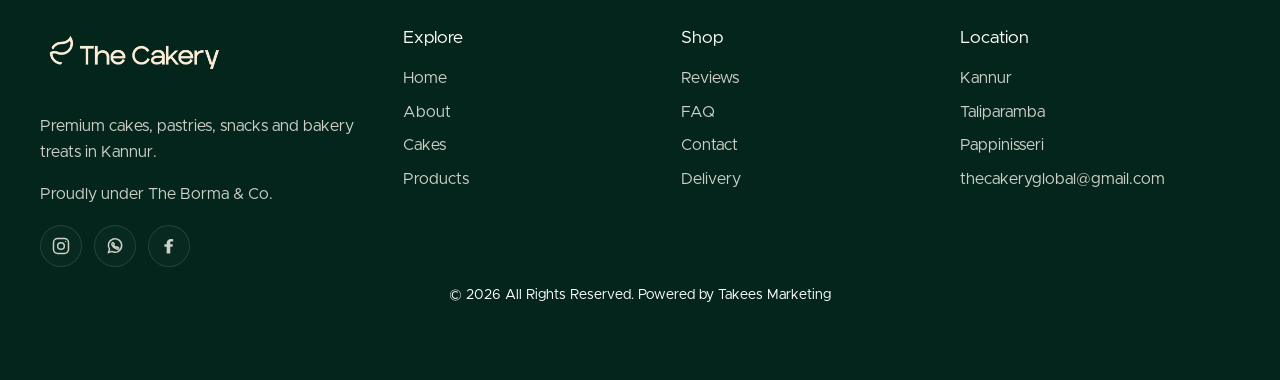
==== commit 850b9751: "Update portfolio" ====
--- a/index.html
+++ b/index.html
@@ -2743,7 +2743,7 @@
         </p>
 
         <a href="tel:+918547553300" class="primary-btn">
-          Order Now
+          Book Now
         </a>
       </div>
 
@@ -2801,6 +2801,7 @@
             <li><a href="#home">Home</a></li>
             <li><a href="#about">About</a></li>
             <li><a href="#cakes">Cakes</a></li>
+            <li><a href="./products.html">Products</a></li>
           </ul>
         </div>
 
@@ -2810,15 +2811,18 @@
             <li><a href="#reviews">Reviews</a></li>
             <li><a href="#faq">FAQ</a></li>
             <li><a href="#contact">Contact</a></li>
+            <li><a href="tel:+918547553300">Delivery</a></li>
           </ul>
         </div>
 
         <div>
           <h3 style="margin: 0 0 14px; font-size: 1.1rem;">Location</h3>
-          <p><a href="https://www.google.com/maps/place/The+Cakery/@11.8709391,75.3581511,17z/data=!3m1!4b1!4m6!3m5!1s0x3ba43d001789dff7:0xc208d4a071e9db2e!8m2!3d11.8709339!4d75.360726!16s%2Fg%2F11njfgp162?authuser=0&entry=ttu&g_ep=EgoyMDI2MTAwNy4wIKXMDSoASAFQAw%3D%3D" target="_blank" rel="noopener noreferrer" aria-label="Location">Kannur</a></p>
-          <p><a href="https://www.google.com/maps/place/The+Cakery,+Taliparamba/@12.0418126,75.3616029,17z/data=!3m1!4b1!4m6!3m5!1s0x3ba43f002e11816b:0x3c5f12e0c2ec7258!8m2!3d12.0418074!4d75.3641778!16s%2Fg%2F11zdbv_xpz?authuser=0&entry=ttu&g_ep=EgoyMDI2MTAwNy4wIKXMDSoASAFQAw%3D%3D" target="_blank" rel="noopener noreferrer" aria-label="Location">Taliparamba</a></p>
-          <p>Pappinisseri</p>
-          <p><a href="mailto:thecakeryglobal@gmail.com" target="_blank" rel="noopener noreferrer" aria-label="Email">thecakeryglobal@gmail.com</a></p>
+          <ul class="footer-links">
+            <li><a href="https://www.google.com/maps/place/The+Cakery/@11.8709391,75.3581511,17z/data=!3m1!4b1!4m6!3m5!1s0x3ba43d001789dff7:0xc208d4a071e9db2e!8m2!3d11.8709339!4d75.360726!16s%2Fg%2F11njfgp162?authuser=0&entry=ttu&g_ep=EgoyMDI2MTAwNy4wIKXMDSoASAFQAw%3D%3D" target="_blank" rel="noopener noreferrer" aria-label="Kannur location">Kannur</a></li>
+            <li><a href="https://www.google.com/maps/place/The+Cakery,+Taliparamba/@12.0418126,75.3616029,17z/data=!3m1!4b1!4m6!3m5!1s0x3ba43f002e11816b:0x3c5f12e0c2ec7258!8m2!3d12.0418074!4d75.3641778!16s%2Fg%2F11zdbv_xpz?authuser=0&entry=ttu&g_ep=EgoyMDI2MTAwNy4wIKXMDSoASAFQAw%3D%3D" target="_blank" rel="noopener noreferrer" aria-label="Taliparamba location">Taliparamba</a></li>
+            <li>Pappinisseri</li>
+            <li><a href="mailto:thecakeryglobal@gmail.com" aria-label="Email The Cakery">thecakeryglobal@gmail.com</a></li>
+          </ul>
         </div>
       </div>
       <footer class="site-footer">
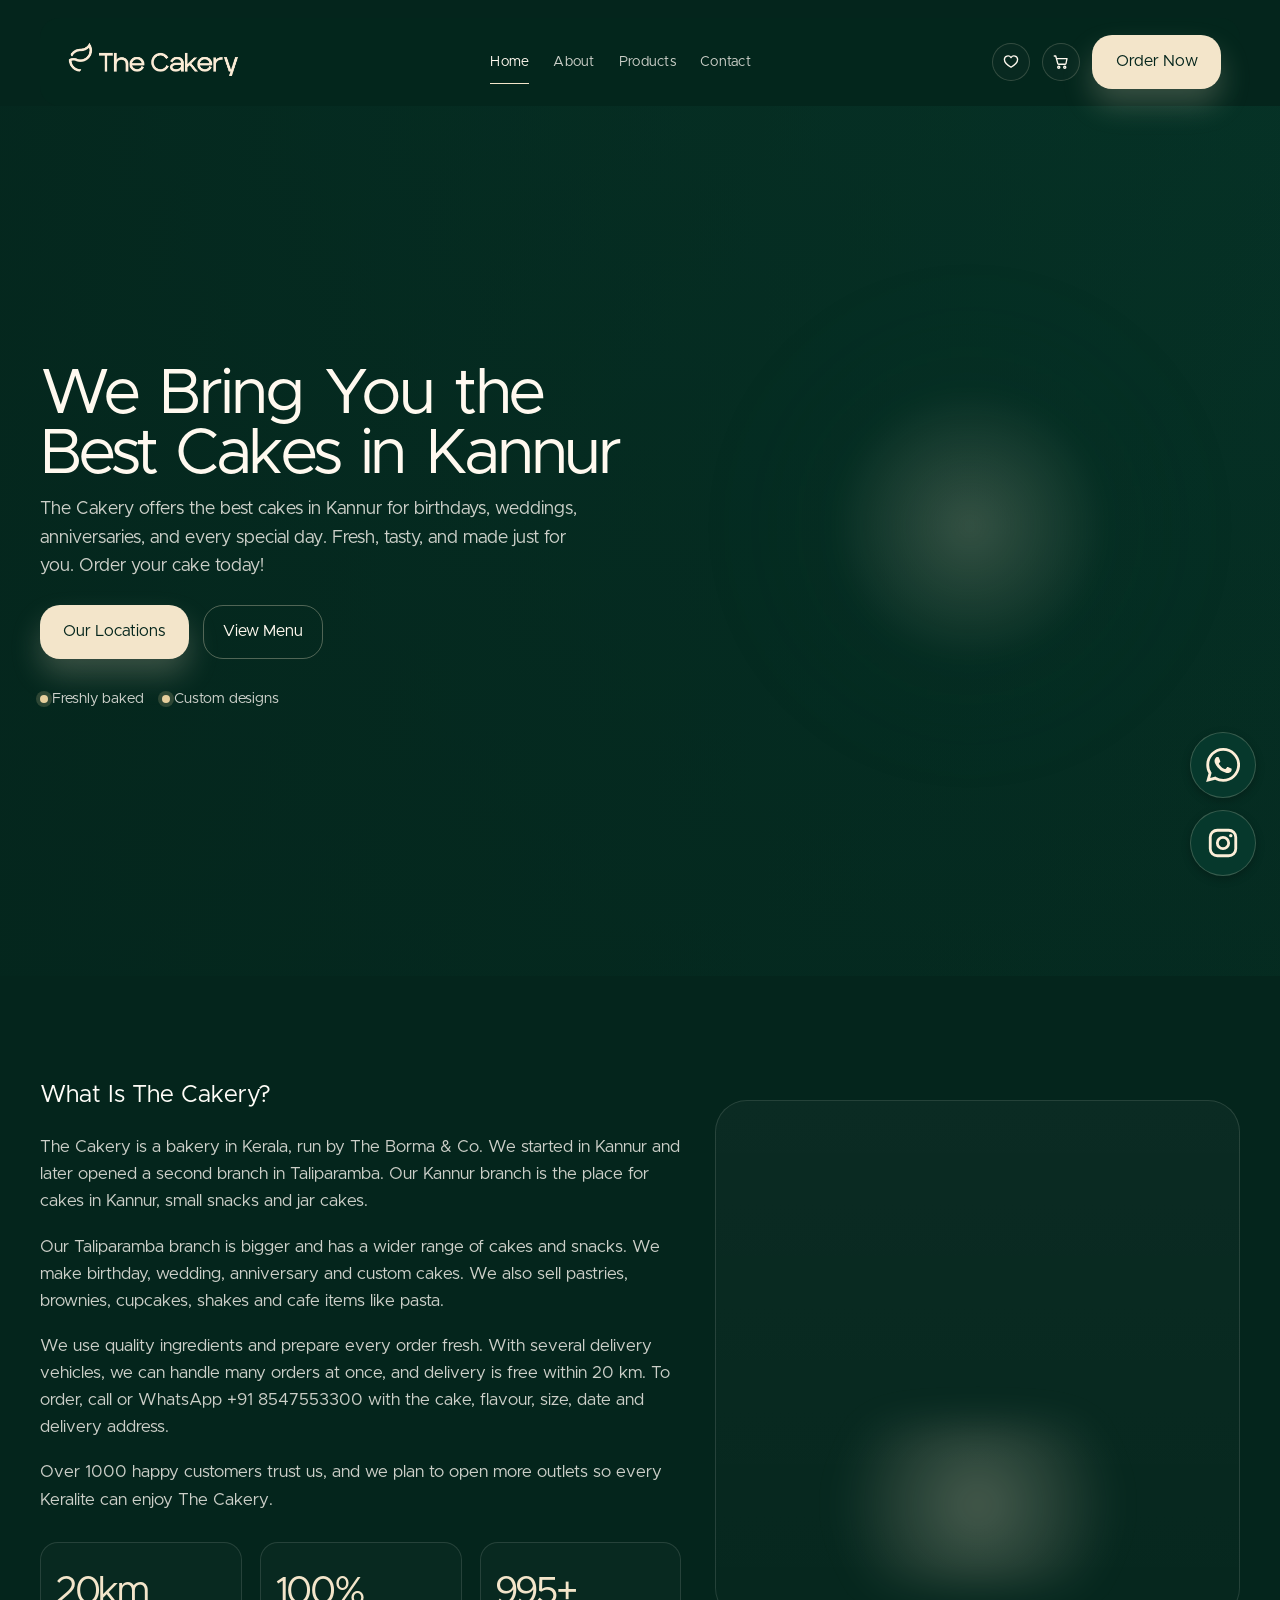
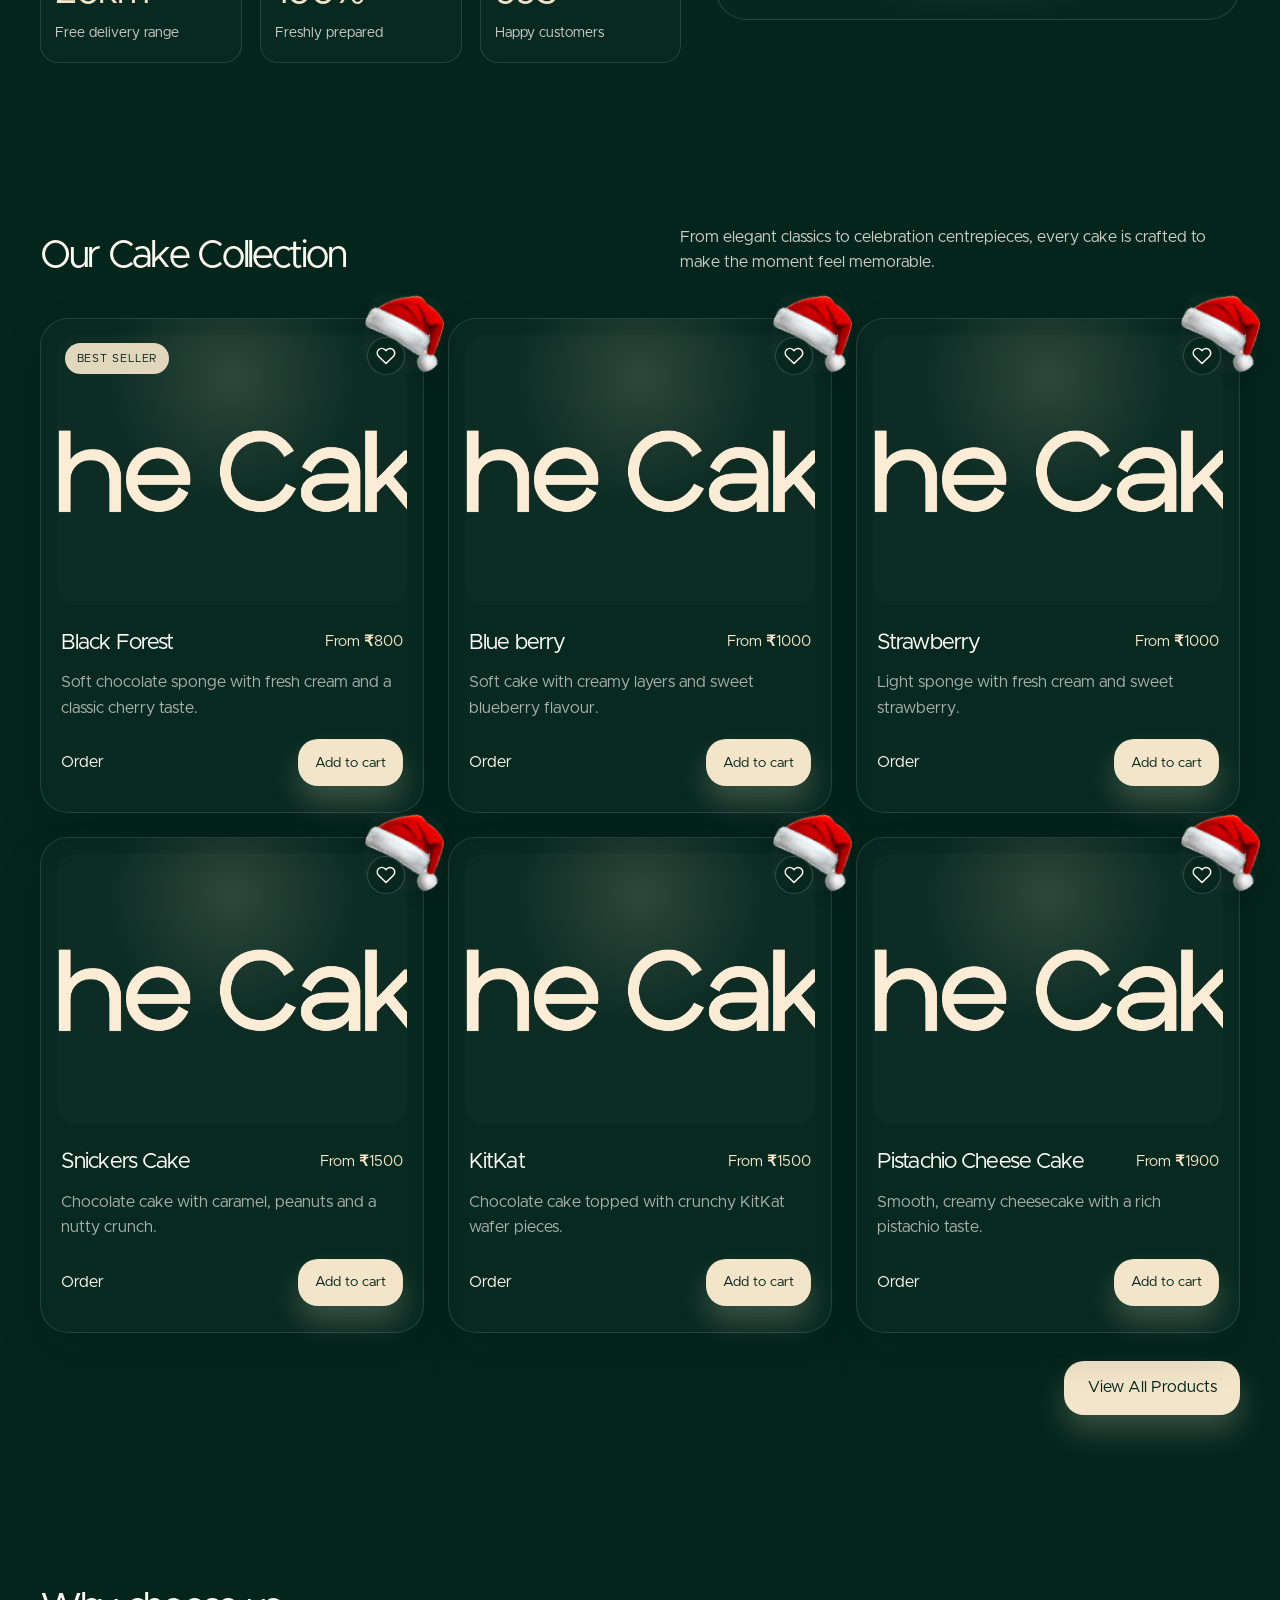
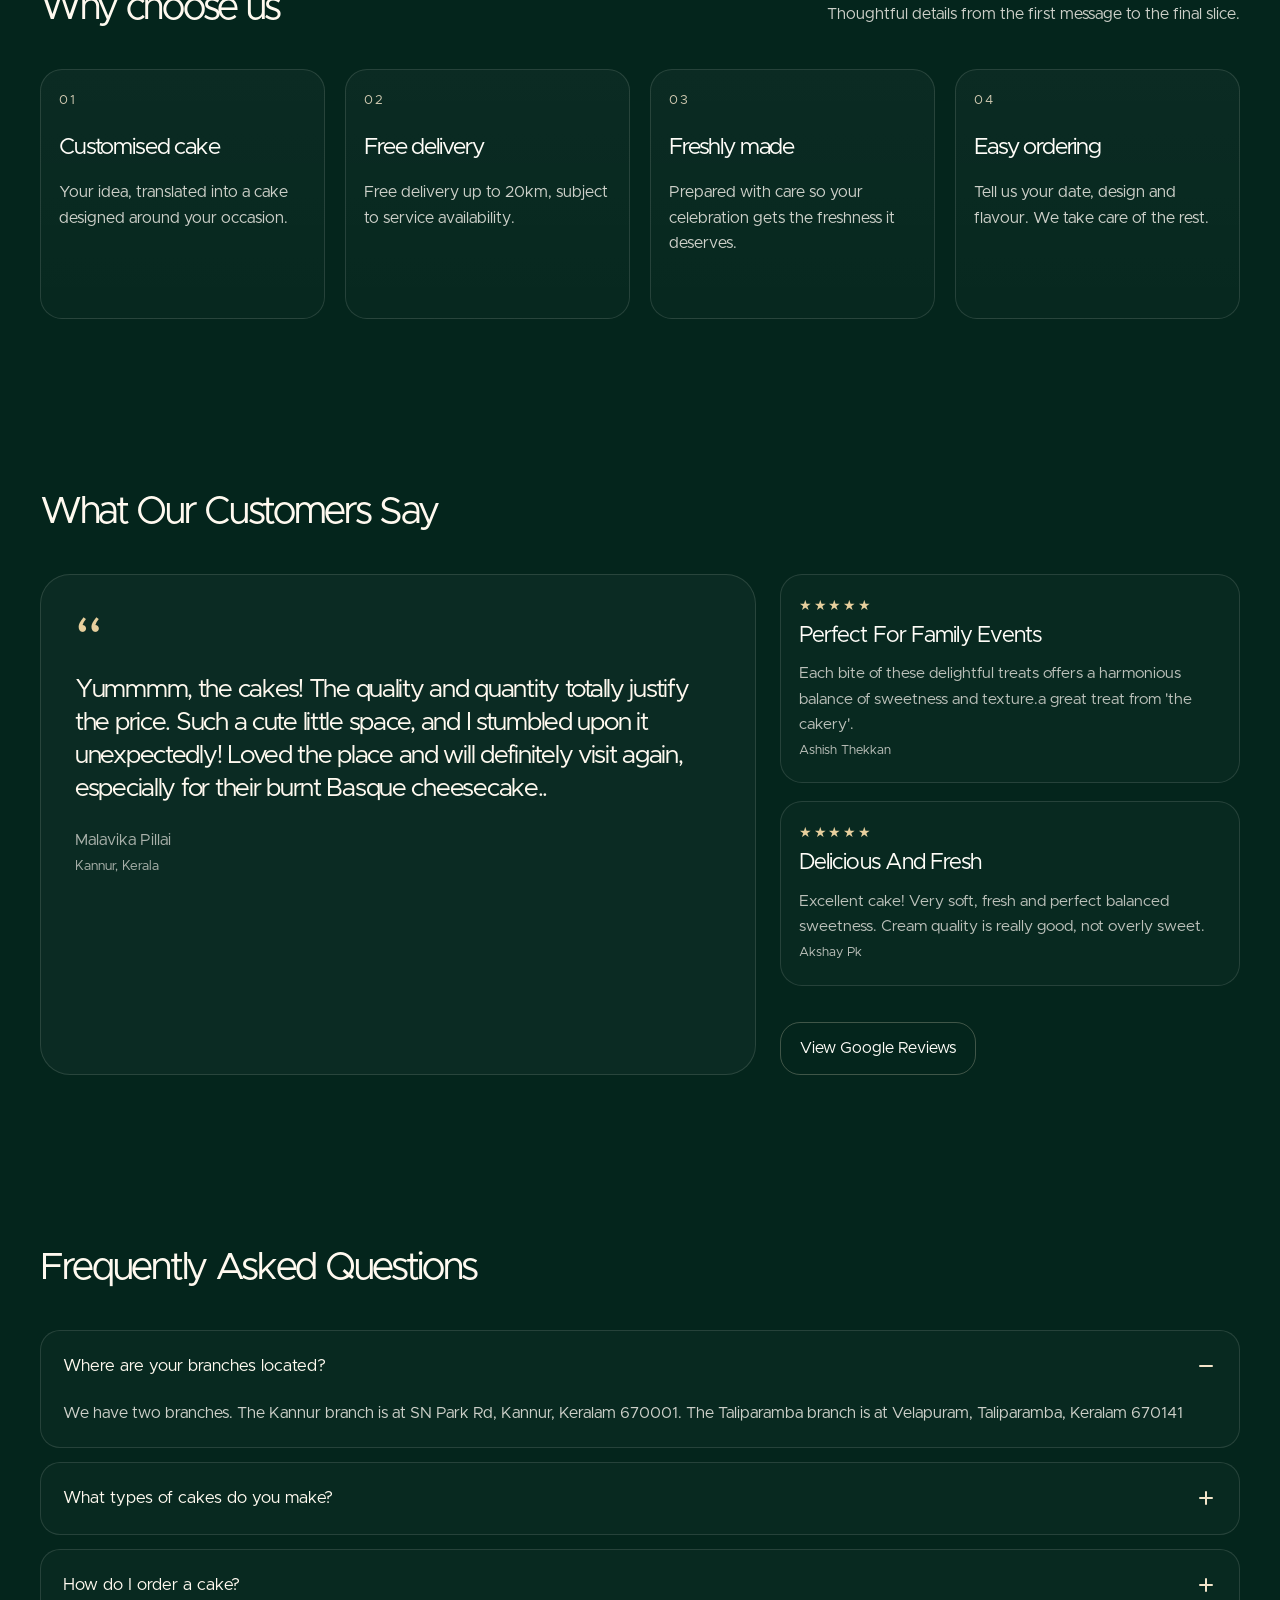
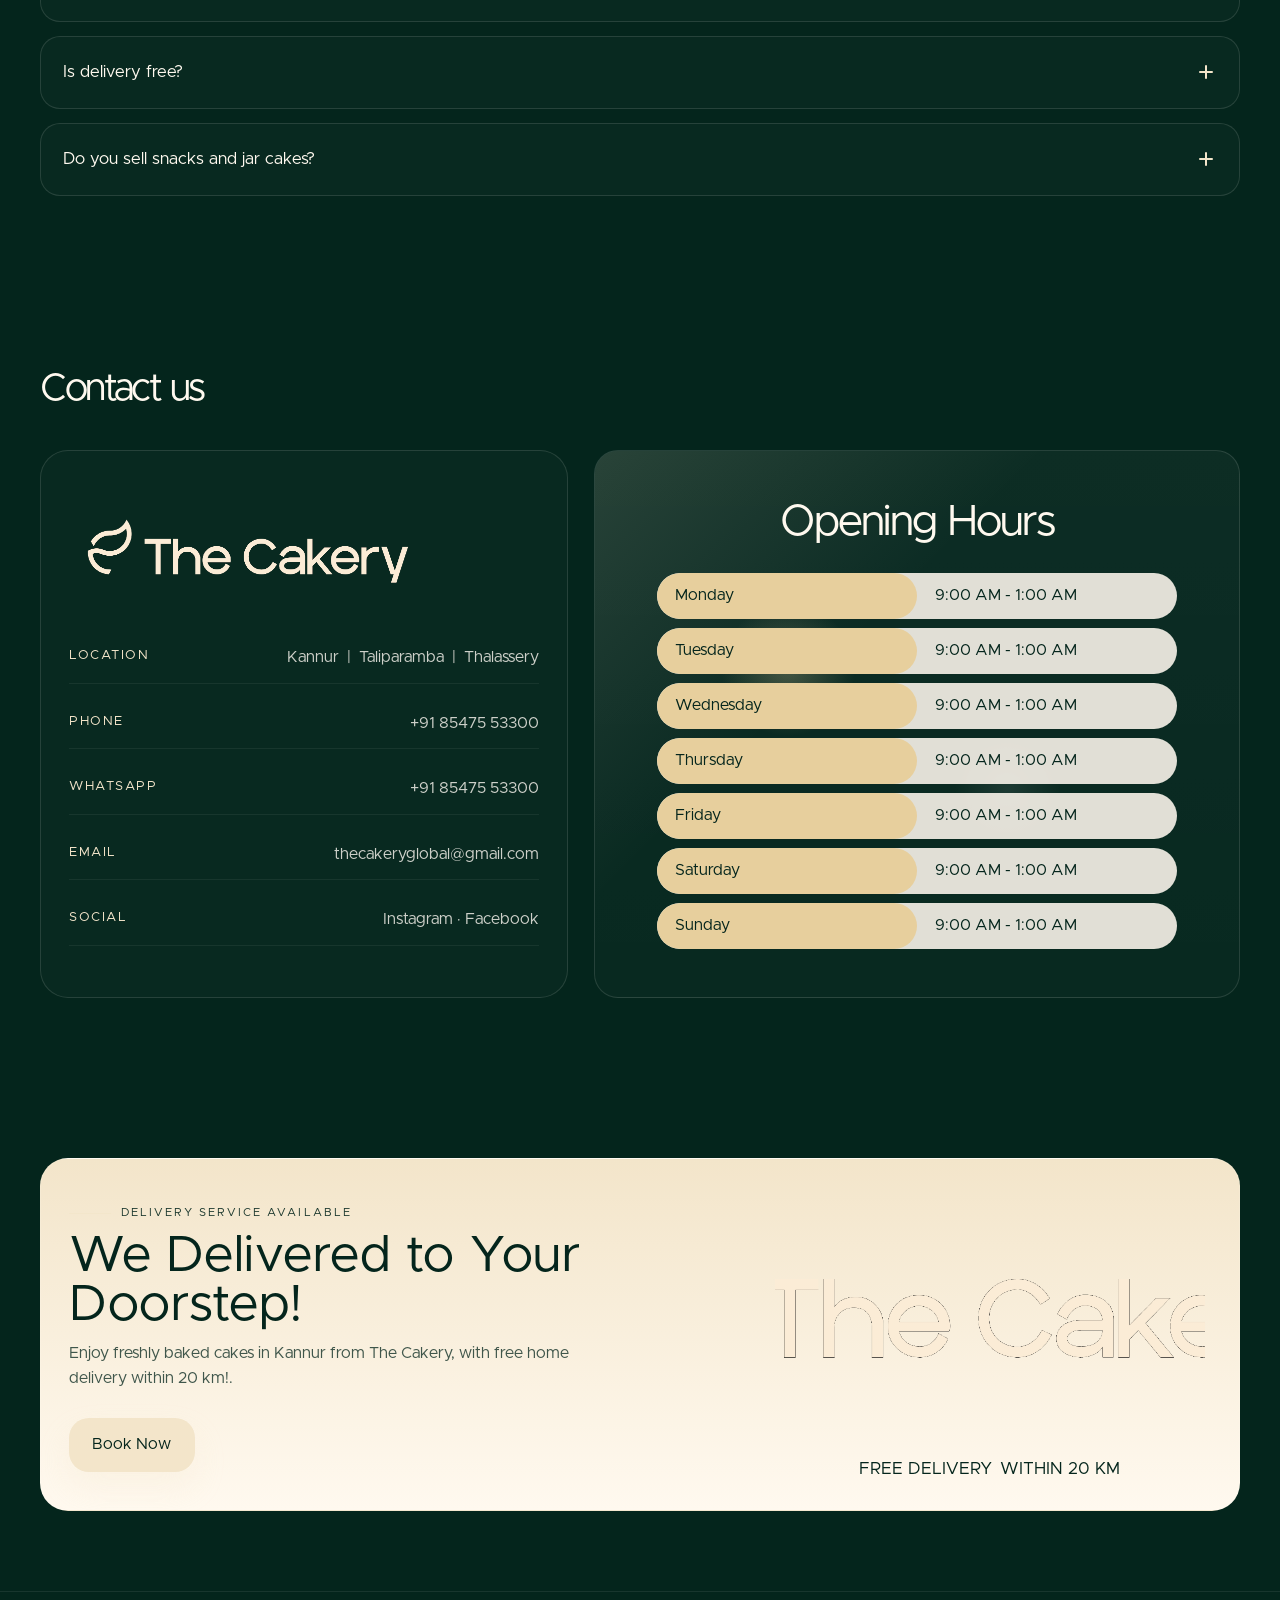
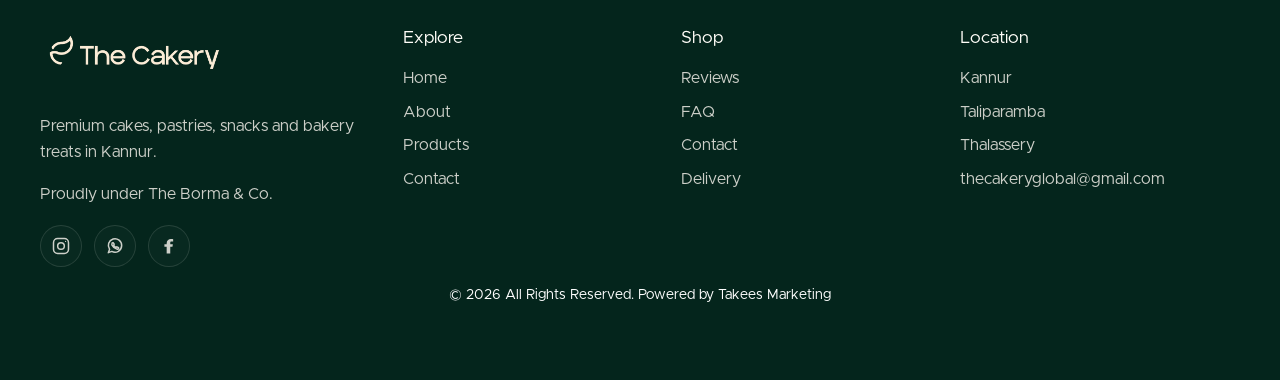
==== commit 8a4fae8c: "Update website" ====
--- a/index.html
+++ b/index.html
@@ -8,7 +8,7 @@
       content="Best cakes in Kannur with free delivery within 20 km. Birthday, wedding and custom cakes from ₹700. Order on WhatsApp."
     />
     <link rel="canonical" href="https://thecakery.in/">
-    <link rel="icon" href="./assets/Cakery-fav-icon.png">
+    <link rel="icon" href="/assets/Cakery-fav-icon.png">
     <!-- Open Graph: WhatsApp and social sharing preview -->
 <meta property="og:type" content="website">
 <meta property="og:site_name" content="The Cakery">
@@ -61,7 +61,7 @@
     <style>
       @font-face {
         font-family: "Metropolis"; 
-        src: url("./assets/Fonts Used/metropolis-regular.woff2") format("woff2");
+        src: url("/assets/Fonts Used/metropolis-regular.woff2") format("woff2");
         font-style: normal;
         font-weight: 100 900;
         font-display: swap;
@@ -391,7 +391,7 @@
 
       .hero-grid {
         position: relative;
-        z-index: 1;
+        z-index: 3;
         width: min(var(--max-width), calc(100% - 32px));
         min-height: calc(100vh - 120px);
         margin: 0 auto;
@@ -493,6 +493,7 @@
         filter: drop-shadow(0 28px 40px rgba(0, 0, 0, 0.22));
         transform: rotate(10deg);
       }
+
 
       @media (max-height: 820px) and (min-width: 1121px) {
         .hero-grid {
@@ -2238,38 +2239,39 @@
   }
 }
     </style>
+    <link rel="stylesheet" href="/seasonal/santa-hat.css" />
   </head>
   <body>
     <header class="site-header" id="top-header">
       <nav class="nav-shell" aria-label="Main navigation">
         <a href="#home" class="brand" aria-label="The Cakery home">
-          <img class="brand-logo" src="./assets/cakery-logo-transparent.png" alt="The Cakery" />
+          <img class="brand-logo" src="/assets/cakery-logo-transparent.png" alt="The Cakery" />
         </a>
 
         <ul class="nav-main" aria-label="Desktop navigation">
-          <li class="nav-item active"><a href="#home">Home</a></li>
-          <li class="nav-item"><a href="#about">About</a></li>
-          <li class="nav-item"><a href="#cakes">Cakes</a></li>
-          <li class="nav-item"><a href="#why">Why choose us</a></li>
+          <li class="nav-item active"><a href="/" aria-current="page">Home</a></li>
+          <li class="nav-item"><a href="/about/">About</a></li>
+          <li class="nav-item"><a href="/products/">Products</a></li>
+          <!-- <li class="nav-item"><a href="#why">Why choose us</a></li>
           <li class="nav-item"><a href="#reviews">Reviews</a></li>
-          <li class="nav-item"><a href="#faq">FAQ</a></li>
-          <li class="nav-item"><a href="#contact">Contact</a></li>
+          <li class="nav-item"><a href="#faq">FAQ</a></li> -->
+          <li class="nav-item"><a href="/contact/">Contact</a></li>
         </ul>
 
         <div class="nav-actions">
-          <a class="icon-button wishlist-link" href="./wishlist.html" aria-label="View your wishlist">
+          <a class="icon-button wishlist-link" href="/wishlist/" aria-label="View your wishlist">
             <svg class="icon" viewBox="0 0 24 24" fill="none" stroke="currentColor" stroke-width="1.8" stroke-linecap="round" stroke-linejoin="round" aria-hidden="true">
               <path d="M20.8 8.8c0 5.3-8.8 10.2-8.8 10.2S3.2 14.1 3.2 8.8A4.8 4.8 0 0 1 12 6.1a4.8 4.8 0 0 1 8.8 2.7Z"></path>
             </svg>
           </a>
-          <a class="icon-button cart-btn" href="./cart.html" aria-label="View your cart">
+          <a class="icon-button cart-btn" href="/cart/" aria-label="View your cart">
             <svg class="icon" viewBox="0 0 24 24" fill="none" stroke="currentColor" stroke-width="1.8" stroke-linecap="round" stroke-linejoin="round" aria-hidden="true">
               <circle cx="9" cy="19" r="1.4"></circle>
               <circle cx="17" cy="19" r="1.4"></circle>
               <path d="M3 4h2l2.7 10.2a1 1 0 0 0 1 .8h8.9a1 1 0 0 0 1-.76L20 7.5H7"></path>
             </svg>
           </a>
-          <a href="https://wa.me/918547553300" class="primary-btn" target="_blank" rel="noopener noreferrer">Order Now</a> 
+          <a href="tel:+918547553300" class="primary-btn" target="_blank" rel="noopener noreferrer">Order Now</a> 
           <button class="icon-button mobile-toggle" type="button" aria-label="Open menu" aria-expanded="false">
             <svg class="icon" viewBox="0 0 24 24" fill="none" stroke="currentColor" stroke-width="1.8" stroke-linecap="round" aria-hidden="true">
               <path d="M3 7h18M3 12h18M3 17h18"></path>
@@ -2283,19 +2285,16 @@
       <div class="mobile-menu-inner">
         <div class="mobile-head">
           <a href="#home" class="brand" aria-label="The Cakery home">
-            <img class="brand-logo" src="./assets/cakery-logo-transparent.png" alt="The Cakery" />
+            <img class="brand-logo" src="/assets/cakery-logo-transparent.png" alt="The Cakery" />
           </a>
           <button class="close-menu" type="button" aria-label="Close navigation">✕</button>
         </div>
 
         <ul class="mobile-list">
-          <li class="mobile-item"><a href="#home"><span>Home</span><span>01</span></a></li>
-          <li class="mobile-item"><a href="#about"><span>About</span><span>02</span></a></li>
-          <li class="mobile-item"><a href="#cakes"><span>Cakes</span><span>03</span></a></li>
-          <li class="mobile-item"><a href="#why"><span>Why choose us</span><span>06</span></a></li>
-          <li class="mobile-item"><a href="#reviews"><span>Reviews</span><span>07</span></a></li>
-          <li class="mobile-item"><a href="#faq"><span>FAQ</span><span>08</span></a></li>
-          <li class="mobile-item"><a href="#contact"><span>Contact</span><span>09</span></a></li>
+          <li class="mobile-item"><a href="/" aria-current="page"><span>Home</span><span>01</span></a></li>
+          <li class="mobile-item"><a href="/about/"><span>About</span><span>02</span></a></li>
+          <li class="mobile-item"><a href="/products/"><span>Products</span><span>03</span></a></li>
+          <li class="mobile-item"><a href="/contact/"><span>Contact</span><span>04</span></a></li>
         </ul>
 
         <div class="mobile-order">
@@ -2326,8 +2325,8 @@
               The Cakery offers the best cakes in Kannur for birthdays, weddings, anniversaries, and every special day. Fresh, tasty, and made just for you. Order your cake today!
             </p>
             <div class="hero-actions">
-              <a href="tel:+918547553300" class="primary-btn">Order your cake today</a>
-              <a href="./menu.html" class="secondary-btn">View Menu</a>
+              <a href="/locations/" class="primary-btn" aria-label="View Cakery locations in Kannur and Taliparamba">Our Locations</a>
+              <a href="/menu/" class="secondary-btn">View Menu</a>
             </div>
             <div class="mini-trust" aria-label="The Cakery trust indicators">
               <span><span class="dot" aria-hidden="true"></span> Freshly baked</span>
@@ -2367,7 +2366,7 @@
                 <p>Soft chocolate sponge with fresh cream and a classic cherry taste.</p>
                 <div class="product-actions">
                   <a class="text-link" href="tel:+918547553300">Order</a>
-                  <a class="primary-btn cart-cta" href="./cart.html?add=Black%20Forest&price=800">Add to cart</a>
+                  <a class="primary-btn cart-cta" href="/cart/?add=Black%20Forest&price=800">Add to cart</a>
                 </div>
               </div>
             </article>
@@ -2384,7 +2383,7 @@
                 <p>Soft cake with creamy layers and sweet blueberry flavour.</p>
                 <div class="product-actions">
                   <a class="text-link" href="tel:+918547553300">Order</a>
-                  <a class="primary-btn cart-cta" href="./cart.html?add=Blue%20berry&price=1000">Add to cart</a>
+                  <a class="primary-btn cart-cta" href="/cart/?add=Blue%20berry&price=1000">Add to cart</a>
                 </div>
               </div>
             </article>
@@ -2401,7 +2400,7 @@
                 <p>Light sponge with fresh cream and sweet strawberry.</p>
                 <div class="product-actions">
                   <a class="text-link" href="tel:+918547553300">Order</a>
-                  <a class="primary-btn cart-cta" href="./cart.html?add=Straw%20Berry&price=1000">Add to cart</a>
+                  <a class="primary-btn cart-cta" href="/cart/?add=Straw%20Berry&price=1000">Add to cart</a>
                 </div>
               </div>
             </article>
@@ -2418,7 +2417,7 @@
                 <p>Chocolate cake with caramel, peanuts and a nutty crunch.</p>
                 <div class="product-actions">
                   <a class="text-link" href="tel:+918547553300">Order</a>
-                  <a class="primary-btn cart-cta" href="./cart.html?add=Snickers%20Cake&price=1500">Add to cart</a>
+                  <a class="primary-btn cart-cta" href="/cart/?add=Snickers%20Cake&price=1500">Add to cart</a>
                 </div>
               </div>
             </article>
@@ -2435,7 +2434,7 @@
                 <p>Chocolate cake topped with crunchy KitKat wafer pieces.</p>
                 <div class="product-actions">
                   <a class="text-link" href="tel:+918547553300">Order</a>
-                  <a class="primary-btn cart-cta" href="./cart.html?add=KitKat&price=1500">Add to cart</a>
+                  <a class="primary-btn cart-cta" href="/cart/?add=KitKat&price=1500">Add to cart</a>
                 </div>
               </div>
             </article>
@@ -2452,13 +2451,13 @@
                 <p>Smooth, creamy cheesecake with a rich pistachio taste.</p>
                 <div class="product-actions">
                   <a class="text-link" href="tel:+918547553300">Order</a>
-                  <a class="primary-btn cart-cta" href="./cart.html?add=Pistachio%20Cheese%20Cake&price=1900">Add to cart</a>
+                  <a class="primary-btn cart-cta" href="/cart/?add=Pistachio%20Cheese%20Cake&price=1900">Add to cart</a>
                 </div>
               </div>
             </article>
           </div>
           <div class="collection-footer">
-            <a class="primary-btn" href="./products.html">View All Products <span aria-hidden="true"></span></a>
+            <a class="primary-btn" href="/products/">View All Products <span aria-hidden="true"></span></a>
           </div>
         </div>
       </section>
@@ -2670,7 +2669,7 @@
           <div class="contact-grid">
             <div class="contact-card">
               <!-- <p class="eyebrow">Kannur, Kerala</p> -->
-              <img class="contact-card-logo" src="./assets/cakery-logo-transparent.png" alt="The Cakery" />
+              <img class="contact-card-logo" src="/assets/cakery-logo-transparent.png" alt="The Cakery" />
               <div class="contact-list">
                 <div class="contact-item">
                   <strong>Location</strong>
@@ -2679,7 +2678,7 @@
                     <span aria-hidden="true">|</span>
                     <a href="https://www.google.com/maps/place/The+Cakery,+Taliparamba/@12.0418126,75.3616029,17z/data=!3m1!4b1!4m6!3m5!1s0x3ba43f002e11816b:0x3c5f12e0c2ec7258!8m2!3d12.0418074!4d75.3641778!16s%2Fg%2F11zdbv_xpz?authuser=0&amp;entry=ttu&amp;g_ep=EgoyMDI2MTAwNy4wIKXMDSoASAFQAw%3D%3D" target="_blank" rel="noopener noreferrer" aria-label="The Cakery, Taliparamba on Google Maps">Taliparamba</a>
                     <span aria-hidden="true">|</span>
-                    <a href="#" target="_blank" rel="noopener noreferrer" aria-label="The Cakery, Pappinisseri on Google Maps">Pappinisseri</a>
+                    <a href="#" target="_blank" rel="noopener noreferrer" aria-label="The Cakery, Pappinisseri on Google Maps">Thalassery</a>
                   </span>
                 </div>
                 <div class="contact-item">
@@ -2694,11 +2693,11 @@
                   <strong>Email</strong>
                   <a href="mailto:thecakeryglobal@gmail.com">thecakeryglobal@gmail.com</a>
                 </div>
-                
+
                 <div class="contact-item">
                 <strong>Social</strong>
             <span>
-               <a href="https://www.instagram.com/the_cakery.in?utm_source=ig_web_button_share_sheet&stkn=ZDNlZDc0MzIxNw==" target="_blank" rel="noopener noreferrer" style="color: inherit; text-decoration: none;">Instagram</a>
+               <a href="https://www.instagram.com/the_cakery.in/" target="_blank" rel="noopener noreferrer" style="color: inherit; text-decoration: none;">Instagram</a>
               &middot;
                <a href="https://www.facebook.com/share/1Kf7zpr5Tp/" target="_blank" rel="noopener noreferrer" style="color: inherit; text-decoration: none;">Facebook</a>
              </span>
@@ -2769,12 +2768,12 @@
       <div class="container footer-grid">
         <div>
           <a href="#home" class="brand" aria-label="The Cakery home">
-            <img class="brand-logo" src="./assets/cakery-logo-transparent.png" alt="The Cakery" />
+            <img class="brand-logo" src="/assets/cakery-logo-transparent.png" alt="The Cakery" />
           </a>
           <p>Premium cakes, pastries, snacks and bakery treats in Kannur.
           <p>Proudly under The Borma &amp; Co.</p>
           <div class="socials" aria-label="Social links">
-            <a href="https://www.instagram.com/the_cakery.in?utm_source=ig_web_button_share_sheet&stkn=ZDNlZDc0MzIxNw==" aria-label="Instagram">
+            <a href="https://www.instagram.com/the_cakery.in/" aria-label="Instagram">
               <svg viewBox="0 0 24 24" fill="none" stroke="currentColor" stroke-width="1.8" stroke-linecap="round" stroke-linejoin="round" aria-hidden="true">
                 <rect x="3" y="3" width="18" height="18" rx="5"></rect>
                 <circle cx="12" cy="12" r="4"></circle>
@@ -2799,9 +2798,9 @@
           <h3 style="margin: 0 0 14px; font-size: 1.1rem;">Explore</h3>
           <ul class="footer-links">
             <li><a href="#home">Home</a></li>
-            <li><a href="#about">About</a></li>
-            <li><a href="#cakes">Cakes</a></li>
-            <li><a href="./products.html">Products</a></li>
+            <li><a href="/about/">About</a></li>
+            <li><a href="/products/">Products</a></li>
+            <li><a href="/contact/">Contact</a></li>
           </ul>
         </div>
 
@@ -2810,7 +2809,7 @@
           <ul class="footer-links">
             <li><a href="#reviews">Reviews</a></li>
             <li><a href="#faq">FAQ</a></li>
-            <li><a href="#contact">Contact</a></li>
+            <li><a href="/contact/">Contact</a></li>
             <li><a href="tel:+918547553300">Delivery</a></li>
           </ul>
         </div>
@@ -2820,7 +2819,7 @@
           <ul class="footer-links">
             <li><a href="https://www.google.com/maps/place/The+Cakery/@11.8709391,75.3581511,17z/data=!3m1!4b1!4m6!3m5!1s0x3ba43d001789dff7:0xc208d4a071e9db2e!8m2!3d11.8709339!4d75.360726!16s%2Fg%2F11njfgp162?authuser=0&entry=ttu&g_ep=EgoyMDI2MTAwNy4wIKXMDSoASAFQAw%3D%3D" target="_blank" rel="noopener noreferrer" aria-label="Kannur location">Kannur</a></li>
             <li><a href="https://www.google.com/maps/place/The+Cakery,+Taliparamba/@12.0418126,75.3616029,17z/data=!3m1!4b1!4m6!3m5!1s0x3ba43f002e11816b:0x3c5f12e0c2ec7258!8m2!3d12.0418074!4d75.3641778!16s%2Fg%2F11zdbv_xpz?authuser=0&entry=ttu&g_ep=EgoyMDI2MTAwNy4wIKXMDSoASAFQAw%3D%3D" target="_blank" rel="noopener noreferrer" aria-label="Taliparamba location">Taliparamba</a></li>
-            <li>Pappinisseri</li>
+            <li>Thalassery</li>
             <li><a href="mailto:thecakeryglobal@gmail.com" aria-label="Email The Cakery">thecakeryglobal@gmail.com</a></li>
           </ul>
         </div>
@@ -2848,7 +2847,6 @@
         });
 
         const header = document.querySelector('.site-header');
-        const navLinks = [...document.querySelectorAll('.nav-item a, .mobile-item a')];
         const menuToggle = document.querySelector('.mobile-toggle');
         const mobileMenu = document.querySelector('.mobile-menu');
         const closeMenuButton = document.querySelector('.close-menu');
@@ -2863,50 +2861,6 @@
 
         window.addEventListener('scroll', handleScrollHeader, { passive: true });
         handleScrollHeader();
-
-        function setActiveLink() {
-          const sections = [...document.querySelectorAll('main section[id], section[id]')];
-          let currentId = 'home';
-
-          for (const section of sections) {
-            const rect = section.getBoundingClientRect();
-            if (rect.top <= 140 && rect.bottom >= 140) {
-              currentId = section.id;
-            }
-          }
-
-          navLinks.forEach((link) => {
-            const href = link.getAttribute('href');
-            const match = href && href.includes('#') ? href.slice(1) : '';
-            const parent = link.closest('.nav-item');
-
-            if (parent) {
-              parent.classList.toggle('active', match === currentId);
-            }
-          });
-        }
-
-        const observer = new IntersectionObserver(
-          (entries) => {
-            entries.forEach((entry) => {
-              if (entry.isIntersecting && entry.intersectionRatio > 0.5) {
-                const id = entry.target.id;
-                navLinks.forEach((link) => {
-                  const href = link.getAttribute('href');
-                  const match = href && href.includes('#') ? href.slice(1) : '';
-                  const parent = link.closest('.nav-item');
-                  if (parent) {
-                    parent.classList.toggle('active', match === id);
-                  }
-                });
-              }
-            });
-          },
-          { threshold: [0.4, 0.6, 0.8] }
-        );
-
-        document.querySelectorAll('section[id]').forEach((section) => observer.observe(section));
-        window.addEventListener('scroll', setActiveLink, { passive: true });
 
         function toggleMenu(forceState) {
           const nextState = typeof forceState === 'boolean' ? forceState : !mobileMenu.classList.contains('open');
@@ -3080,12 +3034,12 @@
               setWishlist(wishlist);
             }
 
-            window.location.href = './wishlist.html';
+            window.location.href = '/wishlist/';
           });
         });
 
         const motionPreference = window.matchMedia('(prefers-reduced-motion: reduce)');
-        const localImageFallback = './assets/cakery-logo-transparent.png';
+        const localImageFallback = '/assets/cakery-logo-transparent.png';
         document.querySelectorAll('img').forEach((image) => {
           const useFallback = () => {
             if (image.dataset.fallbackApplied) return;
@@ -3146,7 +3100,7 @@
 
   <!-- Instagram Brand Icon -->
   <a
-    href="https://www.instagram.com/the_cakery.in?utm_source=ig_web_button_share_sheet&amp;exln=ZDNlZDc0MzIxNw=="
+    href="https://www.instagram.com/the_cakery.in/"
     class="social-icon"
     target="_blank"
     rel="noopener noreferrer"
@@ -3170,5 +3124,7 @@
     </svg>
   </a>
 </div>
+
+    <script src="/seasonal/santa-hat.js"></script>
   </body>
 </html>
--- a/seasonal/santa-hat.css
+++ b/seasonal/santa-hat.css
@@ -0,0 +1,37 @@
+.product-card,
+.best-card,
+.wishlist-card {
+  position: relative;
+  overflow: visible;
+}
+
+.product-card > .cakery-santa-hat,
+.best-card > .cakery-santa-hat,
+.wishlist-card > .cakery-santa-hat {
+  position: absolute;
+  z-index: 20;
+  top: -24px;
+  right: -18px;
+  width: clamp(78px, 16%, 112px);
+  height: auto;
+  max-width: none;
+  object-fit: contain;
+  pointer-events: none;
+  filter: drop-shadow(0 8px 10px rgba(2, 15, 11, 0.34));
+  transform: rotate(5deg);
+  transform-origin: 55% 78%;
+}
+
+.wishlist-btn {
+  z-index: 30;
+}
+
+@media (max-width: 700px) {
+  .product-card > .cakery-santa-hat,
+  .best-card > .cakery-santa-hat,
+  .wishlist-card > .cakery-santa-hat {
+    top: -18px;
+    right: -10px;
+    width: clamp(68px, 20%, 92px);
+  }
+}
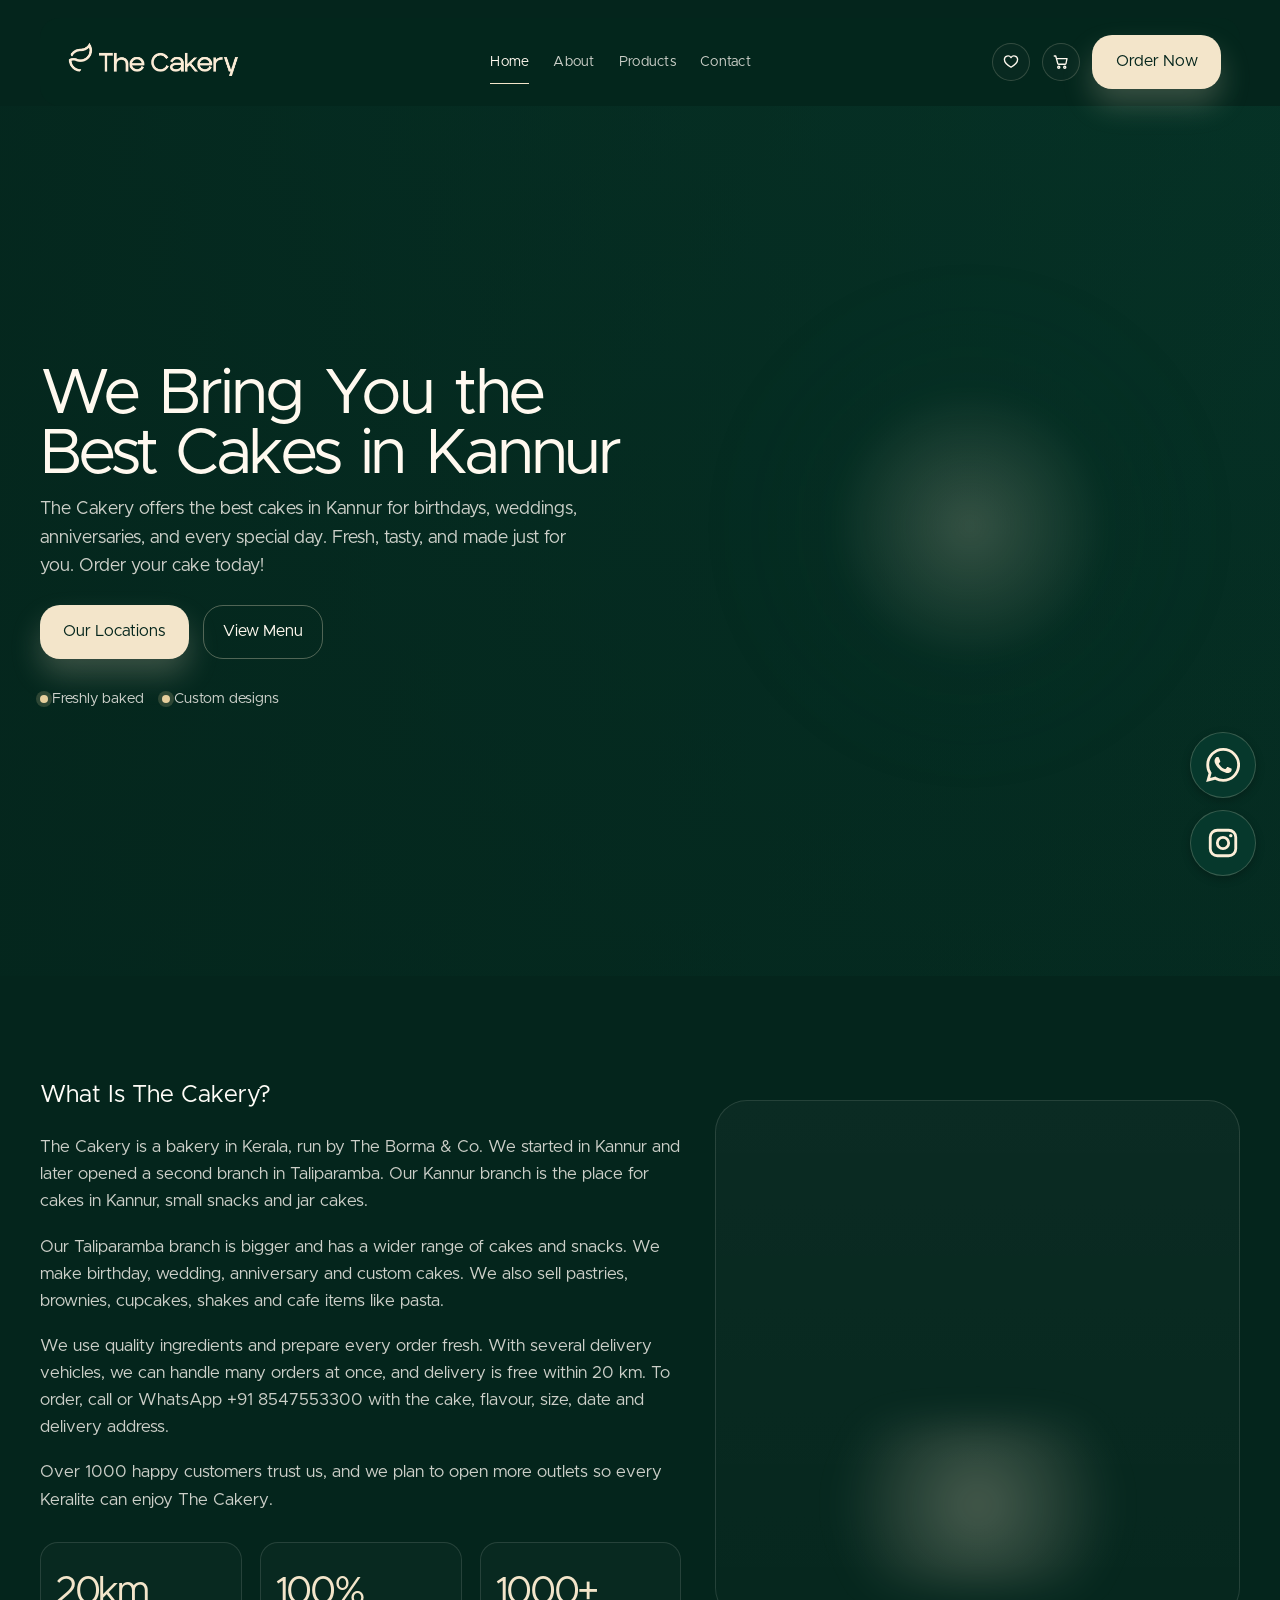
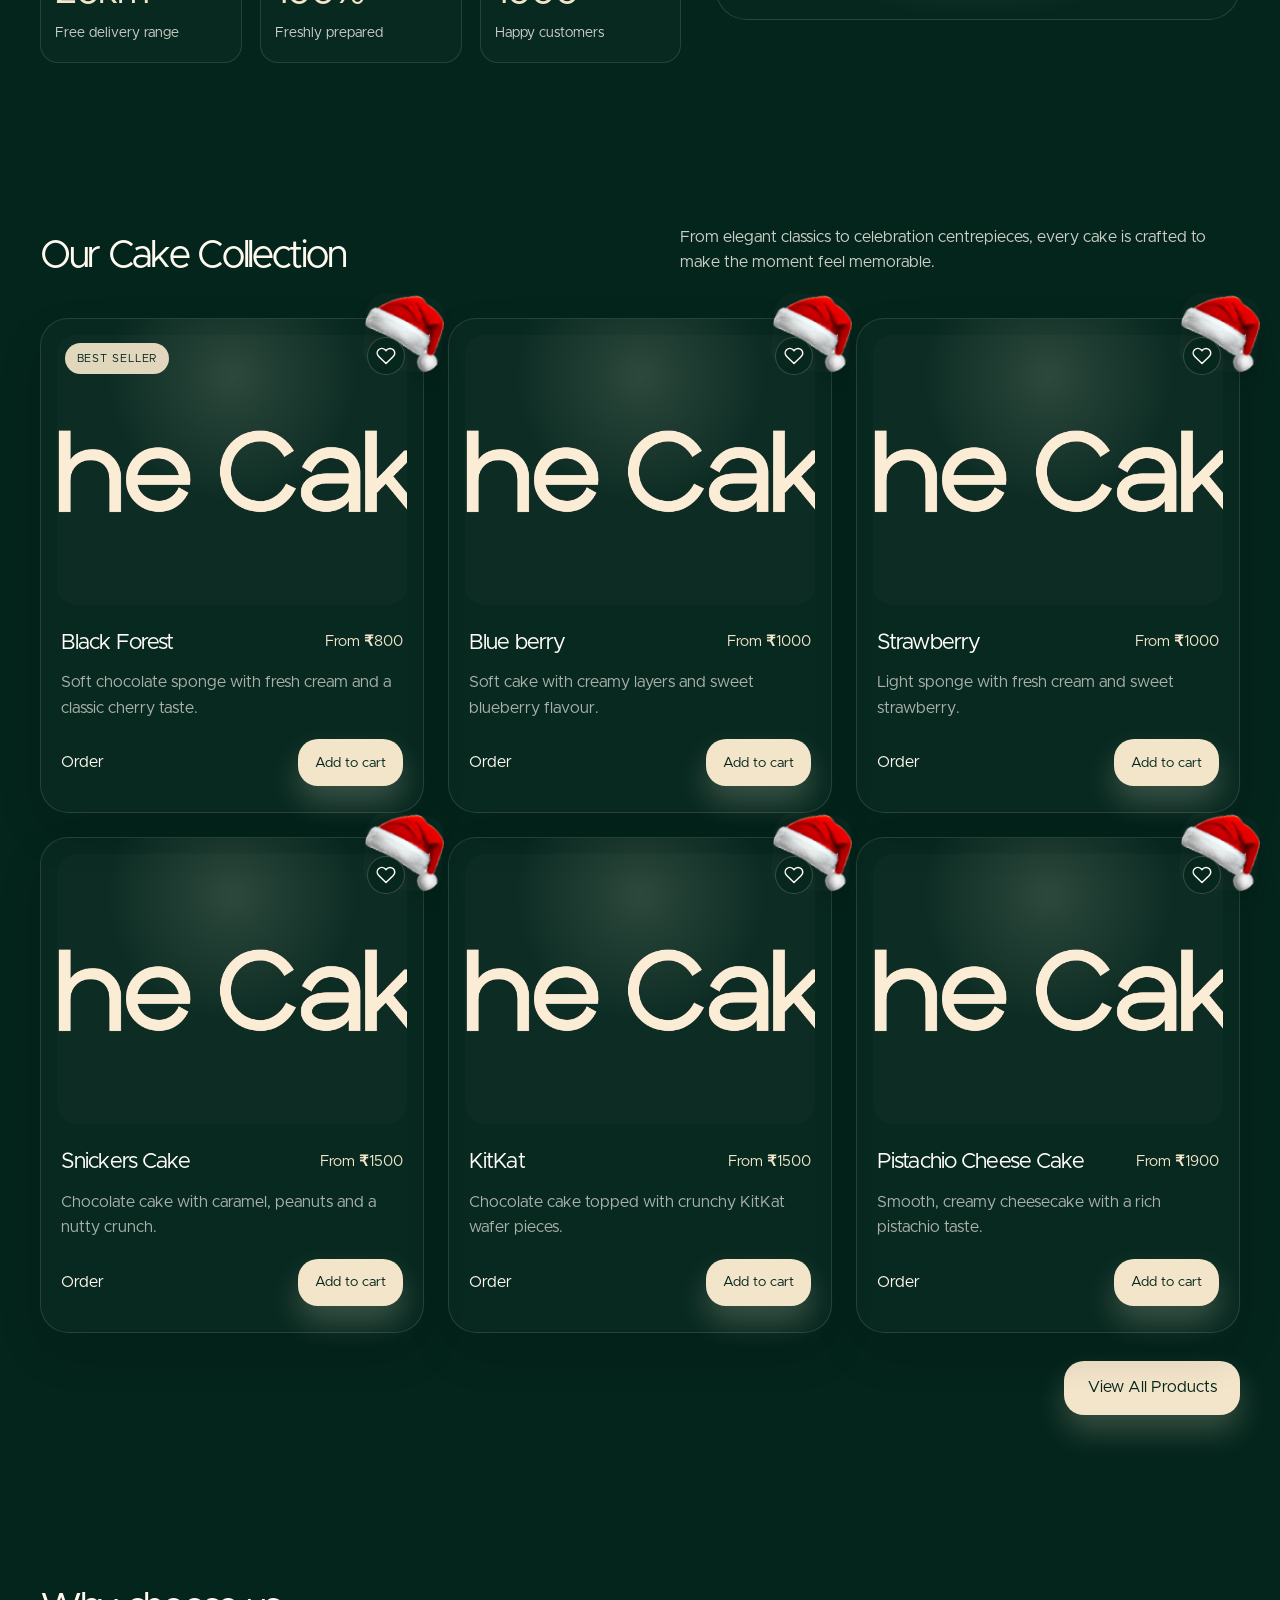
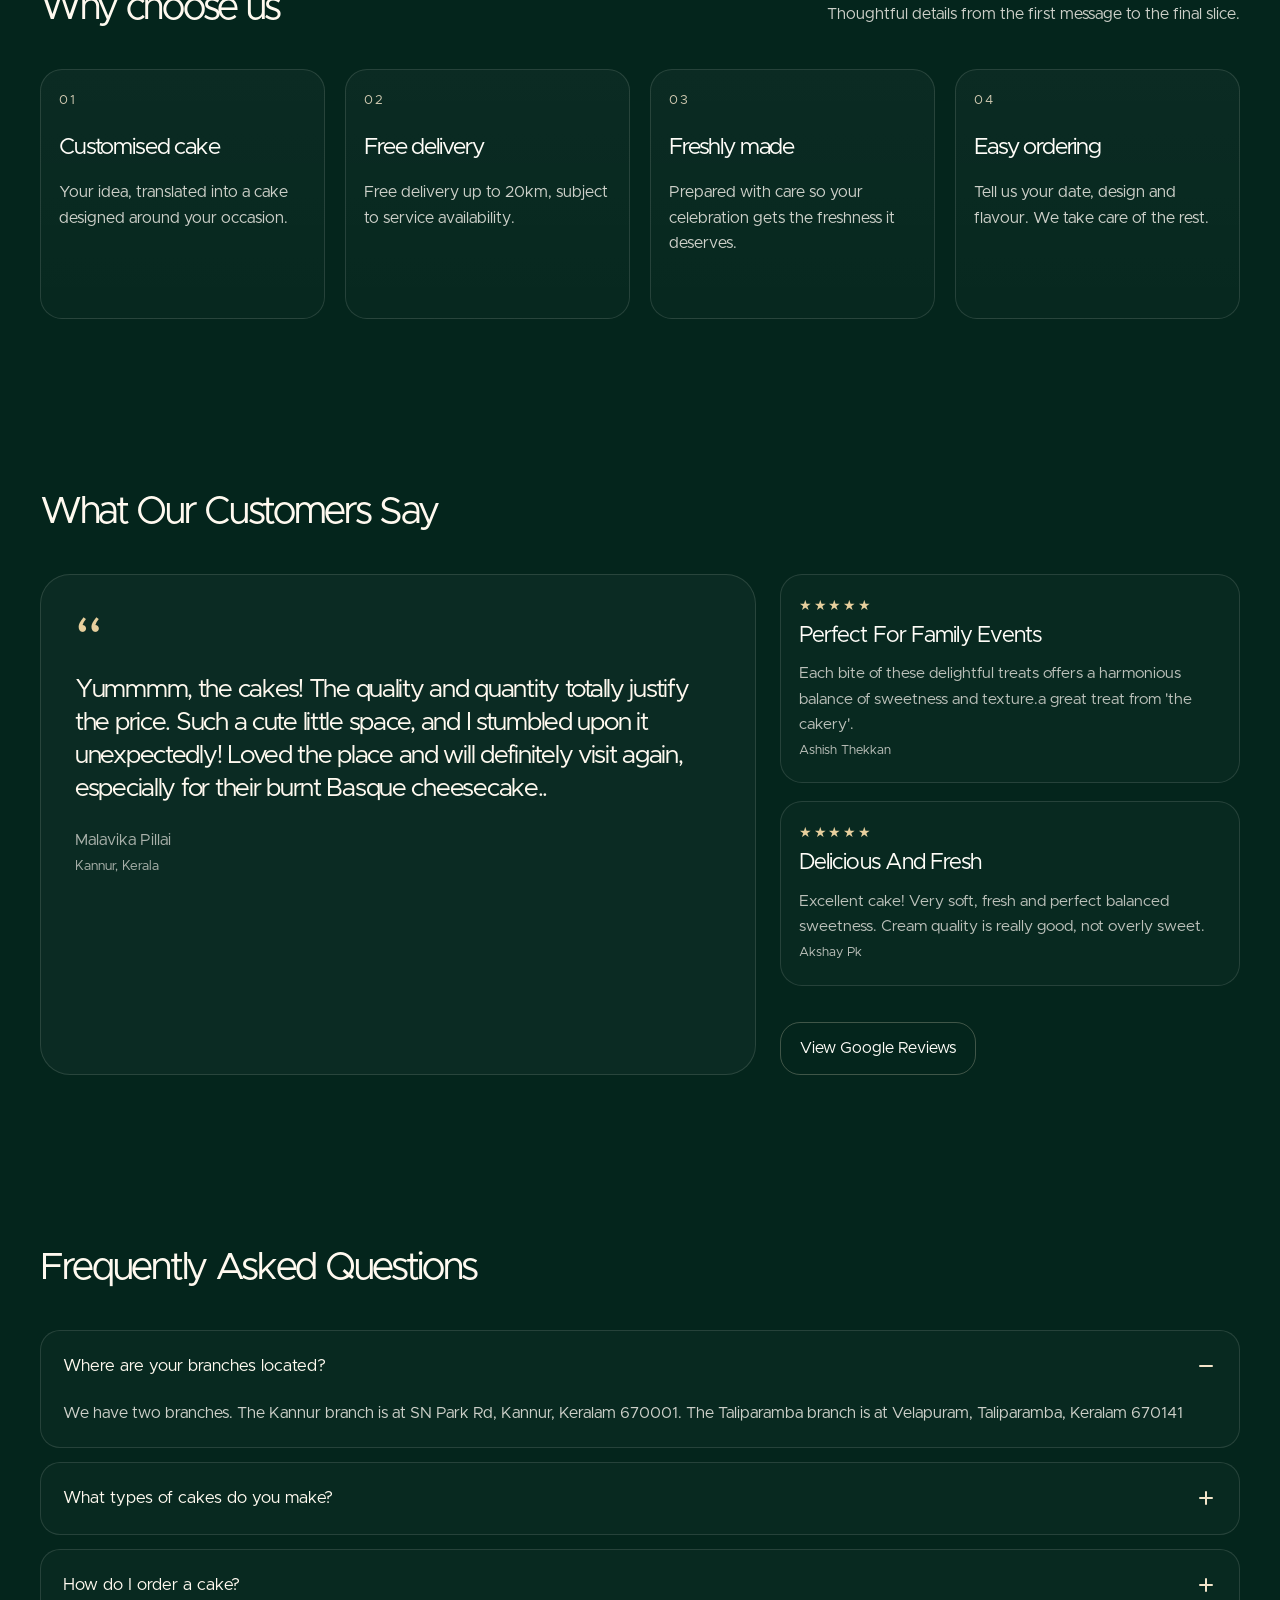
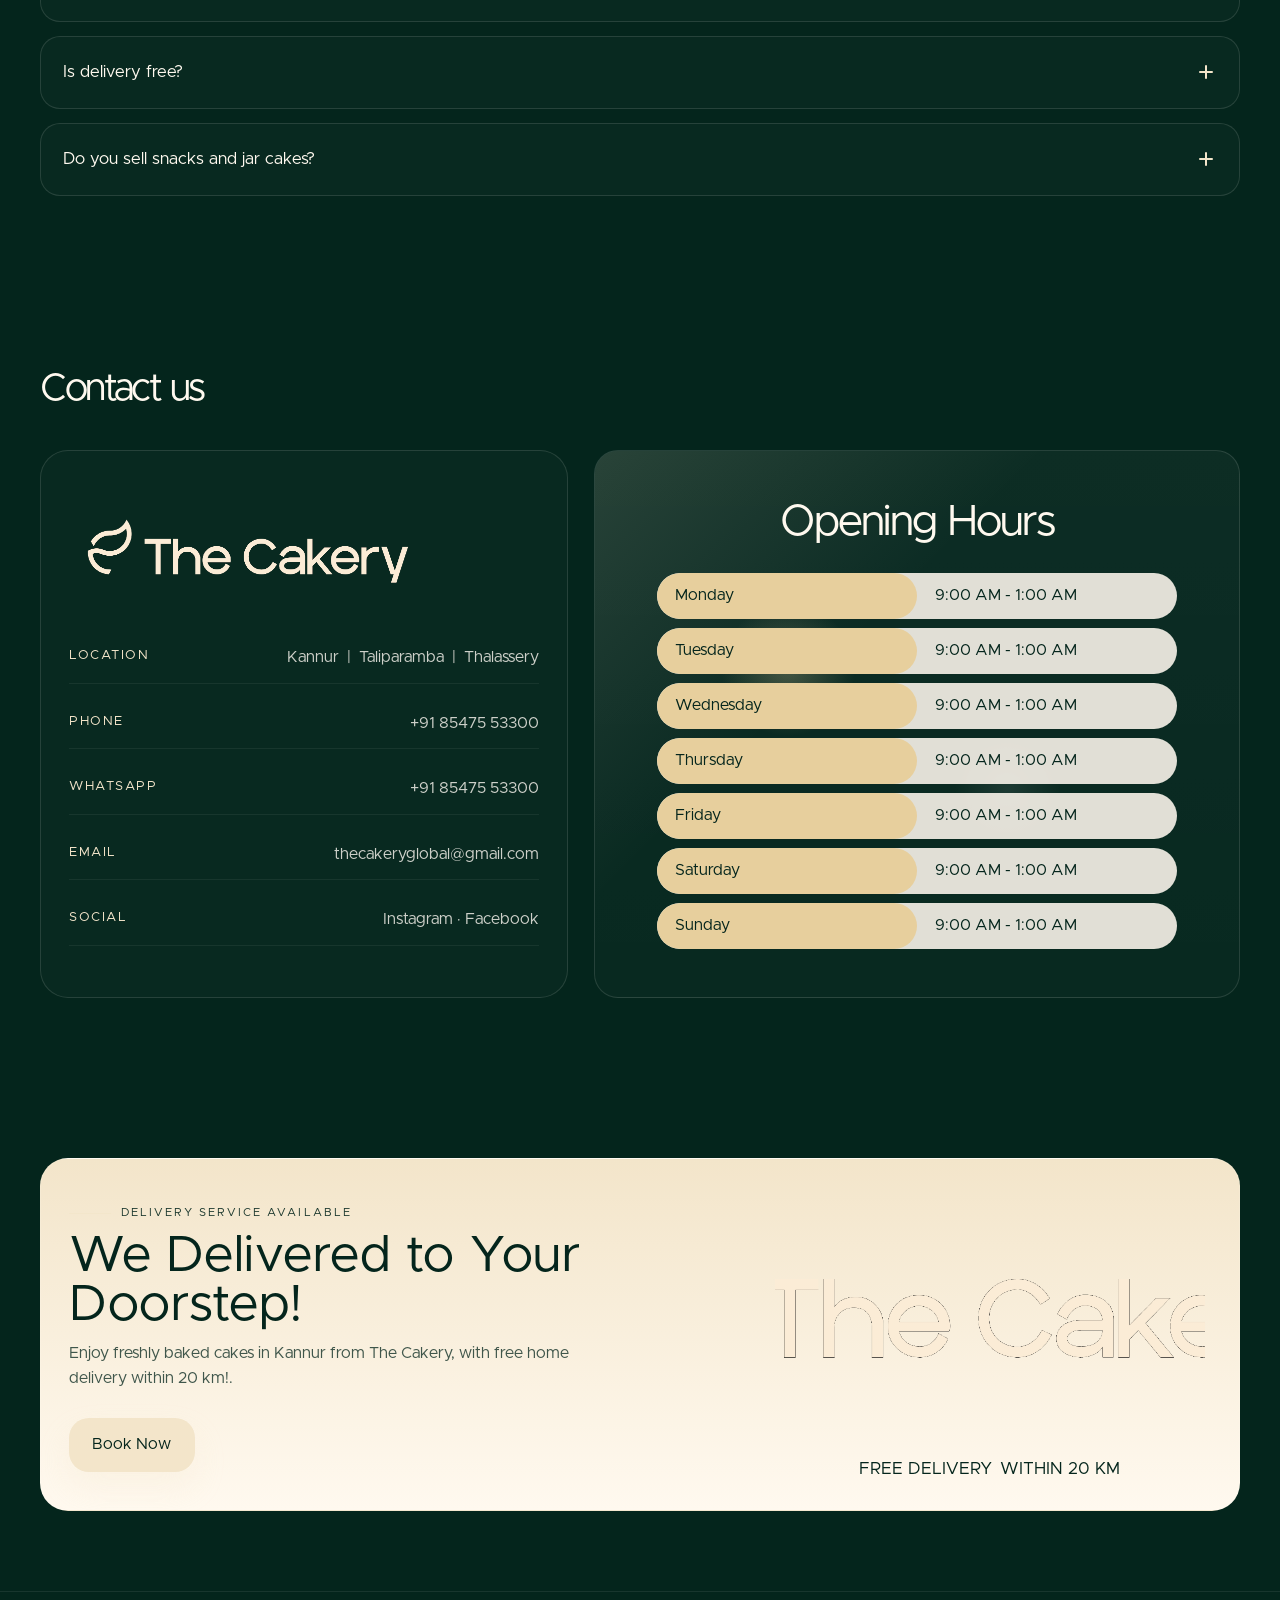
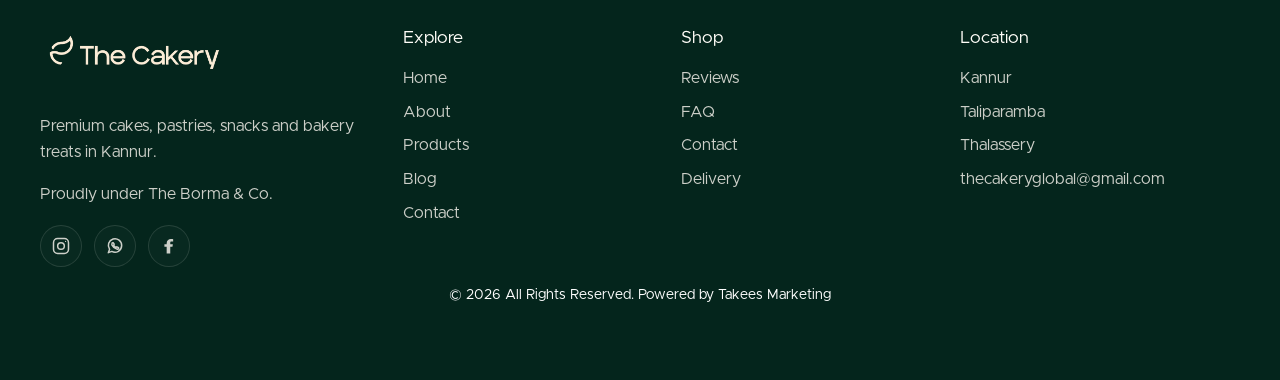
==== commit eba80cdb: "Update website" ====
--- a/index.html
+++ b/index.html
@@ -2800,6 +2800,7 @@
             <li><a href="#home">Home</a></li>
             <li><a href="/about/">About</a></li>
             <li><a href="/products/">Products</a></li>
+            <li><a href="/blog/">Blog</a></li>
             <li><a href="/contact/">Contact</a></li>
           </ul>
         </div>
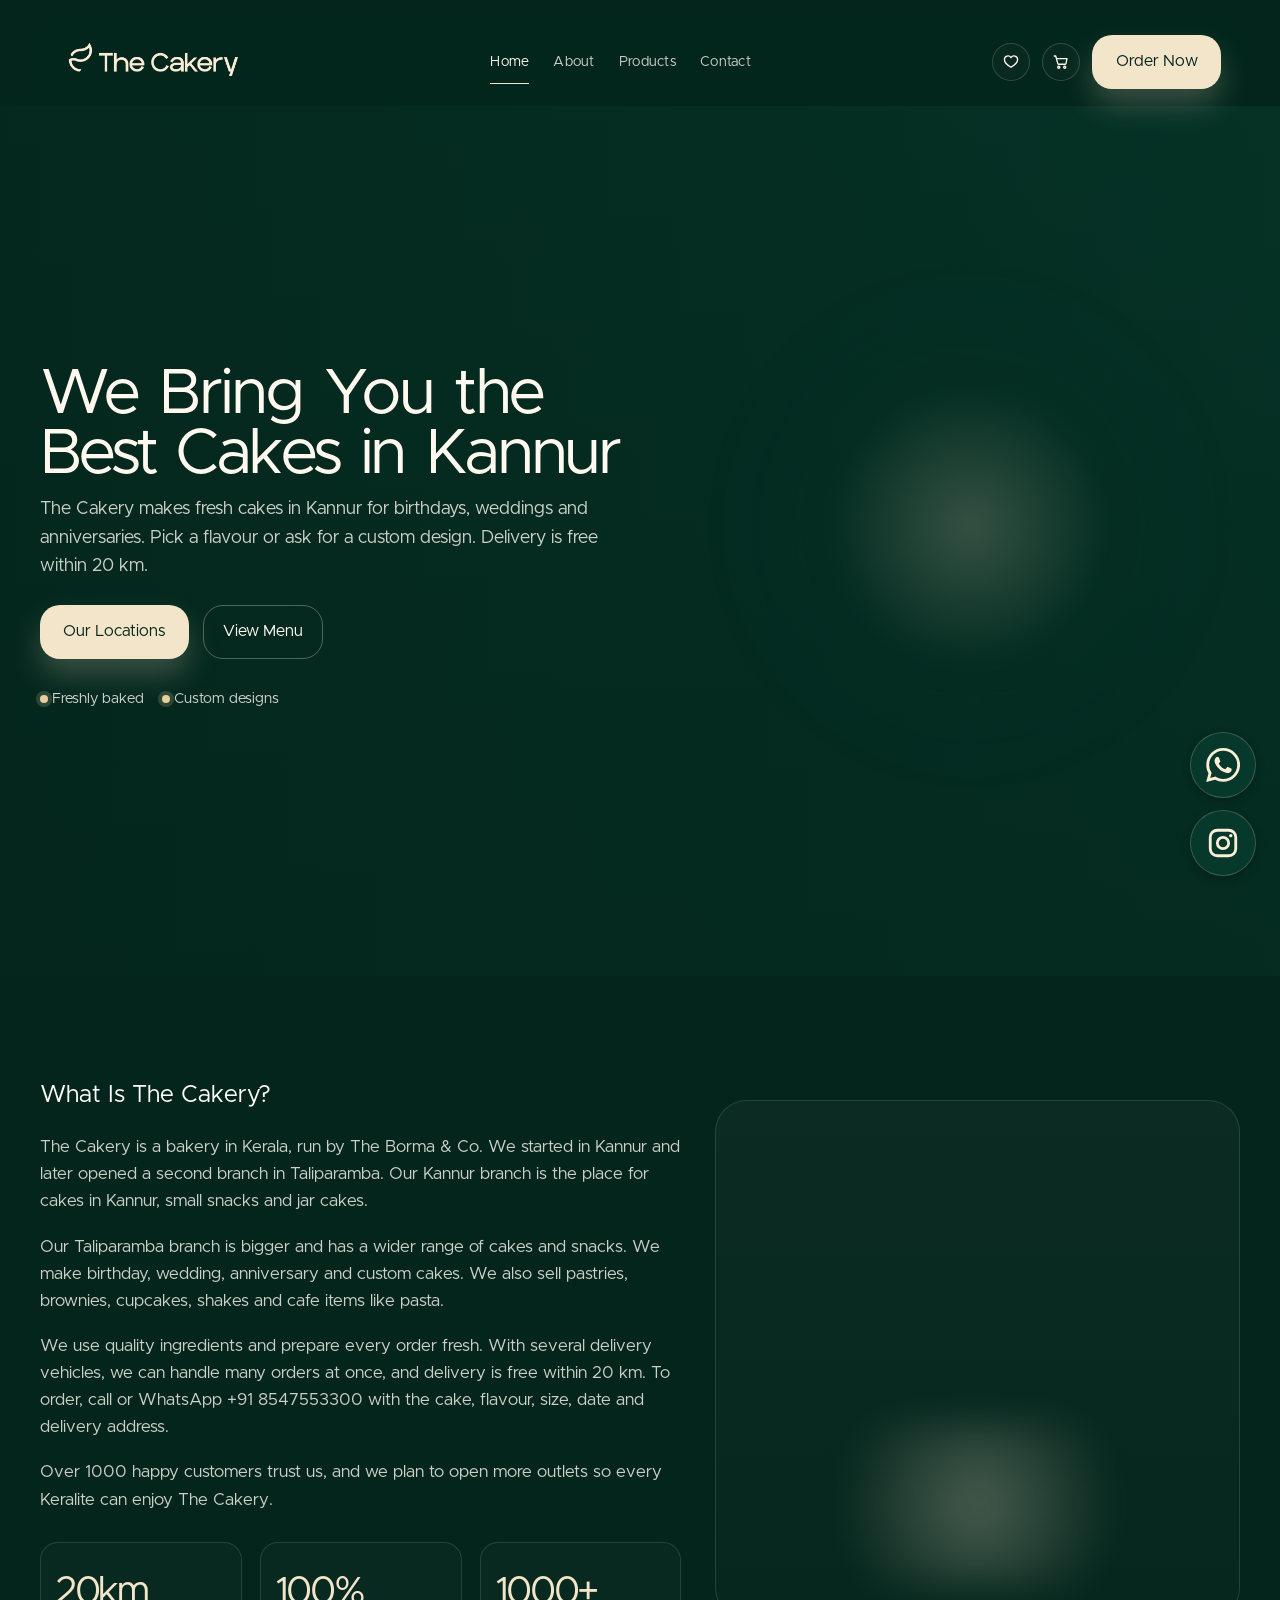
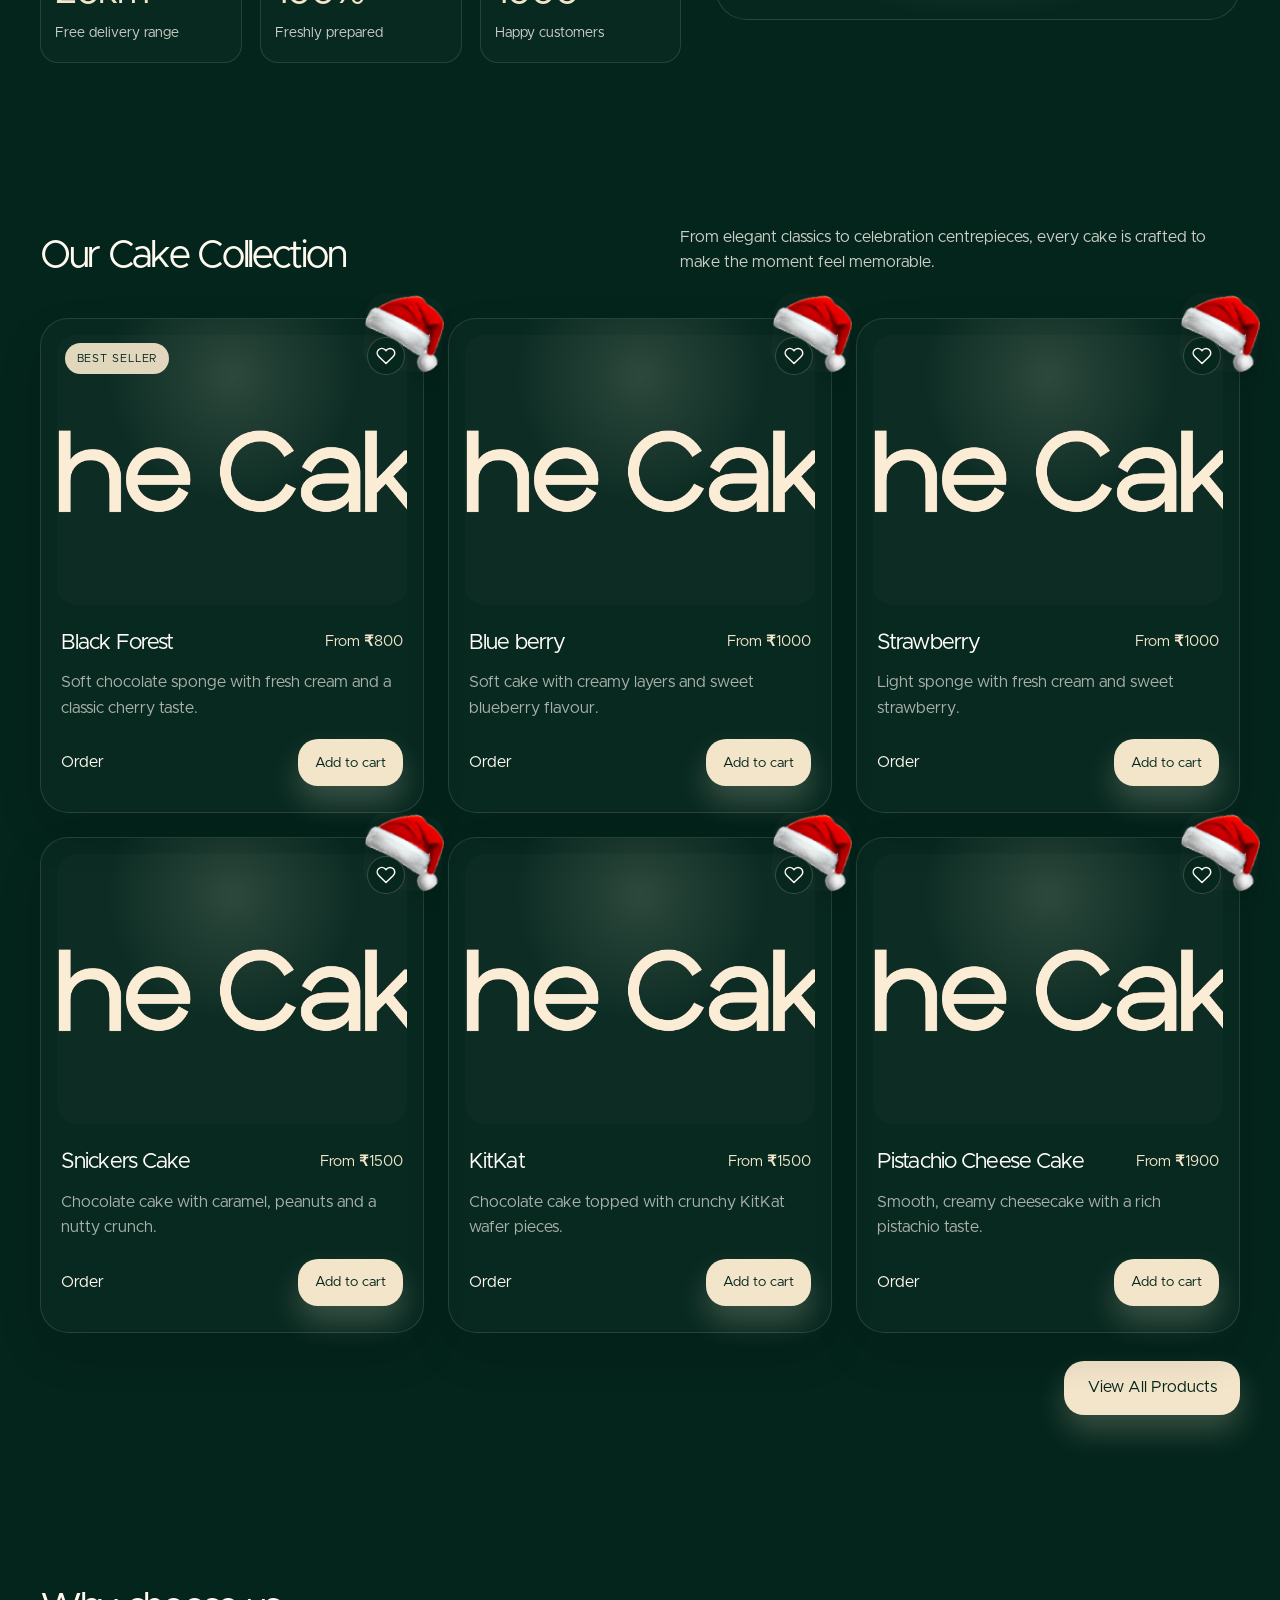
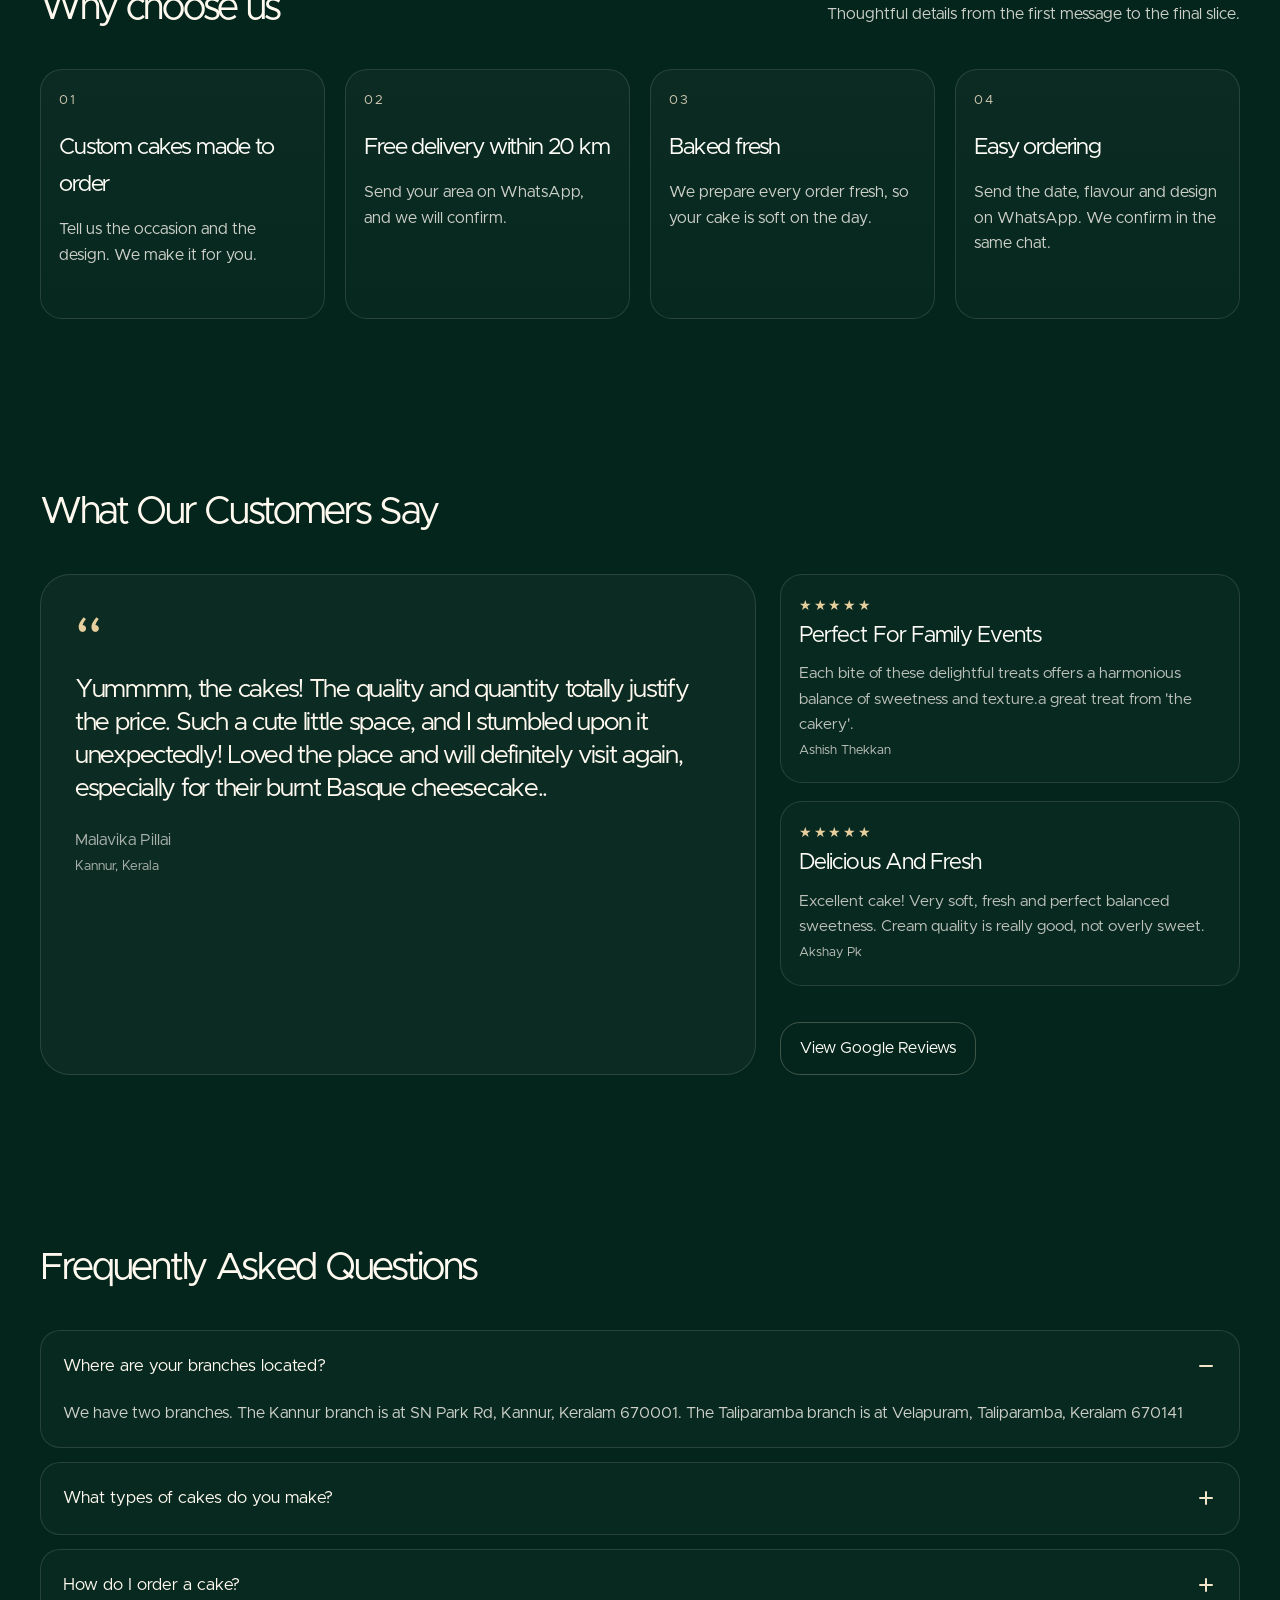
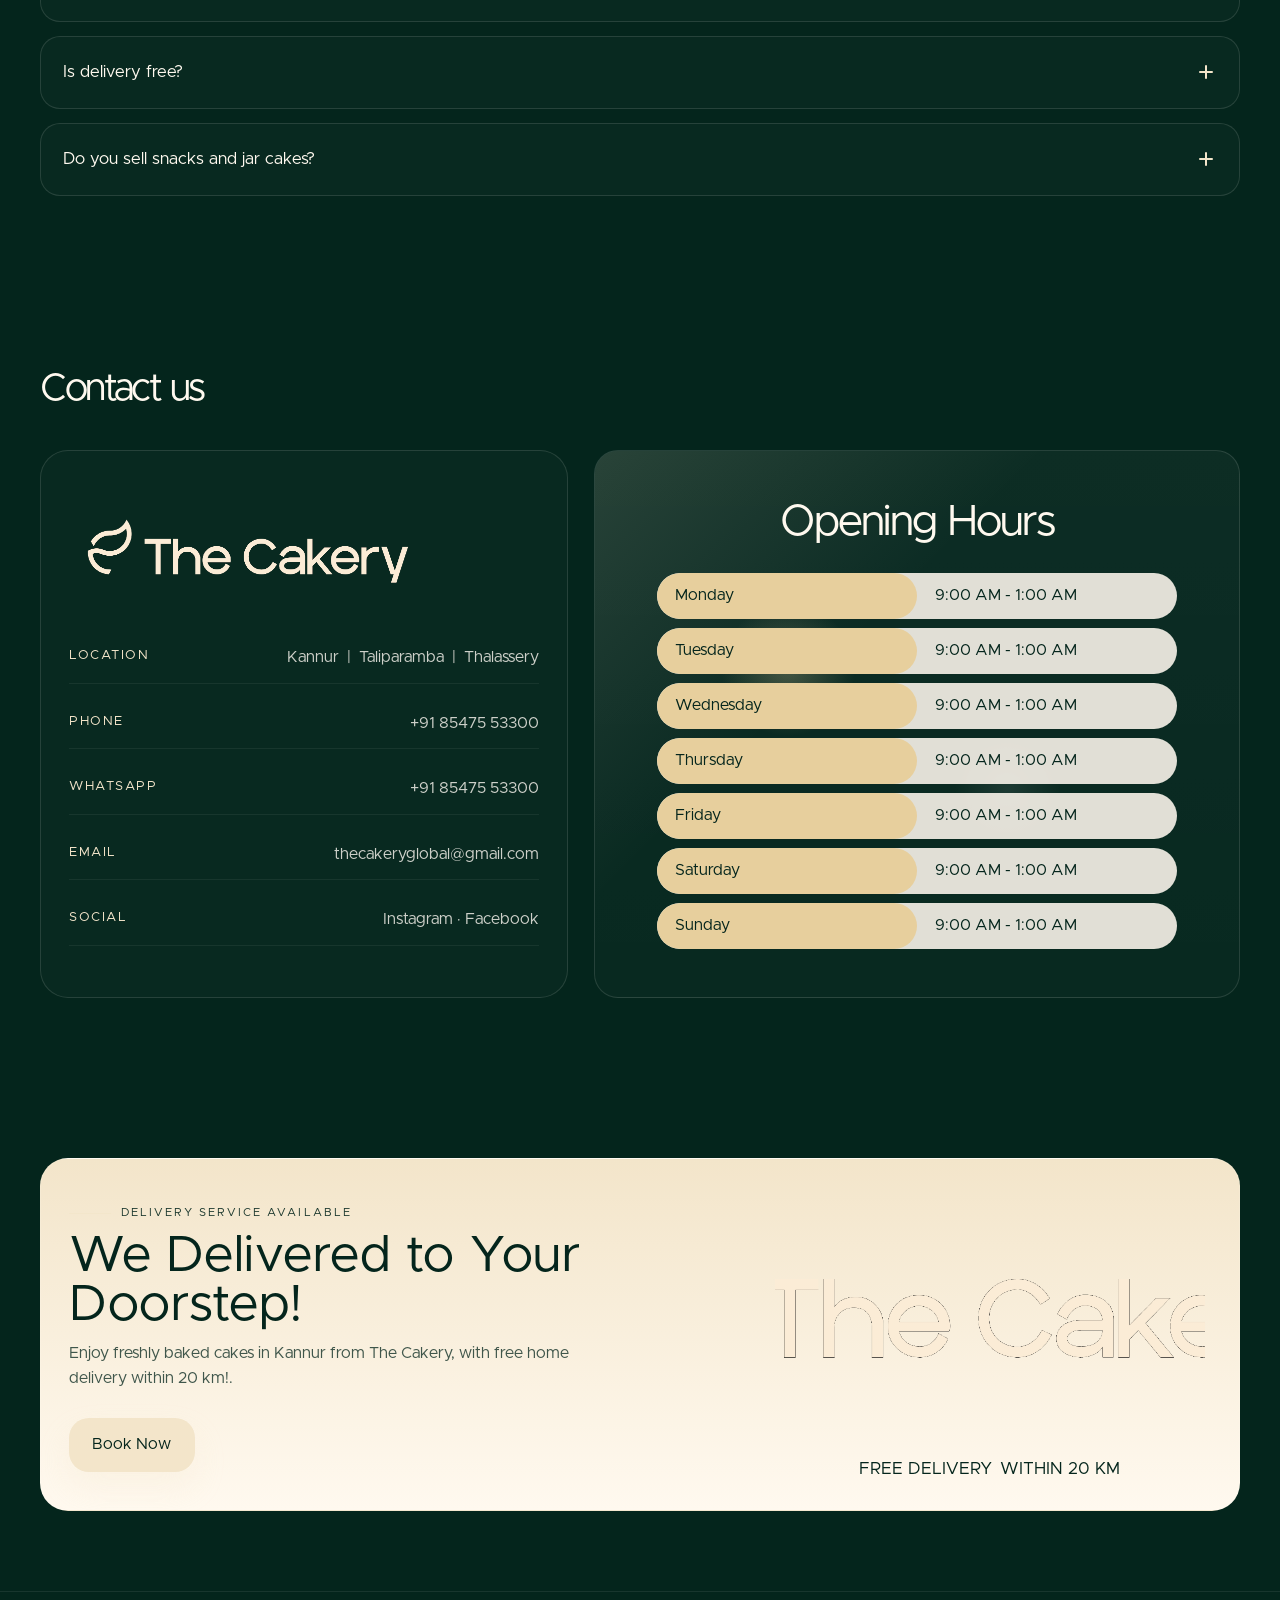
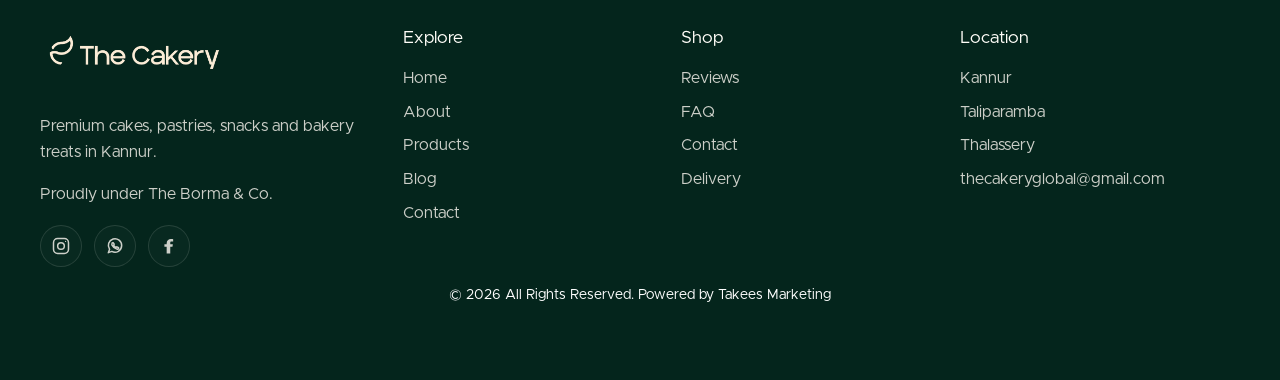
==== commit 69af6f15: "Update website" ====
--- a/index.html
+++ b/index.html
@@ -5,15 +5,15 @@
     <meta name="viewport" content="width=device-width, initial-scale=1.0" />
     <meta
       name="description"
-      content="Best cakes in Kannur with free delivery within 20 km. Birthday, wedding and custom cakes from ₹700. Order on WhatsApp."
+      content="Order the best cakes in Kannur from The Cakery. Birthday, wedding and custom cakes from ₹800. Free delivery within 20 km. Order on WhatsApp."
     />
     <link rel="canonical" href="https://thecakery.in/">
     <link rel="icon" href="/assets/Cakery-fav-icon.png">
     <!-- Open Graph: WhatsApp and social sharing preview -->
 <meta property="og:type" content="website">
 <meta property="og:site_name" content="The Cakery">
-<meta property="og:title" content="The Cakery | Premium Cakes in Kannur">
-<meta property="og:description" content="Discover premium cakes, pastries and bakery treats from The Cakery in Kannur.">
+<meta property="og:title" content="Best Cakes in Kannur | The Cakery">
+<meta property="og:description" content="Birthday, wedding and custom cakes in Kannur and Taliparamba. Free delivery within 20 km.">
 <meta property="og:url" content="https://thecakery.in/">
 <meta property="og:image" content="https://res.cloudinary.com/ozzeyzin/image/upload/f_auto,q_auto/cakery_banner">
 <meta property="og:image:alt" content="The Cakery bakery banner">
@@ -2322,7 +2322,7 @@
             <!-- <span class="eyebrow">Premium cakes in Kannur</span> -->
             <h1 id="home-heading">We Bring You the <span class="hero-highlight">Best Cakes</span> in Kannur</h1>
             <p>
-              The Cakery offers the best cakes in Kannur for birthdays, weddings, anniversaries, and every special day. Fresh, tasty, and made just for you. Order your cake today!
+              The Cakery makes fresh cakes in Kannur for birthdays, weddings and anniversaries. Pick a flavour or ask for a custom design. Delivery is free within 20 km.
             </p>
             <div class="hero-actions">
               <a href="/locations/" class="primary-btn" aria-label="View Cakery locations in Kannur and Taliparamba">Our Locations</a>
@@ -2517,26 +2517,26 @@
           <div class="why-wrap">
             <article class="feature-card">
               <div class="feature-index">01</div>
-              <h3>Customised cake</h3>
-              <p>Your idea, translated into a cake designed around your occasion.</p>
+              <h3>Custom cakes made to order</h3>
+              <p>Tell us the occasion and the design. We make it for you.</p>
             </article>
 
             <article class="feature-card">
               <div class="feature-index">02</div>
-              <h3>Free delivery</h3>
-              <p>Free delivery up to 20km, subject to service availability.</p>
+              <h3>Free delivery within 20 km</h3>
+              <p>Send your area on WhatsApp, and we will confirm.</p>
             </article>
 
             <article class="feature-card">
               <div class="feature-index">03</div>
-              <h3>Freshly made</h3>
-              <p>Prepared with care so your celebration gets the freshness it deserves.</p>
+              <h3>Baked fresh</h3>
+              <p>We prepare every order fresh, so your cake is soft on the day.</p>
             </article>
 
             <article class="feature-card">
               <div class="feature-index">04</div>
               <h3>Easy ordering</h3>
-              <p>Tell us your date, design and flavour. We take care of the rest.</p>
+              <p>Send the date, flavour and design on WhatsApp. We confirm in the same chat.</p>
             </article>
           </div>
         </div>
